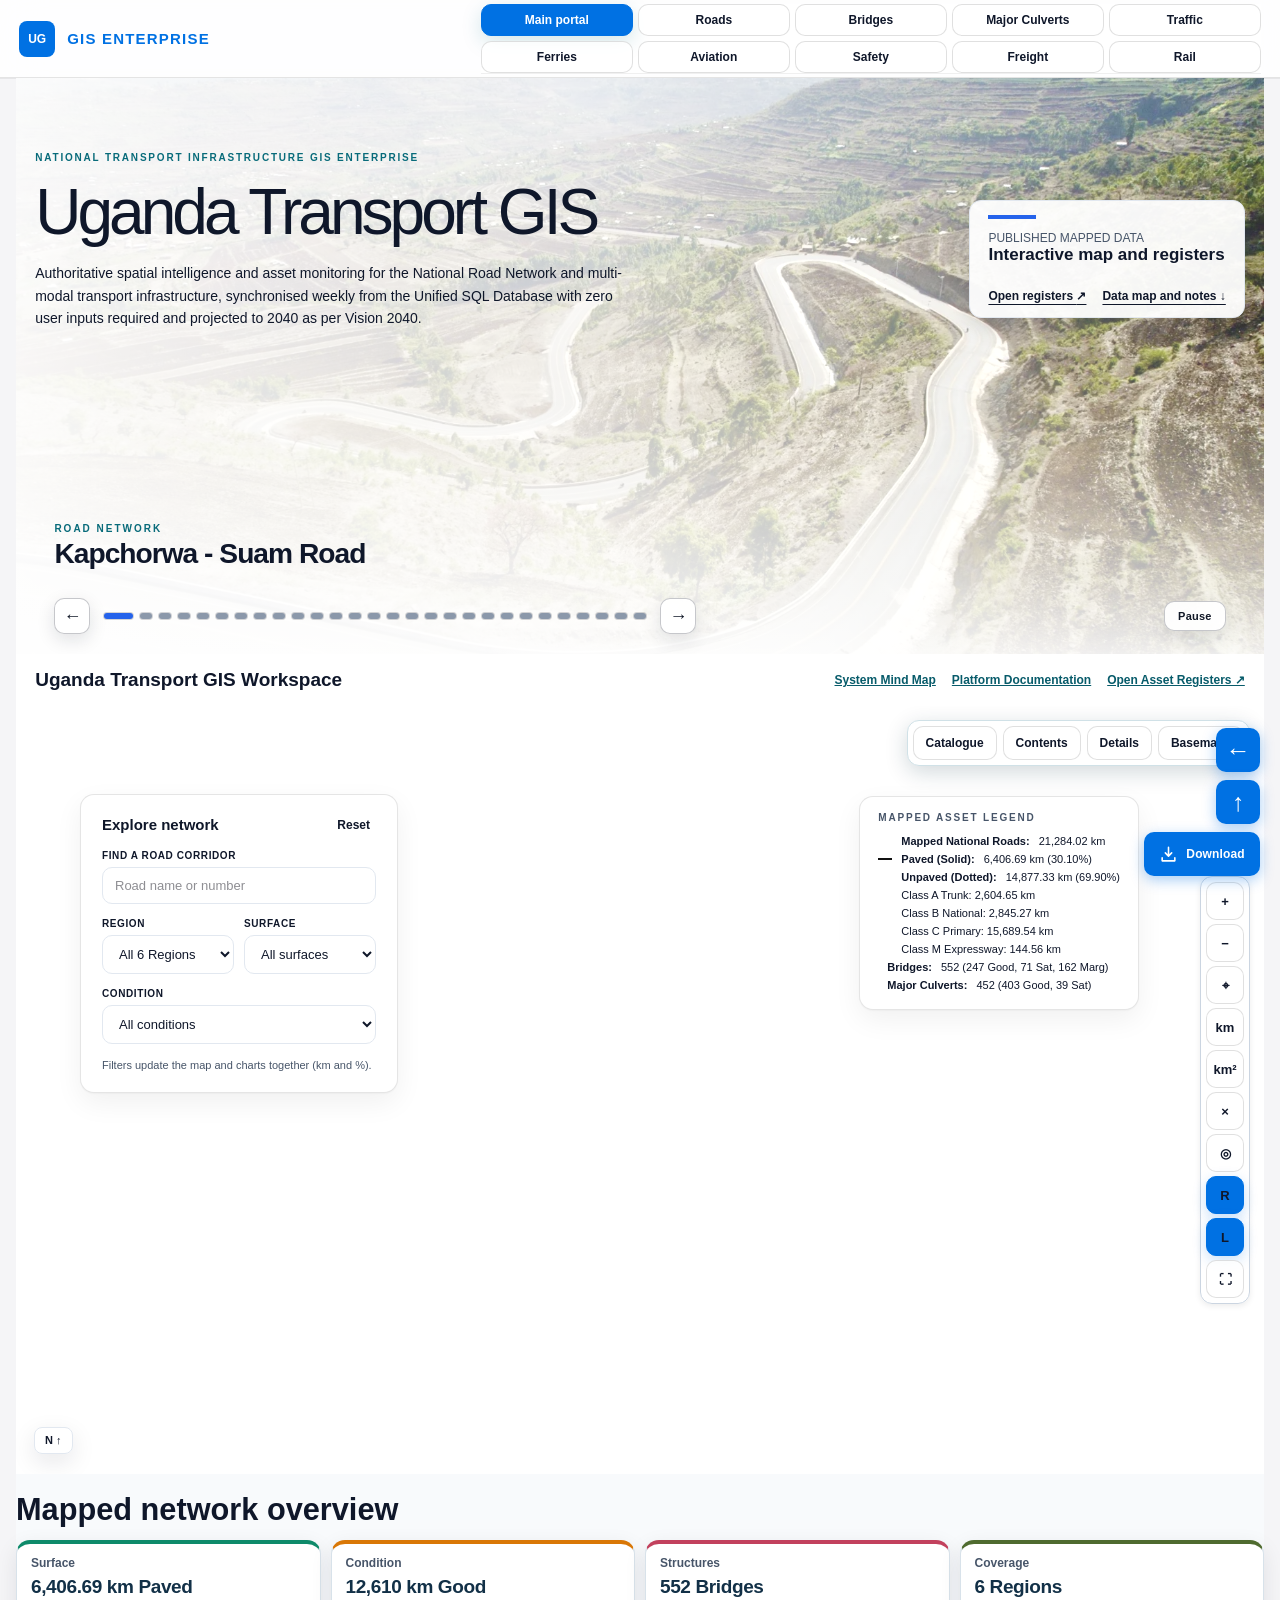
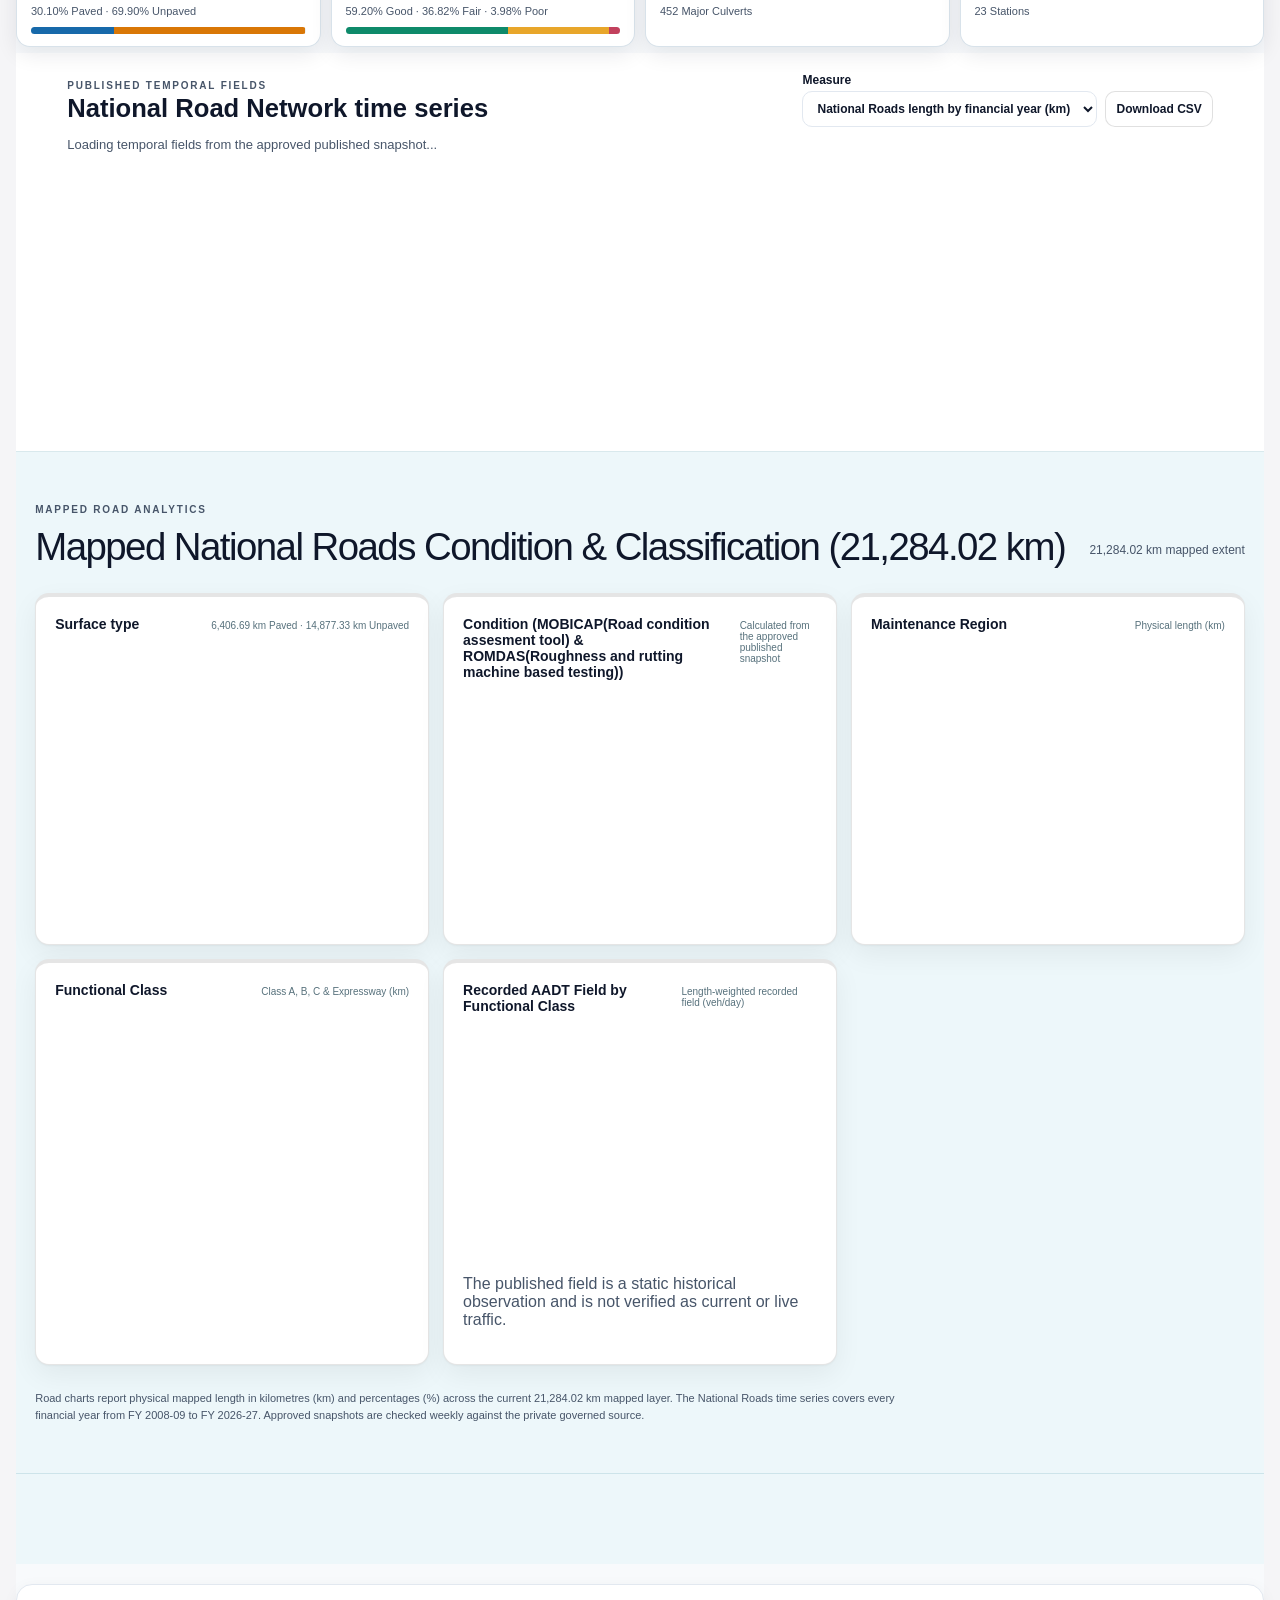
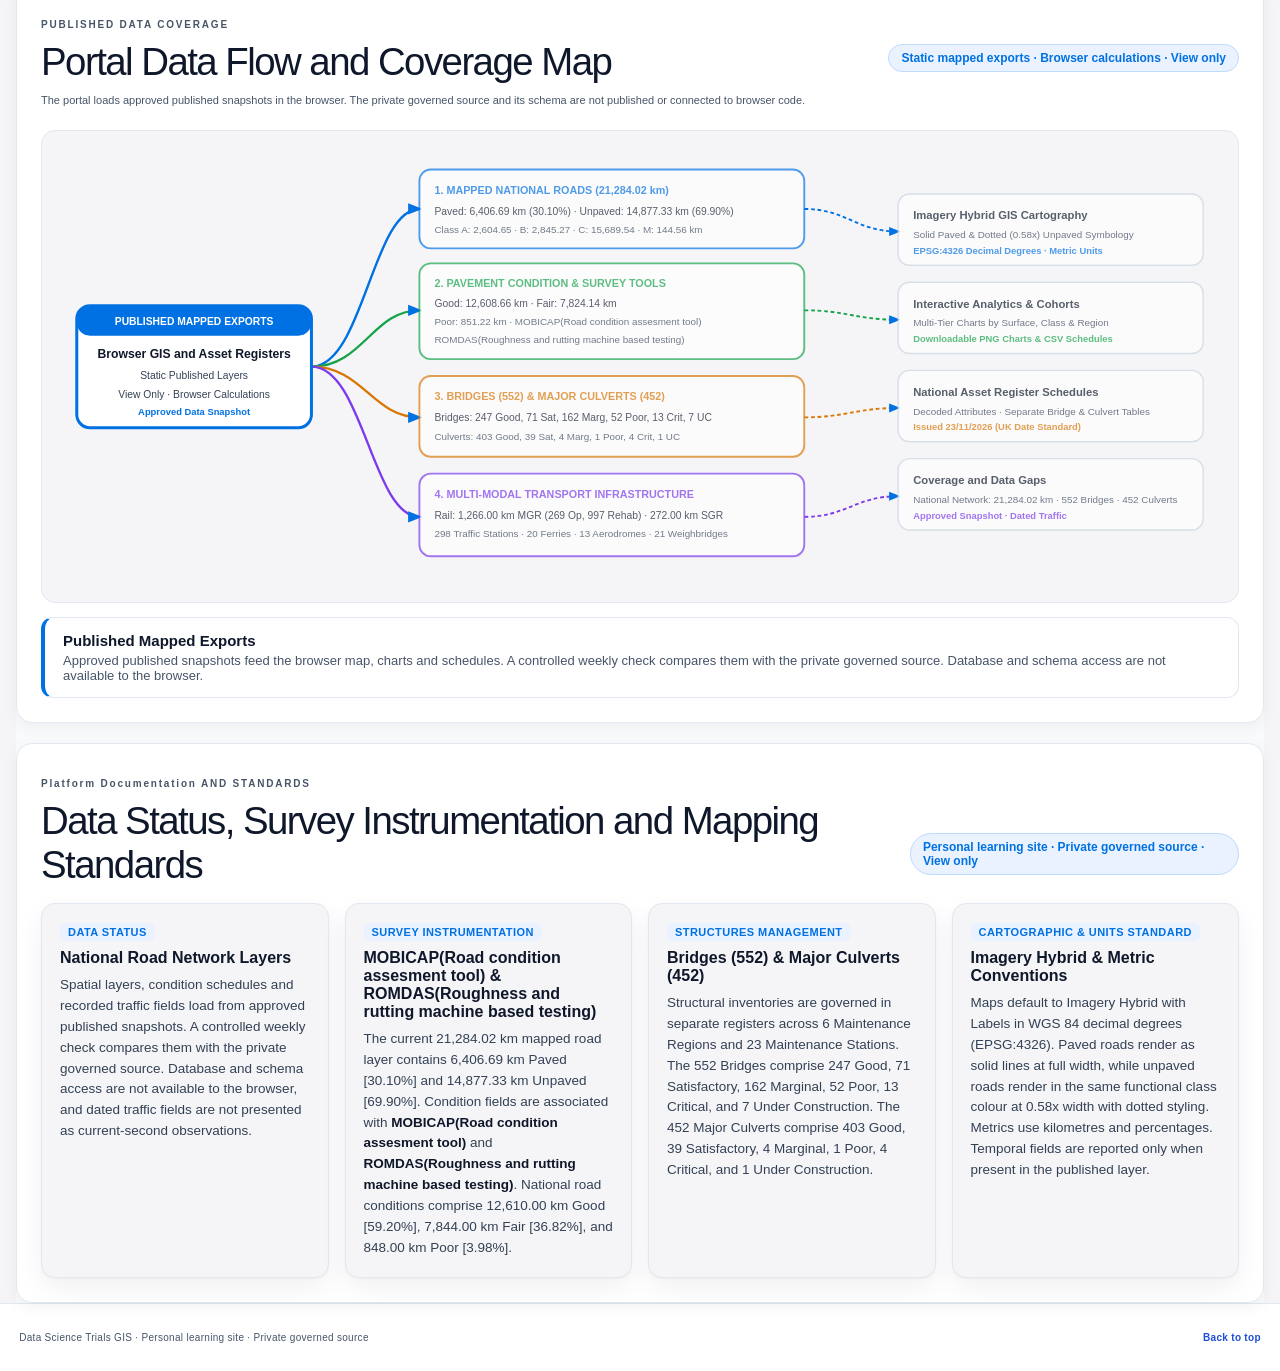
==== index.html @ 19ff8526 "Add Apple HIG animated infographics hero and concise intro note" ====
<!doctype html>
<html lang="en">
<head>
  <meta charset="utf-8">
  <meta name="viewport" content="width=device-width, initial-scale=1">
  <meta name="robots" content="noindex, nofollow">
  <meta name="theme-color" content="#F5F5F7">
  <meta name="description" content="Data Science Trials mapped Uganda transport assets and annual National Roads length series.">
  <title>Uganda Transport GIS | National Transport GIS Enterprise</title>
  <link rel="icon" type="image/svg+xml" href="favicon.svg">
  <link rel="stylesheet" href="vendor/leaflet.min.css">
  <link rel="stylesheet" href="gis-studio.css?v=20261123-v113">
  <link rel="stylesheet" href="gis-studio-map.css?v=20261123-v113">
  <link rel="stylesheet" href="gis-studio-tabs.css?v=20261123-v113">
  <link rel="stylesheet" href="transport-photos.css?v=20261123-v113">
  <link rel="stylesheet" href="portal-motion.css?v=20261123-v113">
  <link rel="stylesheet" href="portal-refresh.css?v=20261123-v113">
  <link rel="stylesheet" href="transport-timeline.css?v=20261123-v113">
  <link rel="stylesheet" href="map-workspace.css?v=20261123-v113">
  <link rel="stylesheet" href="./apple-system.css?v=20261123-v113">

<style>/* ep-v109 */
.hero-panel, .hero-note, .hero-card, .hero-side, .intro-aside, aside.hero-aside {
  background: rgba(255,255,255,0.94) !important;
  color: #0F172A !important;
  padding: 14px 18px !important;
  border-radius: 12px !important;
  border: 1px solid #E2E8F0 !important;
  box-shadow: 0 8px 24px rgba(15,23,42,0.10) !important;
}
.map-legend, .legend-panel, .legend-card, #road-legend {
  right: 125px !important;
}
</style>
<style>
/* v111: No wide margins - full-width responsive layout */
body > .container, body > .wrapper, body > main, .page-shell, .app-container,
.main-content, .content-wrapper, .hero-inner, .portal-shell, .explorer-shell,
.shell, .layout-container, #app > .container, #root > div > main {
  max-width: 100% !important;
  width: 100% !important;
  margin-left: 0 !important;
  margin-right: 0 !important;
  padding-left: 16px !important;
  padding-right: 16px !important;
  box-sizing: border-box !important;
}
</style>
<style>
.map-infographic-panel{padding:18px 0 6px}.map-infographic-panel[hidden]{display:none}.map-infographic-panel h2{margin:0 0 12px;color:#123047;font-size:clamp(22px,2.4vw,32px)}.map-infographics{display:grid;grid-template-columns:repeat(4,minmax(145px,1fr));gap:10px;margin:0;width:100%}.map-infographics>div{min-width:0;padding:12px 14px;background:#FFFFFF;border:1px solid #D8E2EA;border-radius:14px;box-shadow:0 7px 22px rgba(15,23,42,.09);border-top:4px solid var(--metric-accent,#1769AA)}.map-infographics dt{color:#475569;font-size:12px;font-weight:700;line-height:1.3}.map-infographics dd{margin:4px 0 0;color:#123047;font-size:19px;font-weight:750;letter-spacing:-.02em;line-height:1.2}.map-infographics small{display:block;margin-top:6px;color:#475569;font-size:11px;line-height:1.35}.map-infographics .metric-road{--metric-accent:#1769AA}.map-infographics .metric-year{--metric-accent:#7C3AED}.map-infographics .metric-surface{--metric-accent:#0E8A6A}.map-infographics .metric-condition{--metric-accent:#D97706}.map-infographics .metric-structure{--metric-accent:#C2415D}.map-infographics .metric-coverage{--metric-accent:#4F6B2F}.metric-bars{display:flex;height:7px;margin-top:8px;overflow:hidden;border-radius:999px;background:#E8EEF3}.metric-bars i{display:block;height:100%}.metric-bars .paved{width:30.1%;background:#1769AA}.metric-bars .unpaved{width:69.9%;background:#D97706}.metric-bars .good{width:59.2%;background:#0E8A6A}.metric-bars .fair{width:36.82%;background:#E8A62A}.metric-bars .poor{width:3.98%;background:#C2415D}@media(max-width:900px){.map-infographics{grid-template-columns:repeat(2,minmax(145px,1fr))}}@media(max-width:520px){.map-infographics{grid-template-columns:1fr}}
</style>
</head>
<body class="main-portal">
  <a class="skip-link" href="#gis-map">Skip to map</a>
  <header class="site-header">
    <a class="brand" href="./" aria-label="Uganda GIS Enterprise home"><span class="brand-mark">UG</span><span>GIS Enterprise</span></a>
    <nav class="section-tabs" aria-label="Transport GIS navigation">
      <a href="./" aria-current="page">Main portal</a>
      <button type="button" data-mode="roads">Roads</button>
      <button type="button" data-mode="bridges">Bridges</button>
      <button type="button" data-mode="culverts">Major Culverts</button>
      <button type="button" data-mode="traffic">Traffic</button>
      <button type="button" data-mode="ferries">Ferries</button>
      <button type="button" data-mode="aviation">Aviation</button>
      <button type="button" data-mode="safety">Safety</button>
      <button type="button" data-mode="freight">Freight</button>
      <button type="button" data-mode="rail">Rail</button>
    </nav>
  </header>
  <main>
    <section class="transport-photos" aria-label="Uganda transport photo carousel" aria-roledescription="carousel">
      <div class="transport-photos-track">
        <figure class="transport-photo is-active" aria-hidden="false"><img src="media/kapchorwa-suam-road.webp" alt="Winding paved Kapchorwa - Suam road through terraced hills" width="1800" height="880" loading="lazy" fetchpriority="low"><figcaption><span>ROAD NETWORK</span><strong>Kapchorwa - Suam Road</strong></figcaption></figure>
        <figure class="transport-photo" aria-hidden="true"><img src="media/source-of-the-nile-bridge.webp" alt="Aerial view of the cable-stayed Source of the Nile Bridge over the river" width="1800" height="1013" loading="lazy"><figcaption><span>BRIDGES</span><strong>Source of the Nile Bridge</strong></figcaption></figure>
        <figure class="transport-photo" aria-hidden="true"><img src="media/mv-kyoga-ii.webp" alt="MV Kyoga II ferry on the water" width="1800" height="1200" loading="lazy"><figcaption><span>FERRIES</span><strong>MV Kyoga II</strong></figcaption></figure>
        <figure class="transport-photo" aria-hidden="true"><img src="media/kampala-northern-bypass.webp" alt="Traffic moving along the divided Kampala Northern Bypass" width="1800" height="1013" loading="lazy"><figcaption><span>EXPRESSWAYS &amp; BYPASSES</span><strong>Kampala Northern Bypass</strong></figcaption></figure>
      </div>
      <section class="intro" aria-labelledby="page-title">
        <div class="intro-copy"><p id="intro-kicker" class="eyebrow">NATIONAL TRANSPORT INFRASTRUCTURE GIS ENTERPRISE</p><h1 id="page-title">Uganda Transport GIS</h1><p id="intro-note" class="intro-note">Authoritative spatial intelligence and asset monitoring for the National Road Network and multi-modal transport infrastructure, synchronised weekly from the Unified SQL Database with zero user inputs required and projected to 2040 as per Vision 2040.</p></div>
        <div class="intro-aside"><span class="accent-line"></span><p>PUBLISHED MAPPED DATA<br><strong id="intro-aside-title">Interactive map and registers</strong></p><div class="intro-aside-links"><a id="intro-table-link" href="./data-explorer.html">Open registers <span aria-hidden="true">↗</span></a><a href="#platform-mindmap">Data map and notes ↓</a></div></div>
      </section>
      <section class="portal-infographics-hero" aria-label="National Transport Asset Infographics">
        <div class="infographics-grid">
          <div class="infographic-card">
            <div class="info-tag" style="background:#EBF5FF;color:#0071E3;">NETWORK EXTENT</div>
            <div class="info-val">21,284.02 <span class="unit">km</span></div>
            <div class="info-sub">National Road Network Baseline</div>
            <div class="info-bar-wrap" title="Paved: 6,406.69 km (30.10%) | Unpaved: 14,877.33 km (69.90%)">
              <div class="info-bar-fill" style="width:30.10%;background:#0071E3;"></div>
              <div class="info-bar-fill" style="width:69.90%;background:#D97706;"></div>
            </div>
            <div class="info-breakdown">
              <span><strong style="color:#0071E3;">Paved:</strong> 6,406.69 km (30.10%)</span>
              <span><strong style="color:#D97706;">Unpaved:</strong> 14,877.33 km (69.90%)</span>
            </div>
          </div>
          <div class="infographic-card">
            <div class="info-tag" style="background:#DCFCE7;color:#15803D;">SURFACE CONDITION</div>
            <div class="info-val">12,610.00 <span class="unit">km</span> <span class="badge" style="background:#DCFCE7;color:#15803D;">Good (59.20%)</span></div>
            <div class="info-sub">MOBICAP &amp; ROMDAS Machine Testing</div>
            <div class="info-bar-wrap" title="Good: 59.20% | Fair: 36.82% | Poor: 3.98%">
              <div class="info-bar-fill" style="width:59.20%;background:#16A34A;"></div>
              <div class="info-bar-fill" style="width:36.82%;background:#D97706;"></div>
              <div class="info-bar-fill" style="width:3.98%;background:#DC2626;"></div>
            </div>
            <div class="info-breakdown">
              <span><strong style="color:#D97706;">Fair:</strong> 7,844.00 km (36.82%)</span>
              <span><strong style="color:#DC2626;">Poor:</strong> 848.00 km (3.98%)</span>
            </div>
          </div>
          <div class="infographic-card">
            <div class="info-tag" style="background:#F3E8FF;color:#7C3AED;">STRUCTURES REGISTER</div>
            <div class="info-val">1,004 <span class="unit">Assets</span></div>
            <div class="info-sub">Governed in Separate Registers</div>
            <div class="info-structures-pills">
              <div class="struct-pill"><span class="pill-dot" style="background:#0071E3;"></span><strong>552</strong> Bridges</div>
              <div class="struct-pill"><span class="pill-dot" style="background:#0D9488;"></span><strong>452</strong> Major Culverts</div>
            </div>
            <div class="info-breakdown">
              <span><strong>Jurisdiction:</strong> 6 Regions · 23 Stations</span>
            </div>
          </div>
          <div class="infographic-card">
            <div class="info-tag" style="background:#FEF3C7;color:#B45309;">SYSTEM ARCHITECTURE</div>
            <div class="info-val">Weekly <span class="unit">Sync</span></div>
            <div class="info-sub">Unified SQL Database Store</div>
            <div class="info-status-pill">
              <span class="live-dot" style="display:inline-block;width:8px;height:8px;border-radius:50%;background:#16A34A;margin-right:6px;"></span>Strictly View-Only · Zero User Input
            </div>
            <div class="info-breakdown">
              <span><strong>Planning Horizon:</strong> Vision 2040 Standard</span>
            </div>
          </div>
        </div>
      </section>
      <div class="transport-photos-controls"><button type="button" class="transport-photo-arrow" data-photo-action="previous" aria-label="Previous photograph">←</button><div class="transport-photo-dots" aria-label="Choose photograph"><button type="button" class="is-active" data-photo-index="0" aria-label="Show Kapchorwa - Suam Road" aria-current="true"></button><button type="button" data-photo-index="1" aria-label="Show Source of the Nile Bridge"></button><button type="button" data-photo-index="2" aria-label="Show MV Kyoga II ferry"></button><button type="button" data-photo-index="3" aria-label="Show Kampala Northern Bypass"></button></div><button type="button" class="transport-photo-arrow" data-photo-action="next" aria-label="Next photograph">→</button><button type="button" class="transport-photo-pause" data-photo-action="pause" aria-label="Pause automatic rotation" aria-pressed="false">Pause</button></div>
      <p class="screen-reader-only" id="transport-photo-status" role="status" aria-live="polite"></p>
    </section>
    <section id="explore" class="explorer" aria-label="Interactive transport network explorer">
      <div class="workspace-heading"><h1>Uganda Transport GIS Workspace</h1><div class="workspace-links"><a href="#platform-mindmap">System Mind Map</a><a href="#platform-documentation">Platform Documentation</a><a href="./data-explorer.html">Open Asset Registers ↗</a></div></div>
      <div class="map-shell">
        <div id="gis-map" class="map" role="application" aria-label="Interactive map of Uganda national transport infrastructure" tabindex="0"></div>
        <div class="map-workspace" aria-label="Map workspace">
          <div class="map-workspace-toolbar" role="toolbar" aria-label="Map content tools">
            <button type="button" data-workspace-tab="catalogue" aria-controls="map-workspace-panel" aria-expanded="false">Catalogue</button>
            <button type="button" data-workspace-tab="contents" aria-controls="map-workspace-panel" aria-expanded="false">Contents</button>
            <button type="button" data-workspace-tab="details" aria-controls="map-workspace-panel" aria-expanded="false">Details</button>
            <button type="button" data-workspace-tab="basemaps" aria-controls="map-workspace-panel" aria-expanded="false">Basemaps</button>
          </div>
          <div id="map-workspace-panel" class="map-workspace-panel" hidden>
            <div class="map-workspace-heading"><h2 id="map-workspace-title">Contents</h2><button type="button" id="map-workspace-close" aria-label="Close map tools">×</button></div>
            <div id="map-workspace-catalogue" hidden></div>
            <div id="map-workspace-contents" hidden>
              <label><input id="workspace-active-layer" type="checkbox" checked><span id="workspace-active-label">Mapped National Roads</span></label>
              <label><input id="workspace-expanded-roads" type="checkbox" checked><span>Regional &amp; district road backdrop</span></label>
              <label><input id="workspace-labels" type="checkbox" checked><span>Place labels and borders (Imagery Hybrid)</span></label>
              <p id="workspace-position-legend" hidden>The published map contains 552 Bridges and 452 Major Culverts. Some Link IDs and positions still require review.</p>
              <p>Layers load from approved published snapshots checked against a private governed source. Database and schema access are not available to the browser.</p>
            </div>
            <div id="map-workspace-details" hidden><p id="workspace-feature-details">Select a road corridor, bridge, culvert, or station on the map to inspect its attributes.</p></div>
            <div id="map-workspace-basemaps" hidden>
              <button type="button" data-basemap="imagery" aria-pressed="true">Imagery Hybrid (Labels)</button>
              
              <p>Imagery Hybrid with place labels and boundaries is the default basemap.</p>
            </div>
          </div>
        </div>
        <div class="map-tools" role="toolbar" aria-label="Map controls"><button type="button" data-map-tool="zoom-in" title="Zoom in" aria-label="Zoom in">+</button><button type="button" data-map-tool="zoom-out" title="Zoom out" aria-label="Zoom out">−</button><button type="button" data-map-tool="extent" title="Show Uganda extent" aria-label="Show Uganda extent">⌖</button><button type="button" data-map-tool="distance" title="Measure distance" aria-label="Measure distance">km</button><button type="button" data-map-tool="area" title="Measure area" aria-label="Measure area">km²</button><button type="button" data-map-tool="clear" title="Clear measurement" aria-label="Clear measurement">×</button><button type="button" data-map-tool="locate" title="Show my location" aria-label="Show my location">◎</button><button type="button" data-map-tool="roads" title="Show or hide expanded roads" aria-label="Show or hide expanded roads" aria-pressed="true">R</button><button type="button" data-map-tool="labels" title="Show or hide labels and borders" aria-label="Show or hide labels and borders" aria-pressed="true">L</button><button type="button" data-map-tool="fullscreen" title="Full-screen map" aria-label="Full-screen map">⛶</button></div><div id="map-coordinates" class="map-coordinates" aria-hidden="true">N ↑</div>
        <div id="map-measure-status" class="map-measure-status" role="status" hidden></div>
        <span id="map-status" class="screen-reader-only" role="status">Loading mapped National Roads</span>
        <div class="floating-card control-card">
          <div class="card-heading"><span>Explore network</span><button id="reset-filters" type="button" class="quiet-button">Reset</button></div>
          <label for="road-search">Find a road corridor</label><input id="road-search" type="search" placeholder="Road name or number" autocomplete="off">
          <div class="filter-grid"><div><label for="region-filter">Region</label><select id="region-filter"><option value="">All 6 Regions</option></select></div><div><label for="surface-filter">Surface</label><select id="surface-filter"><option value="">All surfaces</option><option>Paved</option><option>Unpaved</option></select></div></div>
          <label for="condition-filter">Condition</label><select id="condition-filter"><option value="">All conditions</option><option>Good</option><option>Fair</option><option>Poor</option></select>
          <p class="filter-help">Filters update the map and charts together (km and %).</p>
        </div>
        <div class="floating-card legend-card">
          <p class="micro-label">MAPPED ASSET LEGEND</p>
          <div><span class="legend-swatch paved-solid"></span><strong>Mapped National Roads:</strong> 21,284.02 km</div>
          <div><span class="legend-swatch paved"></span><strong>Paved (Solid):</strong> 6,406.69 km (30.10%)</div>
          <div><span class="legend-swatch unpaved-dotted"></span><strong>Unpaved (Dotted):</strong> 14,877.33 km (69.90%)</div>
          <div><span class="legend-swatch class-a"></span>Class A Trunk: 2,604.65 km</div>
          <div><span class="legend-swatch class-b"></span>Class B National: 2,845.27 km</div>
          <div><span class="legend-swatch class-c"></span>Class C Primary: 15,689.54 km</div>
          <div><span class="legend-swatch class-m"></span>Class M Expressway: 144.56 km</div>
          <div><span class="legend-dot bridge-dot"></span><strong>Bridges:</strong> 552 (247 Good, 71 Sat, 162 Marg)</div>
          <div><span class="legend-dot culvert-dot"></span><strong>Major Culverts:</strong> 452 (403 Good, 39 Sat)</div>
        </div>
      </div>
      <section id="network-overview" class="map-infographic-panel" aria-labelledby="network-overview-title"><h2 id="network-overview-title">Mapped network overview</h2><dl id="network-time-series" class="map-infographics" aria-label="National transport asset summary"><div class="metric-surface"><dt>Surface</dt><dd>6,406.69 km Paved</dd><small>30.10% Paved · 69.90% Unpaved</small><span class="metric-bars" aria-hidden="true"><i class="paved"></i><i class="unpaved"></i></span></div><div class="metric-condition"><dt>Condition</dt><dd>12,610 km Good</dd><small>59.20% Good · 36.82% Fair · 3.98% Poor</small><span class="metric-bars" aria-hidden="true"><i class="good"></i><i class="fair"></i><i class="poor"></i></span></div><div class="metric-structure"><dt>Structures</dt><dd>552 Bridges</dd><small>452 Major Culverts</small></div><div class="metric-coverage"><dt>Coverage</dt><dd>6 Regions</dd><small>23 Stations</small></div></dl></section>
      <section id="transport-timeline" class="transport-timeline" aria-labelledby="timeline-title">
        <div class="timeline-heading"><div><p class="eyebrow">PUBLISHED TEMPORAL FIELDS</p><h2 id="timeline-title">National Road Network time series</h2></div><div class="timeline-actions"><label for="timeline-metric">Measure <select id="timeline-metric"></select></label><button type="button" id="timeline-download">Download CSV</button></div></div>
        <p id="timeline-note" role="status">Calculated in the browser from the approved published snapshot.</p>
        <div id="timeline-chart-wrap"><canvas id="timeline-chart" role="img" aria-label="Temporal distribution chart"></canvas></div>
      </section>
      <div hidden><span id="metric-kind">ROADS</span><span id="metric-value">21,284.02</span><span id="metric-label">Mapped National Roads (km)</span><span id="metric-note">Approved published snapshot.</span></div>
      <div id="mode-detail" class="mode-detail" hidden><div><p class="eyebrow">TRANSPORT LAYER</p><h2 id="mode-title">Transport Layer Overview</h2><p id="mode-description"></p><p id="national-context-label" class="national-context-label" hidden><span aria-hidden="true"></span>Mapped National Roads (21,284.02 km) shown for context</p><a id="mode-table-link" href="./data-explorer.html">Open register schedule ↗</a></div><div class="mode-chart-wrap"><canvas id="mode-chart" role="img" aria-label="Selected transport layer breakdown"></canvas><p id="mode-chart-unit">Distribution across categories</p></div></div>
      <div id="road-analysis" class="analysis-panel">
        <div class="analysis-title"><div><p class="eyebrow">MAPPED ROAD ANALYTICS</p><h2>Mapped National Roads Condition &amp; Classification (21,284.02 km)</h2></div><p id="selection-summary">21,284.02 km mapped extent</p></div>
        <div class="chart-grid">
          <article id="surface-view" class="chart-card"><div class="chart-header"><h3>Surface type</h3><span>6,406.69 km Paved · 14,877.33 km Unpaved</span></div><canvas id="surface-chart" role="img" aria-label="Surface type length chart"></canvas></article>
          <article id="condition-view" class="chart-card"><div class="chart-header"><h3>Condition (MOBICAP(Road condition assesment tool) &amp; ROMDAS(Roughness and rutting machine based testing))</h3><span>Calculated from the approved published snapshot</span></div><canvas id="condition-chart" role="img" aria-label="Road length by condition chart"></canvas></article>
          <article id="region-view" class="chart-card"><div class="chart-header"><h3>Maintenance Region</h3><span>Physical length (km)</span></div><canvas id="region-chart" role="img" aria-label="Region length chart"></canvas></article>
          <article id="class-view" class="chart-card"><div class="chart-header"><h3>Functional Class</h3><span>Class A, B, C &amp; Expressway (km)</span></div><canvas id="class-chart" role="img" aria-label="Road class length chart"></canvas></article>
          <article id="traffic-view" class="chart-card"><div class="chart-header"><h3>Recorded AADT Field by Functional Class</h3><span>Length-weighted recorded field (veh/day)</span></div><canvas id="traffic-chart" role="img" aria-label="Recorded AADT field by road class chart"></canvas><p class="chart-caveat">The published field is a static historical observation and is not verified as current or live traffic.</p></article>
        </div>
        <p class="data-note">Road charts report physical mapped length in kilometres (km) and percentages (%) across the current 21,284.02 km mapped layer. The National Roads time series covers every financial year from FY 2008-09 to FY 2026-27. Approved snapshots are checked weekly against the private governed source.</p>
      </div>
      <section id="transport-chart-gallery" class="analysis-panel chart-gallery" aria-label="Charts for the selected transport tab"></section>
      
      <section id="platform-mindmap" class="analysis-panel mindmap-section" aria-labelledby="mindmap-heading">
        <div class="analysis-title">
          <div>
            <p class="eyebrow">PUBLISHED DATA COVERAGE</p>
            <h2 id="mindmap-heading">Portal Data Flow and Coverage Map</h2>
          </div>
          <p class="sync-pill">Static mapped exports · Browser calculations · View only</p>
        </div>
        <p class="data-note" style="margin-top:8px;margin-bottom:20px;">The portal loads approved published snapshots in the browser. The private governed source and its schema are not published or connected to browser code.</p>
        <div class="mindmap-container" role="img" aria-label="System Mind Map showing National Road Network Layers for roads, bridges, major culverts and multi-modal transport">
          <svg viewBox="0 0 1240 468" class="mindmap-svg">
            <defs>
              <marker id="mm-arrow" viewBox="0 0 10 10" refX="8" refY="5" markerWidth="6" markerHeight="6" orient="auto-start-reverse">
                <path d="M 0 1 L 10 5 L 0 9 z" fill="#0071E3"/>
              </marker>
            </defs>
            <!-- Connectors from Root to Core Pillars -->
            <path d="M 270 234 C 325 234, 335 66, 385 66" fill="none" stroke="#0071E3" stroke-width="2.5" marker-end="url(#mm-arrow)"/>
            <path d="M 270 234 C 325 234, 335 174, 385 174" fill="none" stroke="#16A34A" stroke-width="2.5" marker-end="url(#mm-arrow)"/>
            <path d="M 270 234 C 325 234, 335 288, 385 288" fill="none" stroke="#D97706" stroke-width="2.5" marker-end="url(#mm-arrow)"/>
            <path d="M 270 234 C 325 234, 335 394, 385 394" fill="none" stroke="#7C3AED" stroke-width="2.5" marker-end="url(#mm-arrow)"/>

            <!-- Connectors from Core Pillars to Outputs -->
            <path d="M 795 66 C 840 66, 850 90, 895 90" fill="none" stroke="#0071E3" stroke-width="2" stroke-dasharray="4 3" marker-end="url(#mm-arrow)"/>
            <path d="M 795 174 C 840 174, 850 184, 895 184" fill="none" stroke="#16A34A" stroke-width="2" stroke-dasharray="4 3" marker-end="url(#mm-arrow)"/>
            <path d="M 795 288 C 840 288, 850 278, 895 278" fill="none" stroke="#D97706" stroke-width="2" stroke-dasharray="4 3" marker-end="url(#mm-arrow)"/>
            <path d="M 795 394 C 840 394, 850 372, 895 372" fill="none" stroke="#7C3AED" stroke-width="2" stroke-dasharray="4 3" marker-end="url(#mm-arrow)"/>

            <!-- Root Node -->
            <g data-node="root" transform="translate(20, 169)">
              <rect width="250" height="130" rx="14" fill="#FFFFFF" stroke="#0071E3" stroke-width="2.5"/>
              <rect width="250" height="32" rx="14" fill="#0071E3"/>
              <text x="125" y="21" text-anchor="middle" fill="#FFFFFF" font-size="11" font-weight="700">PUBLISHED MAPPED EXPORTS</text>
              <text x="125" y="56" text-anchor="middle" fill="#0F172A" font-size="13" font-weight="700">Browser GIS and Asset Registers</text>
              <text x="125" y="78" text-anchor="middle" fill="#334155" font-size="11">Static Published Layers</text>
              <text x="125" y="98" text-anchor="middle" fill="#334155" font-size="11">View Only · Browser Calculations</text>
              <text x="125" y="116" text-anchor="middle" fill="#0071E3" font-size="10" font-weight="700">Approved Data Snapshot</text>
            </g>

            <!-- Pillar 1: National Road Network -->
            <g data-node="roads" transform="translate(385, 24)">
              <rect width="410" height="84" rx="12" fill="#FFFFFF" stroke="#0071E3" stroke-width="2"/>
              <text x="16" y="26" fill="#0071E3" font-size="11.5" font-weight="700">1. MAPPED NATIONAL ROADS (21,284.02 km)</text>
              <text x="16" y="48" fill="#0F172A" font-size="11">Paved: 6,406.69 km (30.10%) · Unpaved: 14,877.33 km (69.90%)</text>
              <text x="16" y="68" fill="#334155" font-size="10.5">Class A: 2,604.65 · B: 2,845.27 · C: 15,689.54 · M: 144.56 km</text>
            </g>

            <!-- Pillar 2: Pavement Condition -->
            <g data-node="condition" transform="translate(385, 124)">
              <rect width="410" height="102" rx="12" fill="#FFFFFF" stroke="#16A34A" stroke-width="2"/>
              <text x="16" y="25" fill="#16A34A" font-size="11.5" font-weight="700">2. PAVEMENT CONDITION &amp; SURVEY TOOLS</text>
              <text x="16" y="46" fill="#0F172A" font-size="11">Good: 12,608.66 km · Fair: 7,824.14 km</text>
              <text x="16" y="66" fill="#334155" font-size="10.5">Poor: 851.22 km · MOBICAP(Road condition assesment tool)</text>
              <text x="16" y="85" fill="#334155" font-size="10.5">ROMDAS(Roughness and rutting machine based testing)</text>
            </g>

            <!-- Pillar 3: Structures -->
            <g data-node="structures" transform="translate(385, 244)">
              <rect width="410" height="86" rx="12" fill="#FFFFFF" stroke="#D97706" stroke-width="2"/>
              <text x="16" y="26" fill="#D97706" font-size="11.5" font-weight="700">3. BRIDGES (552) &amp; MAJOR CULVERTS (452)</text>
              <text x="16" y="48" fill="#0F172A" font-size="11">Bridges: 247 Good, 71 Sat, 162 Marg, 52 Poor, 13 Crit, 7 UC</text>
              <text x="16" y="68" fill="#334155" font-size="10.5">Culverts: 403 Good, 39 Sat, 4 Marg, 1 Poor, 4 Crit, 1 UC</text>
            </g>

            <!-- Pillar 4: Multi-Modal -->
            <g data-node="multimodal" transform="translate(385, 348)">
              <rect width="410" height="88" rx="12" fill="#FFFFFF" stroke="#7C3AED" stroke-width="2"/>
              <text x="16" y="26" fill="#7C3AED" font-size="11.5" font-weight="700">4. MULTI-MODAL TRANSPORT INFRASTRUCTURE</text>
              <text x="16" y="48" fill="#0F172A" font-size="11">Rail: 1,266.00 km MGR (269 Op, 997 Rehab) · 272.00 km SGR</text>
              <text x="16" y="68" fill="#334155" font-size="10.5">298 Traffic Stations · 20 Ferries · 13 Aerodromes · 21 Weighbridges</text>
            </g>

            <!-- Output Nodes -->
            <g data-node="cartography" transform="translate(895, 50)">
              <rect width="325" height="76" rx="12" fill="#FFFFFF" stroke="#CBD5E1" stroke-width="1.5"/>
              <text x="16" y="27" fill="#0F172A" font-size="12" font-weight="700">Imagery Hybrid GIS Cartography</text>
              <text x="16" y="47" fill="#334155" font-size="10.5">Solid Paved &amp; Dotted (0.58x) Unpaved Symbology</text>
              <text x="16" y="64" fill="#0071E3" font-size="10" font-weight="600">EPSG:4326 Decimal Degrees · Metric Units</text>
            </g>

            <g data-node="analytics" transform="translate(895, 144)">
              <rect width="325" height="76" rx="12" fill="#FFFFFF" stroke="#CBD5E1" stroke-width="1.5"/>
              <text x="16" y="27" fill="#0F172A" font-size="12" font-weight="700">Interactive Analytics &amp; Cohorts</text>
              <text x="16" y="47" fill="#334155" font-size="10.5">Multi-Tier Charts by Surface, Class &amp; Region</text>
              <text x="16" y="64" fill="#16A34A" font-size="10" font-weight="600">Downloadable PNG Charts &amp; CSV Schedules</text>
            </g>

            <g data-node="registers" transform="translate(895, 238)">
              <rect width="325" height="76" rx="12" fill="#FFFFFF" stroke="#CBD5E1" stroke-width="1.5"/>
              <text x="16" y="27" fill="#0F172A" font-size="12" font-weight="700">National Asset Register Schedules</text>
              <text x="16" y="47" fill="#334155" font-size="10.5">Decoded Attributes · Separate Bridge &amp; Culvert Tables</text>
              <text x="16" y="64" fill="#D97706" font-size="10" font-weight="600">Issued 23/11/2026 (UK Date Standard)</text>
            </g>

            <g data-node="gaps" transform="translate(895, 332)">
              <rect width="325" height="76" rx="12" fill="#FFFFFF" stroke="#CBD5E1" stroke-width="1.5"/>
              <text x="16" y="27" fill="#0F172A" font-size="12" font-weight="700">Coverage and Data Gaps</text>
              <text x="16" y="47" fill="#334155" font-size="10.5">National Network: 21,284.02 km · 552 Bridges · 452 Culverts</text>
              <text x="16" y="64" fill="#7C3AED" font-size="10" font-weight="600">Approved Snapshot · Dated Traffic</text>
            </g>
          </svg>
        </div>
        <div id="mindmap-detail" class="mindmap-detail" aria-live="polite">
          <div>
            <h3>Published Mapped Exports</h3>
            <p>Select any node above to inspect the published scope, mapped coverage and known data gaps.</p>
          </div>
          <button type="button" class="quiet-button" data-mindmap-action hidden>Open layer on map</button>
        </div>
      </section>

      <section id="platform-documentation" class="analysis-panel docs-section" aria-labelledby="docs-heading">
        <div class="analysis-title">
          <div>
            <p class="eyebrow">Platform Documentation AND STANDARDS</p>
            <h2 id="docs-heading">Data Status, Survey Instrumentation and Mapping Standards</h2>
          </div>
          <p class="sync-pill">Personal learning site · Private governed source · View only</p>
        </div>
        <div class="docs-grid">
          <article class="doc-card">
            <span class="doc-tag">DATA STATUS</span>
            <h3>National Road Network Layers</h3>
            <p>Spatial layers, condition schedules and recorded traffic fields load from approved published snapshots. A controlled weekly check compares them with the private governed source. Database and schema access are not available to the browser, and dated traffic fields are not presented as current-second observations.</p>
          </article>
          <article class="doc-card">
            <span class="doc-tag">SURVEY INSTRUMENTATION</span>
            <h3>MOBICAP(Road condition assesment tool) &amp; ROMDAS(Roughness and rutting machine based testing)</h3>
            <p>The current 21,284.02 km mapped road layer contains 6,406.69 km Paved [30.10%] and 14,877.33 km Unpaved [69.90%]. Condition fields are associated with <strong>MOBICAP(Road condition assesment tool)</strong> and <strong>ROMDAS(Roughness and rutting machine based testing)</strong>. National road conditions comprise 12,610.00 km Good [59.20%], 7,844.00 km Fair [36.82%], and 848.00 km Poor [3.98%].</p>
          </article>
          <article class="doc-card">
            <span class="doc-tag">STRUCTURES MANAGEMENT</span>
            <h3>Bridges (552) &amp; Major Culverts (452)</h3>
            <p>Structural inventories are governed in separate registers across 6 Maintenance Regions and 23 Maintenance Stations. The 552 Bridges comprise 247 Good, 71 Satisfactory, 162 Marginal, 52 Poor, 13 Critical, and 7 Under Construction. The 452 Major Culverts comprise 403 Good, 39 Satisfactory, 4 Marginal, 1 Poor, 4 Critical, and 1 Under Construction.</p>
          </article>
          <article class="doc-card">
            <span class="doc-tag">CARTOGRAPHIC &amp; UNITS STANDARD</span>
            <h3>Imagery Hybrid &amp; Metric Conventions</h3>
            <p>Maps default to Imagery Hybrid with Labels in WGS 84 decimal degrees (EPSG:4326). Paved roads render as solid lines at full width, while unpaved roads render in the same functional class colour at 0.58x width with dotted styling. Metrics use kilometres and percentages. Temporal fields are reported only when present in the published layer.</p>
          </article>
        </div>
      </section>

    </section>
  </main>
  <footer><span>Data Science Trials GIS · Personal learning site · Private governed source</span><a href="#page-title">Back to top</a></footer>
  <nav class="floating-actions" aria-label="Page actions"><button type="button" data-action="back" aria-label="Go back" title="Go back">←</button><button type="button" data-action="top" aria-label="Back to top" title="Back to top">↑</button><button type="button" data-action="download" aria-label="Choose map download format" title="Choose map download format" aria-haspopup="true"><svg viewBox="0 0 24 24" aria-hidden="true"><path d="M12 3v11m-4-4 4 4 4-4M4 16v4h16v-4"/></svg><span>Download</span></button></nav>
  <script src="vendor/leaflet.min.js"></script><script src="vendor/chart.umd.min.js"></script><script src="transport-chart-gallery.js?v=20261124-fy-series" defer></script><script src="gis-studio.js?v=20261125-map-infographics" defer></script><script src="transport-timeline.js?v=20261125-full-financial-year-series" defer></script><script src="floating-actions.js?v=20261123-v113" defer></script><script src="portal-motion.js?v=20261123-v113" defer></script><script src="transport-photos.js?v=20261123-v113" defer></script>
  <script src="mindmap-interactive.js?v=20261125-private-source" defer></script>
</body>
</html>
---- gis-studio.css ----
:root{color-scheme:light;font-family:-apple-system,BlinkMacSystemFont,"SF Pro Text",Inter,Arial,sans-serif;color:#15202b;background:#f8fafb}*{box-sizing:border-box}html{scroll-behavior:smooth}body{margin:0}button,input,select{font:inherit}a{color:inherit;text-decoration:none}button,a,input,select{outline-offset:3px}:focus-visible{outline:3px solid #12b8cc}.skip-link{position:absolute;top:-60px;left:10px;background:#fff;padding:10px;z-index:1200}.skip-link:focus{top:10px}.site-header{height:78px;display:flex;justify-content:space-between;align-items:center;padding:0 clamp(24px,7vw,104px);background:#fff;border-bottom:1px solid #e8edf0}.brand{display:flex;align-items:center;gap:12px;font-size:15px;font-weight:700;letter-spacing:.08em;text-transform:uppercase}.brand-mark{display:grid;place-items:center;width:36px;height:36px;background:#f8fafc;color:#54d9e6;font-size:12px;letter-spacing:0}.site-header nav{display:flex;gap:32px;font-size:13px;color:#52606b}.site-header nav a:hover,.intro-aside a:hover,footer a:hover{color:#008ea3}.intro{min-height:290px;display:flex;justify-content:space-between;gap:50px;align-items:end;padding:45px clamp(24px,7vw,104px) 38px;background:#fff}.eyebrow,.micro-label{font-size:10px;font-weight:800;letter-spacing:.18em;color:#079caf}.intro h1{font-size:clamp(41px,5.1vw,76px);line-height:1.05;letter-spacing:-.062em;font-weight:300;margin:16px 0}.intro h1 em{font-style:normal;font-weight:650}.intro-note{max-width:655px;color:#61707b;line-height:1.6;font-size:14px;margin:0}.intro-aside{min-width:170px;font-size:12px;color:#586773}.intro-aside strong{font-size:17px;color:#101c28}.accent-line{display:block;width:48px;height:4px;background:#1ec2d0}.intro-aside a{display:inline-block;margin-top:12px;font-weight:700}.explorer{background:#f8fafc}.map-shell{position:relative;height:min(70vw,710px);min-height:560px;overflow:hidden;background:#ffffff}.map{position:absolute;inset:0;background:#ffffff}.map::after{content:"";position:absolute;inset:0;z-index:400;pointer-events:none;background:linear-gradient(90deg,rgba(5,11,19,.37),transparent 42%),linear-gradient(0deg,rgba(5,11,19,.26),transparent 35%)}.leaflet-container{background:#ffffff}.leaflet-control-attribution{font-size:9px!important}.map-topline{position:absolute;top:28px;left:50%;transform:translateX(-50%);z-index:500;border:1px solid #ffffff33;border-radius:100px;background:#0c1725cf;color:#e9f4f5;padding:10px 17px;font-size:10px;font-weight:700;letter-spacing:.12em;white-space:nowrap;backdrop-filter:blur(12px)}.map-topline span:last-child{font-weight:400;letter-spacing:0;margin-left:9px;color:#a3b8c4}.live-dot{display:inline-block;width:7px;height:7px;border-radius:50%;background:#29d6d1;margin-right:8px}.floating-card{position:absolute;z-index:550;background:#fffefa;border:1px solid #e5edf0;box-shadow:0 18px 60px #0005,0 2px 12px #0002;border-radius:18px;color:#192633}.control-card{top:88px;left:clamp(18px,5vw,76px);width:min(318px,calc(100% - 36px));padding:21px}.card-heading{display:flex;justify-content:space-between;align-items:center;font-weight:750;font-size:15px;margin-bottom:17px}.quiet-button{border:0;background:none;color:#007f94;font-size:12px;cursor:pointer}.control-card label,.sources-toolbar label{display:block;font-size:10px;font-weight:750;color:#687784;letter-spacing:.06em;text-transform:uppercase;margin:14px 0 6px}.control-card input,.control-card select,.sources-toolbar input,.sources-toolbar select{width:100%;padding:10px 12px;background:#f6f9fa;border:1px solid #dbe5e8;border-radius:9px;color:#1a2d39;font-size:13px}.filter-grid{display:grid;grid-template-columns:1fr 1fr;gap:10px}.filter-help{font-size:11px;color:#7d8b94;margin:15px 0 0}.legend-card{right:clamp(18px,5vw,76px);top:90px;padding:15px 18px;min-width:152px;font-size:11px}.legend-card .micro-label{margin:0 0 9px}.legend-card div{display:flex;align-items:center;gap:9px;padding:3px 0}.legend-swatch{width:14px;height:3px;display:inline-block}.good{background:#37e5cb}.fair{background:#f6c760}.poor{background:#fb7473}.unknown{background:#a4b2c0}.metric-card{left:50%;bottom:25px;transform:translateX(-50%);width:min(480px,calc(100% - 36px));padding:16px 21px}.metric-card .micro-label{margin:0 0 11px}.metrics{display:grid;grid-template-columns:repeat(3,1fr);gap:10px}.metrics div+div{border-left:1px solid #e6edef;padding-left:16px}.metrics strong{display:block;font-size:25px;letter-spacing:-.06em}.metrics span{font-size:10px;color:#657480}.metric-card p:last-child{font-size:10px;color:#87939b;margin:10px 0 0}.analysis-panel{padding:60px clamp(24px,7vw,104px) 68px;background:#ffffff;color:#eef6f7}.analysis-title,.sources-heading{display:flex;justify-content:space-between;align-items:end;gap:24px}.analysis-title h2,.sources h2{font-weight:350;font-size:clamp(28px,3vw,42px);letter-spacing:-.04em;margin:10px 0 0}.analysis-title>p{font-size:12px;color:#9eb0b9}.chart-grid{display:grid;grid-template-columns:repeat(3,minmax(0,1fr));gap:16px;margin-top:30px}.chart-card{min-width:0;min-height:265px;background:#f1f5f9;border:1px solid #2b3945;border-radius:15px;padding:22px}.chart-header{display:flex;justify-content:space-between;align-items:baseline;gap:10px}.chart-header h3{margin:0;font-size:14px;font-weight:650}.chart-header span{font-size:10px;color:#9dafb9}.chart-card canvas{width:100%!important;height:190px!important;margin-top:16px}.data-note{max-width:880px;font-size:11px;line-height:1.6;color:#96a8b1;margin:25px 0 0}.data-note code{font-family:inherit}.sources{padding:80px clamp(24px,7vw,104px);background:#f8fafb}.sources-heading>p{font-size:13px;line-height:1.6;color:#677987;max-width:340px}.sources-toolbar{display:grid;grid-template-columns:1fr minmax(170px,220px);column-gap:16px;max-width:720px;margin-top:24px}.sources-toolbar label{grid-row:1}.sources-toolbar input,.sources-toolbar select{grid-row:2;background:#fff}.source-count{font-size:11px;color:#71818d;margin:18px 0}.source-list{display:grid;grid-template-columns:repeat(3,minmax(0,1fr));gap:14px}.source-item{display:flex;flex-direction:column;min-width:0;min-height:150px;padding:18px;background:#fff;border:1px solid #e2e9ec;border-radius:13px;transition:transform .18s,box-shadow .18s}.source-item:hover{transform:translateY(-3px);box-shadow:0 10px 25px #15202b14}.source-item h3{font-size:14px;line-height:1.35;margin:0 0 12px}.source-item p{font-size:11px;line-height:1.4;color:#647581;margin:auto 0 0}.source-item span{font-size:10px;color:#04899e;margin-top:13px;font-weight:700}.more-button{margin-top:20px;padding:11px 19px;background:#f8fafc;color:#fff;border:0;border-radius:9px;cursor:pointer}.source-note{font-size:11px;color:#7b8a95;line-height:1.6;max-width:740px;margin-top:25px}footer{display:flex;justify-content:space-between;gap:20px;padding:28px clamp(24px,7vw,104px);background:#fff;border-top:1px solid #e6ecee;font-size:10px;color:#70818b;letter-spacing:.03em}footer a{font-weight:700;color:#20333e}@media(max-width: 100%){.chart-grid,.source-list{grid-template-columns:repeat(2,minmax(0,1fr))}.chart-card:last-child{grid-column:span 2}}@media(max-width:680px){.site-header{height:62px;padding:0 18px}.site-header nav{gap:12px}.site-header nav a{font-size:11px}.site-header nav a:first-child{display:none}.intro{display:block;min-height:0;padding:38px 22px 32px}.intro h1{font-size:42px}.intro-aside{display:none}.map-shell{height:820px}.map-topline{top:13px;font-size:9px}.control-card{top:58px;left:12px;width:calc(100% - 24px);padding:13px 15px}.control-card label{margin-top:8px}.control-card input,.control-card select{padding:8px}.filter-help{display:none}.legend-card{top:auto;right:12px;bottom:151px;padding:10px 12px}.metric-card{bottom:12px;padding:12px 14px}.metrics strong{font-size:20px}.analysis-panel,.sources{padding:46px 22px}.analysis-title,.sources-heading{display:block}.chart-grid,.source-list{grid-template-columns:1fr}.chart-card:last-child{grid-column:auto}.sources-toolbar{grid-template-columns:1fr}.sources-toolbar label,.sources-toolbar input,.sources-toolbar select{grid-row:auto}.sources-toolbar label{margin-top:12px}footer{display:block;padding:24px 22px;line-height:1.8}footer a{display:block}}
---- gis-studio-map.css ----
/* The road geometry remains legible even when external map tiles are unavailable. */
.map { background: #F5F5F7; }
.legend-note { max-width: 132px; margin: 10px 0 0; color: #73818c; line-height: 1.4; font-size: 10px; }
.legend-swatch.ducar { background: #d8ba7b; height: 1px; }
.legend-swatch.good { background: #ff7a25; height: 1px; }
.legend-swatch.paved { background: #111; height: 2px; }
.legend-swatch.paved-ducar { background: #4e595e; height: 2px; }
.legend-swatch.community { background: #e4ddca; height: 1px; }
---- gis-studio-tabs.css ----
.site-header .section-tabs {
  display: grid;
  grid-template-columns: repeat(5, minmax(0, 1fr));
  gap: 5px;
  width: min(780px, 100%);
  align-items: stretch;
}
.section-tabs a, .section-tabs button {
  display: flex;
  align-items: center;
  justify-content: center;
  min-width: 0;
  margin: 0;
  padding: 8px 5px;
  border: 1px solid #dce5e9;
  border-radius: 10px;
  background: #fff;
  color: #183543;
  font: 600 12px/1.2 -apple-system, BlinkMacSystemFont, Arial, sans-serif;
  text-align: center;
  text-decoration: none;
  cursor: pointer;
}
.section-tabs [aria-current="page"] { background: #0071E3; border-color: #0071E3; color: #FFFFFF; }
.section-tabs a:focus-visible, .section-tabs button:focus-visible { outline: 3px solid #0071E3; outline-offset: 2px; }
.mode-detail { display: grid; grid-template-columns: minmax(0, 1fr) minmax(230px, 1fr); gap: 24px; align-items: center; padding: 28px; background: #FFFFFF; border: 1px solid #E2E8F0; border-radius: 16px; }
.mode-detail[hidden], .control-card[hidden], .legend-card[hidden], .analysis-panel[hidden] { display: none !important; }
.mode-chart-wrap { min-width: 0; height: 275px; }
.mode-chart-wrap canvas { max-width: 100%; max-height: 240px; }
.mode-chart-wrap p { margin: 3px 0 0; color: #475569; font-size: 11px; text-align: center; }
.chart-gallery { border-top: 1px solid #E2E8F0; padding-top: 30px; }
.chart-gallery .gallery-grid { margin-top: 18px; }
.gallery-card { min-height: 270px; padding: 18px 20px; }
.gallery-card .chart-header h3 { line-height: 1.35; }
.gallery-card canvas { height: 205px !important; margin-top: 10px; }
.gallery-card-actions { display: flex; align-items: center; gap: 10px; flex: none; }
.chart-unit { color: #475569; font-size: 11px; }
.chart-download { display: grid; place-items: center; width: 28px; height: 28px; padding: 0; border: 1px solid #E2E8F0; border-radius: 7px; background: #FFFFFF; color: #0F172A; font: 600 16px/1 -apple-system,BlinkMacSystemFont,Arial,sans-serif; cursor: pointer; }
.chart-download:hover,.chart-download:focus-visible { background: #EAF2FF; border-color: #0071E3; color: #0071E3; }
.map-tools { position: absolute; z-index: 600; top: 50%; right: 14px; transform: translateY(-50%); display: grid; gap: 4px; padding: 5px; border-radius: 12px; background: rgba(255,255,255,0.94); border: 1px solid #E2E8F0; backdrop-filter: blur(10px); box-shadow: 0 8px 24px rgba(15,23,42,0.12); }
.map-tools button { width: 38px; height: 38px; border: 1px solid #E2E8F0; border-radius: 8px; background: #FFFFFF; color: #0F172A; font: 700 13px/1 -apple-system,BlinkMacSystemFont,Arial,sans-serif; cursor: pointer; }
.map-tools button:hover,.map-tools button[aria-pressed="true"]:is([data-map-tool="distance"],[data-map-tool="area"]),.map-tools button:focus-visible { background: #0071E3; border-color: #0071E3; color: #FFFFFF; }
.map-tools button[aria-pressed="false"] { opacity: .55; }
.map-measure-status { position: absolute; z-index: 600; bottom: 28px; left: 50%; transform: translateX(-50%); max-width: calc(100% - 120px); padding: 9px 13px; border-radius: 20px; background: rgba(255,255,255,0.96); border: 1px solid #E2E8F0; color: #0F172A; font-size: 12px; text-align: center; pointer-events: none; box-shadow: 0 4px 16px rgba(15,23,42,0.12); }
.map-coordinates { position: absolute; z-index: 600; bottom: 20px; left: 18px; padding: 6px 10px; border-radius: 8px; background: rgba(255,255,255,0.94); border: 1px solid #E2E8F0; color: #0F172A; font: 600 11px/1.2 -apple-system,BlinkMacSystemFont,Arial,sans-serif; pointer-events: none; box-shadow: 0 4px 12px rgba(15,23,42,0.08); }
.map-shell:fullscreen { width: 100vw; height: 100vh; }
.map-download-menu { position: absolute; right: 0; bottom: 56px; min-width: 180px; padding: 7px; display: grid; gap: 4px; border: 1px solid #dbe5e9; border-radius: 12px; background: #fff; box-shadow: 0 10px 30px #0005; }
.map-download-menu[hidden] { display: none; }
.map-download-menu button { width: 100%; height: auto; padding: 9px 10px; border-radius: 7px; background: transparent; color: #193441; font: 600 12px/1.2 -apple-system,BlinkMacSystemFont,Arial,sans-serif; text-align: left; box-shadow: none; }
.map-download-menu button:hover,.map-download-menu button:focus-visible { background: #e9f7f9; color: #123f4c; }
.transport-marker { background: transparent; border: 0; }
.transport-marker .marker-shadow { position: absolute; left: 6px; bottom: 0; width: 27px; height: 8px; border-radius: 50%; background: #0008; filter: blur(3px); transform-origin: center center; transform: scale(var(--point-scale, 0.26)); transition: transform .18s ease; }
.transport-marker .marker-pin { position: absolute; left: 3px; top: 0; display: grid; place-items: center; width: 32px; height: 36px; border: 2px solid #ffffffbc; border-radius: 15px 15px 15px 3px; transform-origin: bottom center; transform: rotate(-45deg) scale(var(--point-scale, 0.26)); background: radial-gradient(circle at 25% 20%, #ffffff94, transparent 43%), linear-gradient(135deg, #ffffff4a, transparent 47%), var(--marker-colour); box-shadow: inset -4px -5px 8px #08152065, inset 2px 2px 4px #fff8, 4px 6px 9px #0008; transition: transform .18s ease; }
.transport-marker .marker-pin svg { width: 20px; height: 20px; transform: rotate(45deg); filter: drop-shadow(1px 1px 1px #0009); }
.transport-marker:hover .marker-pin { filter: brightness(1.18); transform: rotate(-45deg) scale(calc(var(--point-scale, 0.26) * 1.45)) translate(2px,-2px); }
@media print { .site-header,.floating-actions,.map-tools,.control-card,.legend-card,.chart-download { display: none !important; } .map-shell { height: 420px; } .chart-card { break-inside: avoid; } }
@media (max-width:680px) { .map-tools { top: auto; bottom: 175px; right: 8px; transform: none; grid-template-columns: repeat(3, 1fr); } .map-tools button { width: 32px; height: 32px; } }
.floating-actions{position:fixed;right:20px;bottom:24px;z-index:1000;display:grid;gap:8px}.floating-actions button{width:44px;height:44px;border:0;border-radius:50%;background:#242d33;color:#fff;font:700 25px/1 -apple-system,BlinkMacSystemFont,Arial,sans-serif;box-shadow:0 7px 20px #10202c45;cursor:pointer}.floating-actions button:hover{background:#116676}.floating-actions button:focus-visible{outline:3px solid #40d4e0;outline-offset:2px}
.floating-actions{justify-items:end}.floating-actions button[data-action="download"]{width:auto;min-width:116px;display:flex;align-items:center;justify-content:center;gap:8px;padding:0 14px;border-radius:24px;font-size:12px;letter-spacing:.01em}.floating-actions button[data-action="download"] svg{width:19px;height:19px;stroke:currentColor;stroke-width:2;fill:none;stroke-linecap:round;stroke-linejoin:round}
.floating-actions .map-download-menu button{width:100%;height:auto;min-height:38px;padding:9px 10px;border-radius:7px;background:transparent;color:#193441;font:600 12px/1.2 -apple-system,BlinkMacSystemFont,Arial,sans-serif;text-align:left;box-shadow:none;white-space:nowrap}.floating-actions .map-download-menu button:hover,.floating-actions .map-download-menu button:focus-visible{background:#e9f7f9;color:#123f4c}
@media (max-width: 760px) {
  .site-header { height: auto; min-height: 62px; flex-wrap: wrap; gap: 8px; padding: 10px 16px; }
  .site-header .section-tabs { grid-template-columns: repeat(5, minmax(0, 1fr)); width: 100%; }
  .site-header .section-tabs a:first-child { display: flex; }
  .section-tabs a, .section-tabs button { font-size: 10px; padding: 7px 2px; }
  .mode-detail { grid-template-columns: 1fr; }
  .intro h1 { font-size: clamp(32px, 8.5vw, 42px); }
  .intro-note { max-width: 100%; }
}
---- transport-photos.css ----
.transport-photos{position:relative;height:clamp(270px,30vw,410px);overflow:hidden;background:#F5F5F7;color:#fff}.transport-photos-track,.transport-photo,.transport-photo img{position:absolute;inset:0;width:100%;height:100%}.transport-photo{margin:0;opacity:0;visibility:hidden;transition:opacity .75s ease,visibility .75s ease}.transport-photo.is-active{opacity:1;visibility:visible;z-index:1}.transport-photo img{object-fit:cover;object-position:center 48%}.transport-photo::after{content:"";position:absolute;inset:0;background:linear-gradient(90deg,rgba(0, 0, 0, 0.25),transparent 65%),linear-gradient(0deg,rgba(0, 0, 0, 0.25),transparent 47%);pointer-events:none}.transport-photo figcaption{position:absolute;z-index:2;left:clamp(24px,7vw,104px);bottom:clamp(66px,6vw,86px);display:grid;gap:5px;max-width:min(70vw,680px);text-shadow:0 2px 16px #0008}.transport-photo figcaption span{font-size:10px;font-weight:800;letter-spacing:.2em;color:#59e4e9}.transport-photo figcaption strong{font-size:clamp(24px,3vw,42px);line-height:1.1;letter-spacing:-.035em;font-weight:600}.transport-photos-controls{position:absolute;z-index:4;left:clamp(24px,7vw,104px);right:clamp(24px,7vw,104px);bottom:20px;display:flex;align-items:center;gap:12px}.transport-photo-arrow,.transport-photo-pause,.transport-photo-dots button{cursor:pointer;border:1px solid #fff8;color:#fff;background:#0c1b27a8;backdrop-filter:blur(9px);transition:background .2s,transform .2s}.transport-photo-arrow{width:36px;height:36px;border-radius:50%;font-size:18px}.transport-photo-arrow:hover,.transport-photo-pause:hover{background:#0c1b27}.transport-photo-arrow:active,.transport-photo-pause:active{transform:scale(.95)}.transport-photo-dots{display:flex;align-items:center;gap:7px}.transport-photo-dots button{width:24px;height:6px;border-radius:10px;padding:0;border:0;background:#fff8}.transport-photo-dots button.is-active{width:42px;background:#58e5e9}.transport-photo-pause{margin-left:auto;padding:8px 13px;border-radius:999px;font-size:11px;font-weight:700;letter-spacing:.02em}.transport-photos button:focus-visible{outline:3px solid #59e4e9;outline-offset:3px}@media(max-width:680px){.transport-photos{height:265px}.transport-photo figcaption{left:22px;bottom:67px;max-width:calc(100% - 44px)}.transport-photo figcaption strong{font-size:24px}.transport-photos-controls{left:22px;right:22px;bottom:18px;gap:8px}.transport-photo-arrow{width:33px;height:33px}.transport-photo-pause{margin-left:4px;padding:7px 10px}.transport-photo-dots button{width:16px}.transport-photo-dots button.is-active{width:26px}}@media(prefers-reduced-motion:reduce){.transport-photo,.transport-photo-arrow,.transport-photo-pause{transition:none}}

/* The gallery is the hero: the active tab's introduction sits on the imagery. */
.transport-photos{height:clamp(560px,62vw,760px)}
.transport-photo::after{background:linear-gradient(90deg,rgba(245,245,247,.94) 0%,rgba(245,245,247,.72) 52%,rgba(245,245,247,.25) 100%),linear-gradient(0deg,rgba(245,245,247,.90),transparent 42%)}
.transport-photos .intro{position:absolute;z-index:3;top:0;left:0;right:0;display:flex;align-items:flex-start;min-height:0;padding-top:clamp(44px,6vw,88px);background:transparent;color:#0F172A;pointer-events:none}
.transport-photos .intro>*{pointer-events:auto}
.transport-photos .intro h1{max-width:950px;color:#0F172A;text-shadow:none}
.transport-photos .intro h1 em{background:linear-gradient(110deg,#0F172A 0%,#0071E3 48%,#0F172A 100%);background-size:250% 100%;background-clip:text;-webkit-background-clip:text;color:transparent}
.transport-photos .intro .eyebrow{color:#0071E3}
.transport-photos .intro-note{color:#334155;max-width:590px;text-shadow:none}
.transport-photos .intro-aside{margin-top:72px;color:#334155}
.transport-photos .intro-aside strong{color:#0F172A}
.transport-photos .intro-aside a{color:#0071E3;text-decoration:underline;text-underline-offset:4px}
.transport-photos .intro-aside a:hover{color:#005BB5}
.transport-photo figcaption{bottom:84px}
.transport-photo figcaption strong{font-size:clamp(19px,2.2vw,29px)}
.transport-photo-dots{max-width:min(48vw,650px);overflow-x:auto;scrollbar-width:thin;padding:8px 2px;white-space:nowrap}
.transport-photo-dots{scrollbar-width:none}
.transport-photo-dots::-webkit-scrollbar{display:none}
.transport-photo-dots button{flex:none;width:12px}
.transport-photo-dots button.is-active{width:29px}
@media(max-width:680px){
  .transport-photos{height:640px}
  .transport-photos .intro{display:block;padding:38px 22px 0}
  .transport-photos .intro h1{font-size:clamp(34px,8.5vw,46px);line-height:1.07}
  .transport-photos .intro-note{font-size:13px;line-height:1.5}
  .transport-photos .intro-aside{display:block;margin-top:18px;font-size:11px}
  .transport-photos .intro-aside p{margin:5px 0}
  .transport-photos .intro-aside strong{font-size:14px}
  .transport-photos .intro-aside a{margin-top:3px}
  .transport-photo figcaption{bottom:76px}
  .transport-photo figcaption strong{font-size:20px}
  .transport-photo-dots{max-width:38vw}
}
---- portal-motion.css ----
:root { --scroll-progress: 0%; --motion-ease: cubic-bezier(.22, 1, .36, 1); }
body::before { content: ""; position: fixed; z-index: 2000; inset: 0 auto auto 0; width: var(--scroll-progress); height: 3px; background: linear-gradient(90deg, #0a8190, #3bd8d5, #c4f7ed); box-shadow: 0 0 14px #35c9d7aa; pointer-events: none; transition: width .12s linear; }
.brand-mark { animation: brand-arrive .85s var(--motion-ease) backwards; }
.site-header { animation: header-arrive .8s var(--motion-ease) backwards; }
.intro-copy, .hero { animation: rise-in .85s var(--motion-ease) backwards; }
.intro-aside { animation: rise-in .85s .14s var(--motion-ease) backwards; }
.intro h1 em { background: linear-gradient(110deg, #0F172A 18%, #0071E3 50%, #0F172A 82%); background-size: 250% 100%; background-clip: text; -webkit-background-clip: text; color: transparent; animation: headline-glint 5s ease-in-out 1.1s infinite; }
.section-tabs a, .section-tabs button, .toolbar button, .intro-aside a, .mode-detail a, .floating-actions button { transition: transform .35s var(--motion-ease), box-shadow .35s var(--motion-ease), background-color .25s ease, border-color .25s ease, color .25s ease; }
.section-tabs a:hover, .section-tabs button:hover { transform: translateY(-3px); border-color: #47b9c4; box-shadow: 0 8px 20px #0a617124; }
.section-tabs [aria-current="page"] { box-shadow: 0 6px 20px #0b71832d; }
.intro-aside a:hover, .mode-detail a:hover { transform: translateX(5px); }
.floating-actions button:hover, .toolbar button:hover { transform: translateY(-4px) scale(1.045); box-shadow: 0 12px 28px #10202c40; }
.floating-actions button:active, .section-tabs button:active, .toolbar button:active { transform: scale(.94); }
.floating-card { background: rgba(255, 255, 251, .86); border-color: #ffffffa8; -webkit-backdrop-filter: blur(18px) saturate(1.15); backdrop-filter: blur(18px) saturate(1.15); transition: transform .4s var(--motion-ease), box-shadow .4s var(--motion-ease); }
.control-card:hover, .legend-card:hover { transform: translateY(-5px); box-shadow: 0 25px 68px #0006, 0 4px 15px #0002; }
.metric-card:hover { transform: translate(-50%, -5px); box-shadow: 0 25px 68px #0006, 0 4px 15px #0002; }
.metric-card { width: min(290px, calc(100% - 36px)); }
.single-metric { display: flex; align-items: baseline; gap: 10px; }
.single-metric strong { font-size: clamp(24px, 3vw, 34px); letter-spacing: -.06em; white-space: nowrap; }
.single-metric span { font-size: 11px; line-height: 1.3; color: #52616c; }
.control-card input, .control-card select, .toolbar input, .toolbar select { transition: border-color .25s ease, box-shadow .25s ease, background-color .25s ease; }
.control-card input:focus, .control-card select:focus, .toolbar input:focus, .toolbar select:focus { border-color: #1ba5b3; box-shadow: 0 0 0 4px #30bdca20; background: #fff; }
.live-dot { animation: beacon 2.2s ease-in-out infinite; }
.screen-reader-only { position: absolute; width: 1px; height: 1px; padding: 0; margin: -1px; overflow: hidden; clip: rect(0, 0, 0, 0); white-space: nowrap; border: 0; }
.control-card { animation: rise-in .8s .35s var(--motion-ease) backwards; }
.legend-card { animation: rise-in .8s .5s var(--motion-ease) backwards; }
.metric-card { animation: rise-centred .85s .65s var(--motion-ease) backwards; }
.mode-detail:not([hidden]) { animation: rise-in .55s var(--motion-ease) backwards; }
.chart-card, .summary > div, .breakdown, .records, .schema { transition: transform .35s var(--motion-ease), box-shadow .35s var(--motion-ease), border-color .35s ease; }
.chart-card { position: relative; overflow: hidden; min-height: 310px; background: #FFFFFF; border: 1px solid #E2E8F0; --card-accent: #0071E3; }
.chart-card canvas { height: 225px !important; }
.summary > div, .breakdown, .records, .schema { background: #FFFFFF; border: 1px solid #E2E8F0; }
.chart-card:nth-child(3n + 2) { --card-accent: #16A34A; }
.chart-card:nth-child(3n) { --card-accent: #7C3AED; }
.chart-card::before { content: ""; position: absolute; top: 0; left: 20px; right: 20px; height: 3px; border-radius: 0 0 6px 6px; background: var(--card-accent); }
.chart-card .chart-header h3 { color: #0F172A; }
.chart-card .chart-header span { color: #475569; }
.chart-card:hover, .summary > div:hover, .breakdown:hover, .schema:hover { transform: translateY(-5px); border-color: #51bbc760; box-shadow: 0 20px 42px #03121e26; }
.breakdown-list span, .badge { transition: transform .25s var(--motion-ease), box-shadow .25s ease; }
.breakdown-list span:hover, .badge:hover { transform: translateY(-2px); box-shadow: 0 5px 13px #144f641e; }
.table-scroll tbody tr { transition: background-color .18s ease, box-shadow .18s ease; }
.table-scroll tbody tr:hover { background: #eaf7f9; box-shadow: inset 3px 0 #15acbc; }
.motion-reveal { opacity: 0; transform: translateY(30px) scale(.98); transition: opacity .75s var(--motion-ease), transform .75s var(--motion-ease); transition-delay: var(--reveal-delay, 0ms); }
.motion-reveal.is-visible { opacity: 1; transform: none; }
@keyframes rise-in { from { opacity: 0; transform: translateY(24px); } to { opacity: 1; transform: translateY(0); } }
@keyframes rise-centred { from { opacity: 0; transform: translate(-50%, 22px); } to { opacity: 1; transform: translate(-50%, 0); } }
@keyframes header-arrive { from { opacity: 0; transform: translateY(-14px); } to { opacity: 1; transform: none; } }
@keyframes brand-arrive { from { transform: rotate(-12deg) scale(.75); opacity: 0; } to { transform: rotate(0) scale(1); opacity: 1; } }
@keyframes headline-glint { 0%, 25%, 100% { background-position: 100% 0; } 55% { background-position: 0 0; } }
@keyframes beacon { 0%, 100% { box-shadow: 0 0 0 0 #29d6d180; } 50% { box-shadow: 0 0 0 8px #29d6d100; } }
@media (prefers-reduced-motion: reduce) { *, *::before, *::after { animation-duration: .01ms !important; animation-iteration-count: 1 !important; scroll-behavior: auto !important; transition-duration: .01ms !important; } .motion-reveal { opacity: 1; transform: none; } }
---- portal-refresh.css ----
/* Main portal: the photography occupies the introduction instead of a blank pane. */
.site-header { padding-inline: clamp(18px, 3vw, 48px); }
.transport-photos { height: clamp(500px, 45vw, 650px); }
.transport-photos .intro { padding: clamp(38px, 5vw, 72px) clamp(20px, 3vw, 48px) 0; gap: 28px; }
.transport-photos .intro h1 { font-size: clamp(42px, 5vw, 76px); }
.transport-photos .intro-aside { margin-top: 58px; }
.transport-photo figcaption, .transport-photos-controls { left: clamp(20px, 3vw, 48px); }
.transport-photos-controls { right: clamp(20px, 3vw, 48px); }

/* The summary shows direct categories only. Bright cards keep their units legible. */
.analysis-panel { padding: 42px clamp(18px, 3vw, 48px) 48px; background: #edf7fa; color: #173244; }
.analysis-panel:nth-of-type(even) { background: #e9f3fa; }
.analysis-title .eyebrow { color: #087a92; }
.analysis-title h2 { color: #143448; }
.analysis-title > p, .data-note { color: #516c78; }
.chart-grid { gap: 14px; margin-top: 24px; }
.chart-card { min-height: 270px; padding: 19px; border: 1px solid #cde4ea; background: linear-gradient(145deg, #fff 0%, #f9fdff 72%, #eaf8ff 100%); color: #173244; box-shadow: 0 8px 24px #1c708314; }
.chart-card:nth-child(5n+1) { border-top: 4px solid #ff784f; }
.chart-card:nth-child(5n+2) { border-top: 4px solid #27ca91; }
.chart-card:nth-child(5n+3) { border-top: 4px solid #3398e9; }
.chart-card:nth-child(5n+4) { border-top: 4px solid #aa74ed; }
.chart-card:nth-child(5n+5) { border-top: 4px solid #ffb13d; }
.chart-card .chart-header h3 { color: #173244; }
.chart-card .chart-header span, .chart-unit, .chart-caveat { color: #57717c; }
.chart-card::before { display: none; }
.chart-download { border-color: #b8d6df; color: #175b74; }
.chart-download:hover, .chart-download:focus-visible { background: #dbf4f5; color: #11465a; }
.chart-gallery { border-top-color: #cde4ea; }
.transport-marker--structure .marker-shadow { left: 6px; bottom: 2px; width: 10px; height: 3px; }
.transport-marker--structure .marker-object { position: absolute; top: calc((22px - var(--structure-icon-size, 14px)) / 2); left: calc((22px - var(--structure-icon-size, 14px)) / 2); width: var(--structure-icon-size, 14px); height: var(--structure-icon-size, 14px); overflow: visible; filter: drop-shadow(1px 2px 2px #062b4daa); transition: transform .18s ease, filter .18s ease; }
.transport-marker--structure:hover .marker-object { transform: translateY(-2px) scale(1.1); filter: drop-shadow(2px 5px 3px #062b4daa); }
@media (max-width: 680px) {
  .transport-photos { height: 590px; }
  .transport-photos .intro { padding: 32px 18px 0; }
  .transport-photos .intro h1 { font-size: clamp(32px, 8vw, 42px); }
  .transport-photos .intro-aside { margin-top: 14px; }
  .transport-photo figcaption, .transport-photos-controls { left: 18px; }
  .transport-photos-controls { right: 18px; }
  .analysis-panel { padding: 34px 16px 40px; }
}
@media (prefers-reduced-motion: reduce) {
  .transport-marker--structure .marker-object { transition: none; }
}
.national-context-label{display:flex;align-items:center;gap:8px;font-size:.78rem;font-weight:700;color:#405966;margin:.8rem 0}.national-context-label[hidden]{display:none}.national-context-label span{display:inline-block;width:27px;border-top:3px solid #d8a94b;box-shadow:0 1px 0 #fff}
---- transport-timeline.css ----
.transport-timeline{padding:20px clamp(16px,4vw,64px) 24px;background:#fff;border-bottom:1px solid #d9e9ed;color:#17313a}
.timeline-heading{display:flex;flex-wrap:wrap;align-items:end;justify-content:space-between;gap:10px 24px}
.timeline-heading h2{margin:2px 0 4px;font-size:clamp(20px,2vw,28px);line-height:1.2}
.timeline-heading .eyebrow{margin:0;color:#008ba1}
.timeline-actions{display:flex;flex-wrap:wrap;align-items:end;gap:8px}
.timeline-actions label{display:grid;gap:4px;font-size:12px;font-weight:600;color:#385b66}
.timeline-actions select,.timeline-actions button{min-height:36px;border:1px solid #a9c6ce;border-radius:7px;background:#fff;color:#123b48;padding:6px 10px;font:inherit}
.timeline-actions button{font-size:12px;font-weight:600;cursor:pointer}
.timeline-actions button:disabled{opacity:.5;cursor:not-allowed}
#timeline-note{margin:8px 0 0;max-width:100ch;color:#385b66;font-size:13px;line-height:1.5}
#timeline-chart-wrap{height:260px;margin-top:12px}
#timeline-chart{width:100%;height:100%}
@media(max-width:720px){#timeline-chart-wrap{height:230px}.timeline-actions{width:100%}.timeline-actions label{flex:1;min-width:0}.timeline-actions select{width:100%}}
---- map-workspace.css ----
.map-workspace-toolbar {
  position: absolute;
  z-index: 660;
  top: 14px;
  right: 14px;
  display: flex;
  gap: 6px;
  padding: 5px;
  border: 1px solid #d0e1e7;
  border-radius: 12px;
  background: #fff;
  box-shadow: 0 6px 22px #082e4030;
}
.map-workspace-toolbar button,
.map-workspace-panel button {
  border: 1px solid #d0e1e7;
  border-radius: 8px;
  background: #fff;
  color: #173543;
  cursor: pointer;
  font: 600 12px/1.2 Arial, sans-serif;
}
.map-workspace-toolbar button { padding: 9px 12px; }
.map-workspace-toolbar button[aria-expanded="true"],
.map-workspace-panel button[aria-pressed="true"] {
  border-color: #057e91;
  background: #e5f7f9;
  color: #075b6a;
}
.map-workspace-panel {
  position: absolute;
  z-index: 660;
  top: 62px;
  right: 14px;
  width: min(290px, calc(100% - 28px));
  max-height: calc(100% - 82px);
  overflow: auto;
  padding: 14px;
  border: 1px solid #cfe0e5;
  border-radius: 14px;
  background: #fff;
  box-shadow: 0 12px 32px #082e4040;
  color: #173543;
  font: 13px/1.45 Arial, sans-serif;
}
.map-workspace-panel[hidden],
#map-workspace-catalogue[hidden],
#map-workspace-contents[hidden],
#map-workspace-details[hidden],
#map-workspace-basemaps[hidden] { display: none !important; }
.map-workspace-heading { display: flex; align-items: center; justify-content: space-between; gap: 12px; margin-bottom: 12px; }
.map-workspace-heading h2 { margin: 0; font: 700 16px/1.2 Arial, sans-serif; }
.map-workspace-heading button { padding: 5px 9px; font-size: 17px; }
#map-workspace-catalogue, #map-workspace-contents { display: grid; gap: 8px; }
#map-workspace-catalogue button { min-height: 36px; padding: 8px 11px; text-align: left; }
#map-workspace-catalogue button[aria-current="true"] { border-color: #057e91; background: #e5f7f9; }
#map-workspace-contents label { display: flex; align-items: center; gap: 8px; min-height: 32px; }
#map-workspace-contents input { accent-color: #087e91; }
#map-workspace-details { overflow-wrap: anywhere; }
#map-workspace-details > :first-child { margin-top: 0; }
#map-workspace-details strong { display: block; margin-bottom: 6px; }
#map-workspace-basemaps { display: grid; grid-template-columns: 1fr; gap: 8px; }
#map-workspace-basemaps button { min-height: 38px; text-align: left; padding: 8px 11px; }
.map-workspace-panel p { margin: 8px 0 0; color: #526b76; font-size: 11px; }
.transport-marker .marker-isometric { display: block; width: 42px; height: 50px; overflow: visible; filter: drop-shadow(1px 3px 2px #08273880); transform-origin: bottom center; transform: scale(var(--point-scale, 0.26)); transition: transform .18s, filter .18s; }
.transport-marker:hover .marker-isometric { transform: scale(calc(var(--point-scale, 0.26) * 1.45)) translateY(-3px); filter: drop-shadow(2px 6px 4px #08273890); }
.transport-marker--structure .marker-object { transform-origin: center center; transform: scale(var(--point-scale, 0.26)); transition: transform .18s ease, filter .18s ease; }
.transport-marker--structure:hover .marker-object { transform: scale(calc(var(--point-scale, 0.26) * 1.5)) translateY(-2px); }
.transport-marker .marker-shadow { transform-origin: center center; transform: scale(var(--point-scale, 0.26)); transition: transform .18s ease; }
.transport-marker--structure .marker-position-status { position: absolute; top: -4px; right: -4px; width: 9px; height: 9px; border: 2px solid #fff; border-radius: 50%; background: #b85a18; box-shadow: 0 1px 4px #08273880; transform-origin: center center; transform: scale(var(--point-scale, 0.26)); }
.transport-marker--review .marker-position-status { background: #c92836; }
.transport-marker--unverified .marker-position-status { background: #b16a12; }
.map-workspace-panel :focus-visible { outline: 3px solid #087e91; outline-offset: 2px; }
.map-workspace { font-family: Arial, sans-serif; }
.workspace-heading { display: flex; align-items: center; justify-content: space-between; gap: 18px; min-height: 52px; padding: 8px clamp(14px, 1.5vw, 24px); background: #fff; color: #173543; }
.workspace-heading h1 { margin: 0; font: 700 19px/1.2 Arial, sans-serif; }
.workspace-heading a { font: 600 12px/1.2 Arial, sans-serif; color: #075b6a; text-decoration: underline; }
main { display: flex; flex-direction: column; }
main > .explorer { order: 1; }
main > .transport-photos { order: 0; }
.map-shell { height: max(620px, calc(100vh - 132px)); }
.site-header, .transport-photos .intro, .analysis-panel, .sources, footer { padding-left: clamp(14px, 1.5vw, 24px); padding-right: clamp(14px, 1.5vw, 24px); }
@media (max-width: 680px) {
  .workspace-heading h1 { font-size: 16px; }
  .map-shell { height: 820px; }
  .map-workspace-toolbar { top: 8px; right: 8px; left: 8px; justify-content: space-between; }
  .map-workspace-toolbar button { padding: 8px 6px; font-size: 11px; }
  .map-workspace-panel { top: 54px; right: 8px; max-height: calc(100% - 60px); }
}
@media print { .map-workspace { display: none; } }
@media (prefers-reduced-motion: reduce) { .transport-marker .marker-isometric { transition: none; } }
---- apple-system.css ----
/*
 * NATIONAL TRANSPORT GIS ENTERPRISE shared light interface.
 * Keeps each portal's data colours while standardising its application shell.
 */
:root {
  color-scheme: light !important;
  --apple-page: #F5F5F7;
  --apple-surface: #FFFFFF;
  --apple-surface-soft: #F8FAFC;
  --apple-text: #0F172A;
  --apple-muted: #475569;
  --apple-line: #E2E8F0;
  --apple-blue: #0071E3;
  --apple-blue-soft: #EAF2FF;
  --apple-teal: #0D9488;
  --apple-green: #16A34A;
  --apple-amber: #D97706;
  --apple-orange: #EA580C;
  --apple-red: #DC2626;
  --apple-purple: #7C3AED;
  --apple-rose: #DB2777;
  --apple-radius: 14px;
  --apple-shadow: 0 1px 2px rgba(0, 0, 0, .04), 0 10px 28px rgba(0, 0, 0, .06);
  --bg-primary: #f5f5f7 !important;
  --bg-secondary: #ffffff !important;
  --bg-tertiary: #f2f2f7 !important;
  --background: #f5f5f7 !important;
  --surface: #ffffff !important;
  --surface-1: #ffffff !important;
  --surface-2: #f5f5f7 !important;
  --card-bg: #ffffff !important;
  --panel-bg: #ffffff !important;
  --text-primary: #1d1d1f !important;
  --text-secondary: #6e6e73 !important;
  --text-muted: #86868b !important;
  --border-color: #d2d2d7 !important;
  --accent: #0071e3 !important;
  --primary: #2563eb !important;
  --accent-cyan: #0f8fa8 !important;
  --accent-green: #278a50 !important;
  --accent-yellow: #b77900 !important;
  --accent-orange: #c75a24 !important;
  --accent-red: #c43d4d !important;
  --accent-purple: #7258b7 !important;
  --c: #2563eb !important;
  --g: #278a50 !important;
  --p: #b83d6b !important;
  --o: #c75a24 !important;
  --y: #b77900 !important;
}

html,
html.dark {
  color-scheme: light !important;
  background: var(--apple-page) !important;
}

html,
body,
#root,
#app {
  min-height: 100%;
  background: var(--apple-page) !important;
  color: var(--apple-text) !important;
  font-family: Arial, -apple-system, BlinkMacSystemFont, "SF Pro Text", "Segoe UI", sans-serif !important;
}

body {
  margin: 0;
  -webkit-font-smoothing: antialiased;
  text-rendering: optimizeLegibility;
}

header,
.header,
.app-header,
.topbar,
.top-bar,
.navbar,
nav {
  background: rgba(255, 255, 255, .88) !important;
  color: var(--apple-text) !important;
  border-color: rgba(0, 0, 0, .10) !important;
  box-shadow: 0 1px 0 rgba(0, 0, 0, .06) !important;
  backdrop-filter: saturate(180%) blur(20px);
  -webkit-backdrop-filter: saturate(180%) blur(20px);
}

aside,
.sidebar,
.side-panel,
.drawer,
.filters,
.filter-panel {
  background: rgba(255, 255, 255, .96) !important;
  color: var(--apple-text) !important;
  border-color: var(--apple-line) !important;
}

main,
.main,
.content,
.page-content,
.dashboard,
.workspace {
  color: var(--apple-text) !important;
}

h1,
h2,
h3,
h4,
h5,
h6,
label,
legend,
strong {
  color: var(--apple-text) !important;
}

p,
small,
.helper,
.subtitle,
.description,
.muted {
  color: var(--apple-muted) !important;
}

a {
  color: var(--apple-blue);
}

button,
.button,
.btn,
[role="button"],
[role="tab"],
.tab,
.nav-tab {
  border-radius: 10px !important;
  border-color: rgba(0, 0, 0, .12) !important;
  color: var(--apple-text) !important;
  background: rgba(255, 255, 255, .84) !important;
  font-family: inherit !important;
  transition: background-color .16s ease, border-color .16s ease, box-shadow .16s ease, transform .16s ease;
}

button:hover,
.button:hover,
.btn:hover,
[role="button"]:hover,
[role="tab"]:hover {
  background: #ffffff !important;
  border-color: rgba(0, 113, 227, .42) !important;
}

button:focus-visible,
.button:focus-visible,
.btn:focus-visible,
[role="button"]:focus-visible,
[role="tab"]:focus-visible,
input:focus-visible,
select:focus-visible,
textarea:focus-visible {
  outline: 3px solid rgba(0, 113, 227, .28) !important;
  outline-offset: 2px;
}

button.active,
.button.active,
.btn.active,
[aria-selected="true"],
[aria-pressed="true"],
.tab.active,
.nav-tab.active {
  color: #ffffff !important;
  background: var(--apple-blue) !important;
  border-color: var(--apple-blue) !important;
  box-shadow: 0 4px 14px rgba(0, 113, 227, .22) !important;
}

.card,
.panel,
.kpi,
.kpi-card,
.metric-card,
.stat-card,
.chart-card,
.table-card,
.widget,
.modal,
.dialog,
.popup,
[class*="Card"],
[class*="-card"] {
  background: var(--apple-surface) !important;
  color: var(--apple-text) !important;
  border-color: rgba(0, 0, 0, .10) !important;
  border-radius: var(--apple-radius) !important;
  box-shadow: var(--apple-shadow) !important;
}

input,
select,
textarea,
.search-box,
.form-control {
  color: var(--apple-text) !important;
  background: #ffffff !important;
  border: 1px solid var(--apple-line) !important;
  border-radius: 10px !important;
  font-family: inherit !important;
}

input::placeholder,
textarea::placeholder {
  color: #8e8e93 !important;
}

select option {
  color: var(--apple-text) !important;
  background: #ffffff !important;
}

table {
  color: var(--apple-text) !important;
  background: #ffffff !important;
  border-color: var(--apple-line) !important;
}

thead,
thead tr,
th {
  color: var(--apple-text) !important;
  background: #f2f2f7 !important;
  border-color: var(--apple-line) !important;
}

td,
tbody tr {
  color: var(--apple-text) !important;
  background: #ffffff !important;
  border-color: #e5e5ea !important;
}

tbody tr:nth-child(even) td {
  background: #fafafa !important;
}

tbody tr:hover td {
  background: var(--apple-blue-soft) !important;
}

code,
pre {
  color: #242426 !important;
  background: #f2f2f7 !important;
  border-color: var(--apple-line) !important;
}

.leaflet-control,
.maplibregl-ctrl,
.mapboxgl-ctrl {
  color: var(--apple-text) !important;
  background: rgba(255, 255, 255, .94) !important;
  border-color: rgba(0, 0, 0, .12) !important;
  box-shadow: var(--apple-shadow) !important;
}

.leaflet-popup-content-wrapper,
.leaflet-popup-tip {
  color: var(--apple-text) !important;
  background: #FFFFFF !important;
  border: 1px solid #E2E8F0 !important;
}

::-webkit-scrollbar {
  width: 10px;
  height: 10px;
}

::-webkit-scrollbar-thumb {
  background: #c7c7cc;
  border: 3px solid transparent;
  border-radius: 999px;
  background-clip: padding-box;
}

@media (max-width: 720px) {
  header,
  .header,
  .app-header,
  nav {
    backdrop-filter: saturate(160%) blur(16px);
    -webkit-backdrop-filter: saturate(160%) blur(16px);
  }

  .card,
  .panel,
  .kpi,
  .kpi-card,
  .metric-card,
  .stat-card,
  .chart-card,
  .table-card,
  .widget,
  [class*="Card"],
  [class*="-card"] {
    border-radius: 12px !important;
  }
}

/* High-contrast light-theme and visibility safeguards. */
*,
*::before,
*::after {
  box-sizing: border-box;
}

:where(.modal-content, .dialog-content, .popover, .dropdown-menu, .menu, .tooltip, details, summary) {
  color: var(--apple-text) !important;
  background-color: var(--apple-surface) !important;
  border-color: var(--apple-line) !important;
}

:where(.badge, .pill, .chip, .tag, .status, [class*="-badge"], [class*="-pill"], [class*="-chip"]) {
  color: #17324d !important;
  background: #eaf2ff !important;
  border-color: #9dbce8 !important;
  box-shadow: none !important;
}

:where(.badge-success, .status-good, .condition-good, [data-status="good"]) {
  color: #165c36 !important;
  background: #e5f5eb !important;
  border-color: #79b991 !important;
}

:where(.badge-warning, .status-fair, .condition-fair, [data-status="fair"]) {
  color: #684600 !important;
  background: #fff3d6 !important;
  border-color: #d9ae4b !important;
}

:where(.badge-danger, .status-poor, .condition-poor, .condition-critical, [data-status="poor"], [data-status="critical"]) {
  color: #842b38 !important;
  background: #fde8ec !important;
  border-color: #d88b96 !important;
}

:where(.legend, .chart-legend, .map-legend, .leaflet-control-layers, [class*="-legend"]) {
  color: var(--apple-text) !important;
  background-color: rgba(255, 255, 255, .96) !important;
  border-color: var(--apple-line) !important;
}

:where(.table-scroll, .table-wrap, .table-wrapper, .data-table-wrap, .table-container) {
  max-width: 100%;
  overflow: auto;
  overscroll-behavior-inline: contain;
}

:where(.chart, .chart-wrap, .chart-container, .plot, .plot-container, .map, .map-container) {
  min-width: 0;
}

img,
video,
canvas,
svg {
  max-width: 100%;
}

svg:not(.mindmap-svg) text {
  fill: var(--apple-text);
  font-family: Arial, sans-serif !important;
}

.mindmap-svg text {
  font-family: Arial, sans-serif !important;
}

:where(.secondary, .supporting, .meta, .caption, .note, .hint, [class*="-subtitle"], [class*="-description"]) {
  color: var(--apple-muted) !important;
}

:disabled,
[aria-disabled="true"] {
  opacity: .65 !important;
}

::selection {
  color: #ffffff;
  background: #2563eb;
}

@media (prefers-reduced-motion: reduce) {
  *,
  *::before,
  *::after {
    scroll-behavior: auto !important;
    transition-duration: .01ms !important;
    animation-duration: .01ms !important;
    animation-iteration-count: 1 !important;
  }
}


.explorer, #explore { background: #f8fafc !important; }
.map-shell, #gis-map, .leaflet-container { background: #ffffff !important; }
/* Explicit Apple HIG Light Overrides for Enterprise Portal */
.transport-photos {
  background: #F5F5F7 !important;
}

.map-tools, .map-coordinates, .leaflet-control, .map-toolbar {
  background: rgba(255, 255, 255, 0.96) !important;
  color: #0F172A !important;
  border: 1px solid #CBD5E1 !important;
  box-shadow: 0 2px 6px rgba(0, 0, 0, 0.08) !important;
}

.map-tools button, .map-coordinates span {
  color: #0F172A !important;
}

/* GIS portal light-theme completion. Keep imagery useful without turning the
   surrounding interface into a dark or neon presentation. */
footer {
  color: var(--apple-muted) !important;
  background: #ffffff !important;
  border-top: 1px solid var(--apple-line) !important;
}

footer a {
  color: #1d4ed8 !important;
}

.transport-photos {
  color: var(--apple-text) !important;
  background: #f4f6f8 !important;
}

.transport-photo img {
  filter: saturate(.88) brightness(1.05) !important;
}

.transport-photo::after {
  background:
    linear-gradient(90deg, rgba(255, 255, 255, .96) 0%, rgba(255, 255, 255, .78) 46%, rgba(255, 255, 255, .18) 100%),
    linear-gradient(0deg, rgba(255, 255, 255, .9) 0%, rgba(255, 255, 255, 0) 48%) !important;
}

.transport-photos :where(.intro, .intro h1, .intro-note, .intro-aside, .intro-aside strong, .intro-aside a),
.transport-photo figcaption,
.transport-photo figcaption strong {
  color: var(--apple-text) !important;
  text-shadow: none !important;
}

.transport-photos .intro .eyebrow,
.transport-photo figcaption span {
  color: #086b7a !important;
}

.transport-photos .accent-line {
  background: #2563eb !important;
  box-shadow: none !important;
}

.transport-photo-arrow,
.transport-photo-pause {
  color: #111827 !important;
  background: rgba(255, 255, 255, .92) !important;
  border-color: rgba(17, 24, 39, .24) !important;
  box-shadow: 0 6px 18px rgba(15, 23, 42, .12) !important;
  backdrop-filter: blur(14px);
  -webkit-backdrop-filter: blur(14px);
}

.transport-photo-dots button {
  background: #8b98aa !important;
  border-color: #ffffff !important;
  box-shadow: 0 0 0 1px rgba(17, 24, 39, .18) !important;
}

.transport-photo-dots button.is-active,
.transport-photo-dots button[aria-current="true"] {
  background: #2563eb !important;
}

.map-topline,
.map-coordinates,
.map-measure-status {
  color: var(--apple-text) !important;
  background: rgba(255, 255, 255, .94) !important;
  border-color: var(--apple-line) !important;
  box-shadow: 0 8px 24px rgba(15, 23, 42, .1) !important;
}

.map-topline span:last-child {
  color: var(--apple-muted) !important;
}

pre,
code {
  color: #17324d !important;
  background: #edf3f8 !important;
}

@media (max-width: 720px) {
  .transport-photo::after {
    background: linear-gradient(0deg, rgba(255, 255, 255, .97) 0%, rgba(255, 255, 255, .74) 55%, rgba(255, 255, 255, .2) 100%) !important;
  }
}

/* === ENTERPRISE PORTAL LEAFLET & ACTIONS FIXES === */
.leaflet-marker-icon.transport-marker,
.transport-marker,
.transport-marker--structure,
.leaflet-div-icon {
  background: transparent !important;
  border: none !important;
  box-shadow: none !important;
}

nav.floating-actions,
.floating-actions {
  background: transparent !important;
  border: none !important;
  box-shadow: none !important;
  backdrop-filter: none !important;
  -webkit-backdrop-filter: none !important;
  pointer-events: none !important;
}

.floating-actions button {
  pointer-events: auto !important;
  background: #0071E3 !important;
  color: #FFFFFF !important;
  box-shadow: 0 4px 14px rgba(0, 113, 227, 0.35) !important;
}

.floating-actions button:hover {
  background: #0077ED !important;
}

.brand-mark {
  background: #0071E3 !important;
  color: #FFFFFF !important;
  border-radius: 8px !important;
  font-weight: 700 !important;
}

.intro-aside-links,
.workspace-links {
  display: flex !important;
  flex-wrap: wrap !important;
  gap: 8px 16px !important;
  align-items: center !important;
}

/* Force hero on top */
main > .transport-photos {
  order: 0 !important;
}
.explorer {
  order: 1 !important;
}

/* v111: No wide margins - full-width responsive layout */
body > .container, body > .wrapper, body > main, .page-shell, .app-container,
.main-content, .content-wrapper, .hero-inner, .portal-shell, .explorer-shell,
.shell, .layout-container, #app > .container, #root > div > main {
  max-width: 100% !important;
  width: 100% !important;
  margin-left: 0 !important;
  margin-right: 0 !important;
  padding-left: 16px !important;
  padding-right: 16px !important;
  box-sizing: border-box !important;
}

/* Interactive Mind Map & Platform Documentation (Apple HIG Light) */
.mindmap-section,
.docs-section {
  background: #FFFFFF !important;
  border: 1px solid #E2E8F0 !important;
  border-radius: 16px !important;
  padding: 24px !important;
  margin-top: 20px !important;
  box-shadow: 0 4px 16px rgba(15, 23, 42, 0.05) !important;
}

.sync-pill {
  display: inline-flex;
  align-items: center;
  padding: 6px 12px;
  border-radius: 999px;
  background: #EAF2FF !important;
  color: #0071E3 !important;
  border: 1px solid #BFDBFE !important;
  font-size: 12px;
  font-weight: 700;
}

.mindmap-container {
  background: #F5F5F7 !important;
  border: 1px solid #E2E8F0 !important;
  border-radius: 14px !important;
  padding: 16px !important;
  overflow-x: auto;
}

.mindmap-svg {
  width: 100%;
  min-width: 780px;
  height: auto;
  display: block;
}

.mindmap-svg g[data-node] {
  cursor: pointer;
  transition: opacity 0.18s ease, transform 0.18s ease;
}

.mindmap-svg g[data-node]:hover rect:first-child {
  stroke-width: 3;
}

.mindmap-svg g[data-node].is-selected rect:first-child {
  stroke: #0071E3;
  stroke-width: 3.2;
}

.mindmap-detail {
  margin-top: 14px;
  padding: 14px 18px;
  background: #FFFFFF !important;
  border: 1px solid #E2E8F0 !important;
  border-left: 4px solid #0071E3 !important;
  border-radius: 12px;
  display: flex;
  flex-wrap: wrap;
  align-items: center;
  justify-content: space-between;
  gap: 12px;
}

.mindmap-detail h3 {
  margin: 0 0 4px;
  font-size: 15px;
  color: #0F172A !important;
}

.mindmap-detail p {
  margin: 0;
  font-size: 13px;
  color: #475569 !important;
}

.docs-grid {
  display: grid;
  grid-template-columns: repeat(auto-fit, minmax(260px, 1fr));
  gap: 16px;
  margin-top: 16px;
}

.doc-card {
  background: #F5F5F7 !important;
  border: 1px solid #E2E8F0 !important;
  border-radius: 14px !important;
  padding: 18px !important;
}

.doc-tag {
  display: inline-block;
  padding: 3px 8px;
  border-radius: 6px;
  background: #EAF2FF !important;
  color: #0071E3 !important;
  font-size: 11px;
  font-weight: 700;
  letter-spacing: 0.04em;
  margin-bottom: 8px;
}

.doc-card h3 {
  margin: 0 0 8px;
  font-size: 16px;
  color: #0F172A !important;
}

.doc-card p {
  margin: 0;
  font-size: 13.5px;
  line-height: 1.55;
  color: #334155 !important;
}


/* ==========================================================================
   Comprehensive True Apple HIG Light Theme & Visibility Overrides
   ========================================================================== */

/* 1. Global Canvas & Body */
html, body, #root, #app, main, .app, .dashboard, .canvas, .main-content {
  background-color: #F5F5F7 !important;
  color: #0F172A !important;
}

/* 2. Neutralize all Tailwind & inline dark background utility classes */
[class*="bg-slate-9"], [class*="bg-slate-8"], [class*="bg-gray-9"], [class*="bg-gray-8"],
[class*="bg-zinc-9"], [class*="bg-zinc-8"], [class*="bg-neutral-9"], [class*="bg-neutral-8"],
.bg-slate-900, .bg-slate-800, .bg-slate-950,
.bg-gray-900, .bg-gray-800, .bg-gray-950,
.bg-zinc-900, .bg-zinc-800, .bg-neutral-900, .bg-black {
  background-color: #FFFFFF !important;
  color: #0F172A !important;
  border-color: #E2E8F0 !important;
}

/* Card, panel, and sidebar containers */
.card, .panel, .sidebar, aside, .widget, [class*="card-"], [class*="panel-"],
[class*="rounded-xl"], [class*="rounded-2xl"], [class*="rounded-lg"] {
  background-color: #FFFFFF;
  color: #0F172A;
  border-color: #E2E8F0;
}

/* Modals, sheets, and popovers */
.modal, .dialog, .drawer, .popover, .dropdown-menu,
[class*="modal-content"], [class*="drawer-content"], [class*="sheet-content"] {
  background-color: #FFFFFF !important;
  color: #0F172A !important;
  border: 1px solid #E2E8F0 !important;
  box-shadow: 0 10px 25px -5px rgba(15, 23, 42, 0.1), 0 8px 10px -6px rgba(15, 23, 42, 0.05) !important;
}

/* Backdrop / scrim: subtle translucent veil, never pitch black */
.modal-backdrop, .dialog-backdrop, [class*="backdrop-blur"], [class*="bg-black/60"], [class*="bg-black/50"] {
  background-color: rgba(15, 23, 42, 0.25) !important;
  backdrop-filter: blur(4px) !important;
  -webkit-backdrop-filter: blur(4px) !important;
}

/* 3. Text Contrast & Visibility */
/* Faded and dim text classes -> crisp readable dark slate */
[class*="text-slate-4"], [class*="text-slate-3"], [class*="text-gray-4"], [class*="text-gray-3"],
[class*="text-zinc-4"], [class*="text-muted"], .text-slate-400, .text-slate-300, .text-gray-400, .text-gray-300 {
  color: #334155 !important;
}

/* Secondary labels */
.subtitle, .label-sub, .text-secondary, [class*="text-sm"], [class*="text-xs"] {
  color: #475569;
}

/* Inverted white text inside white containers -> force dark slate */
/* EXCEPT when inside a colored button, badge, or active pill! */
.text-white:not(.btn-primary):not(.badge):not(.pill):not(.active):not([class*="bg-blue"]):not([class*="bg-emerald"]):not([class*="bg-amber"]):not([class*="bg-rose"]):not([class*="bg-[#0071E3]"]):not([class*="bg-[#16A34A]"]) {
  color: #0F172A !important;
}

/* 4. Table Headers, Rows & Cells */
table, .table {
  background-color: #FFFFFF !important;
  color: #0F172A !important;
}
th, thead, [class*="table-header"] {
  background-color: #F8FAFC !important;
  color: #0F172A !important;
  border-bottom: 2px solid #E2E8F0 !important;
  font-weight: 700 !important;
}
td, tbody tr {
  background-color: #FFFFFF !important;
  color: #0F172A !important;
  border-bottom: 1px solid #F1F5F9 !important;
}
tbody tr:hover {
  background-color: #F8FAFC !important;
}

/* 5. Leaflet & Map Containers */
.leaflet-container, .maplibregl-map, .mapboxgl-map {
  background-color: #F5F5F7 !important;
  outline: none !important;
}
.leaflet-popup-content-wrapper {
  background: #FFFFFF !important;
  color: #0F172A !important;
  border: 1px solid #E2E8F0 !important;
  box-shadow: 0 4px 16px rgba(15, 23, 42, 0.08) !important;
  border-radius: 12px !important;
}
.leaflet-popup-tip {
  background: #FFFFFF !important;
}

/* 6. Vibrant Non-Neon Accents */
.btn-primary, button.primary, .studio-button.primary, [class*="bg-blue-600"], .tab-btn.active, button.active {
  background-color: #0071E3 !important;
  color: #FFFFFF !important;
  border: 1px solid #0071E3 !important;
  box-shadow: 0 2px 6px rgba(0, 113, 227, 0.25) !important;
}
.btn-primary:hover, button.primary:hover {
  background-color: #005BB5 !important;
}

/* Green status / verified pills */
.badge-good, .status-good, [class*="bg-emerald-"] {
  background-color: #DCFCE7 !important;
  color: #15803D !important;
  border: 1px solid #BBF7D0 !important;
}

/* Amber / fair pills */
.badge-fair, .status-fair, [class*="bg-amber-"] {
  background-color: #FEF3C7 !important;
  color: #B45309 !important;
  border: 1px solid #FDE68A !important;
}

/* Red / poor pills */
.badge-poor, .status-poor, [class*="bg-rose-"], [class*="bg-red-"] {
  background-color: #FEE2E2 !important;
  color: #B91C1C !important;
  border: 1px solid #FECACA !important;
}

/* 7. Interactive Map Pan, Scroll-Zoom and Mouse Dragging */
.map::after,
.map-shell::after,
#gis-map::after {
  display: none !important;
  content: none !important;
  pointer-events: none !important;
}

#gis-map,
.map,
.map-shell,
.leaflet-container {
  cursor: grab !important;
  touch-action: pan-x pan-y !important;
}

#gis-map:active,
.map:active,
.leaflet-container:active,
.leaflet-dragging,
.leaflet-dragging .leaflet-container {
  cursor: grabbing !important;
}

.leaflet-pane,
.leaflet-tile-pane,
.leaflet-overlay-pane {
  pointer-events: auto !important;
}

.leaflet-control-container {
  pointer-events: none !important;
}

.leaflet-control-container .leaflet-control,
.leaflet-control-container .leaflet-bar,
.leaflet-control-container button,
.leaflet-control-container a {
  pointer-events: auto !important;
}
/* Infographics Hero Banner Styles */
.portal-infographics-hero {
  padding: 18px clamp(24px, 7vw, 104px) 24px;
  background: #F8FAFC;
  border-bottom: 1px solid #E2E8F0;
}

.infographics-grid {
  display: grid;
  grid-template-columns: repeat(4, minmax(0, 1fr));
  gap: 16px;
  max-width: 1400px;
  margin: 0 auto;
}

.infographic-card {
  background: #FFFFFF;
  border: 1px solid #E2E8F0;
  border-radius: 14px;
  padding: 16px 18px;
  box-shadow: 0 1px 3px rgba(15, 23, 42, 0.05);
  display: flex;
  flex-direction: column;
  justify-content: space-between;
  transition: transform 0.2s ease, box-shadow 0.2s ease;
}

.infographic-card:hover {
  transform: translateY(-2px);
  box-shadow: 0 6px 18px rgba(15, 23, 42, 0.08);
}

.info-tag {
  display: inline-block;
  align-self: flex-start;
  font-size: 10px;
  font-weight: 800;
  letter-spacing: 0.08em;
  padding: 3px 8px;
  border-radius: 6px;
  margin-bottom: 8px;
}

.info-val {
  font-size: 26px;
  font-weight: 800;
  color: #0F172A;
  line-height: 1.1;
  letter-spacing: -0.02em;
}

.info-val .unit {
  font-size: 13px;
  font-weight: 600;
  color: #64748B;
  margin-left: 2px;
}

.info-val .badge {
  font-size: 11px;
  font-weight: 700;
  padding: 2px 7px;
  border-radius: 6px;
  vertical-align: middle;
  margin-left: 6px;
}

.info-sub {
  font-size: 12px;
  font-weight: 600;
  color: #475569;
  margin: 4px 0 10px;
}

.info-bar-wrap {
  display: flex;
  height: 8px;
  border-radius: 4px;
  overflow: hidden;
  background: #E2E8F0;
  margin-bottom: 10px;
}

.info-bar-fill {
  height: 100%;
  transition: width 0.6s cubic-bezier(0.16, 1, 0.3, 1);
}

.info-breakdown {
  display: flex;
  justify-content: space-between;
  font-size: 11px;
  color: #475569;
  border-top: 1px solid #F1F5F9;
  padding-top: 8px;
  margin-top: auto;
}

.info-structures-pills {
  display: flex;
  gap: 8px;
  margin-bottom: 10px;
}

.struct-pill {
  flex: 1;
  display: flex;
  align-items: center;
  gap: 6px;
  padding: 6px 10px;
  background: #F8FAFC;
  border: 1px solid #E2E8F0;
  border-radius: 8px;
  font-size: 12px;
  color: #0F172A;
}

.struct-pill .pill-dot {
  width: 8px;
  height: 8px;
  border-radius: 50%;
  flex-shrink: 0;
}

.info-status-pill {
  display: flex;
  align-items: center;
  font-size: 11.5px;
  font-weight: 600;
  color: #15803D;
  background: #DCFCE7;
  border: 1px solid #BBF7D0;
  padding: 6px 10px;
  border-radius: 8px;
  margin-bottom: 10px;
}

@media (max-width: 1080px) {
  .infographics-grid {
    grid-template-columns: repeat(2, minmax(0, 1fr));
  }
}

@media (max-width: 640px) {
  .infographics-grid {
    grid-template-columns: 1fr;
  }
}
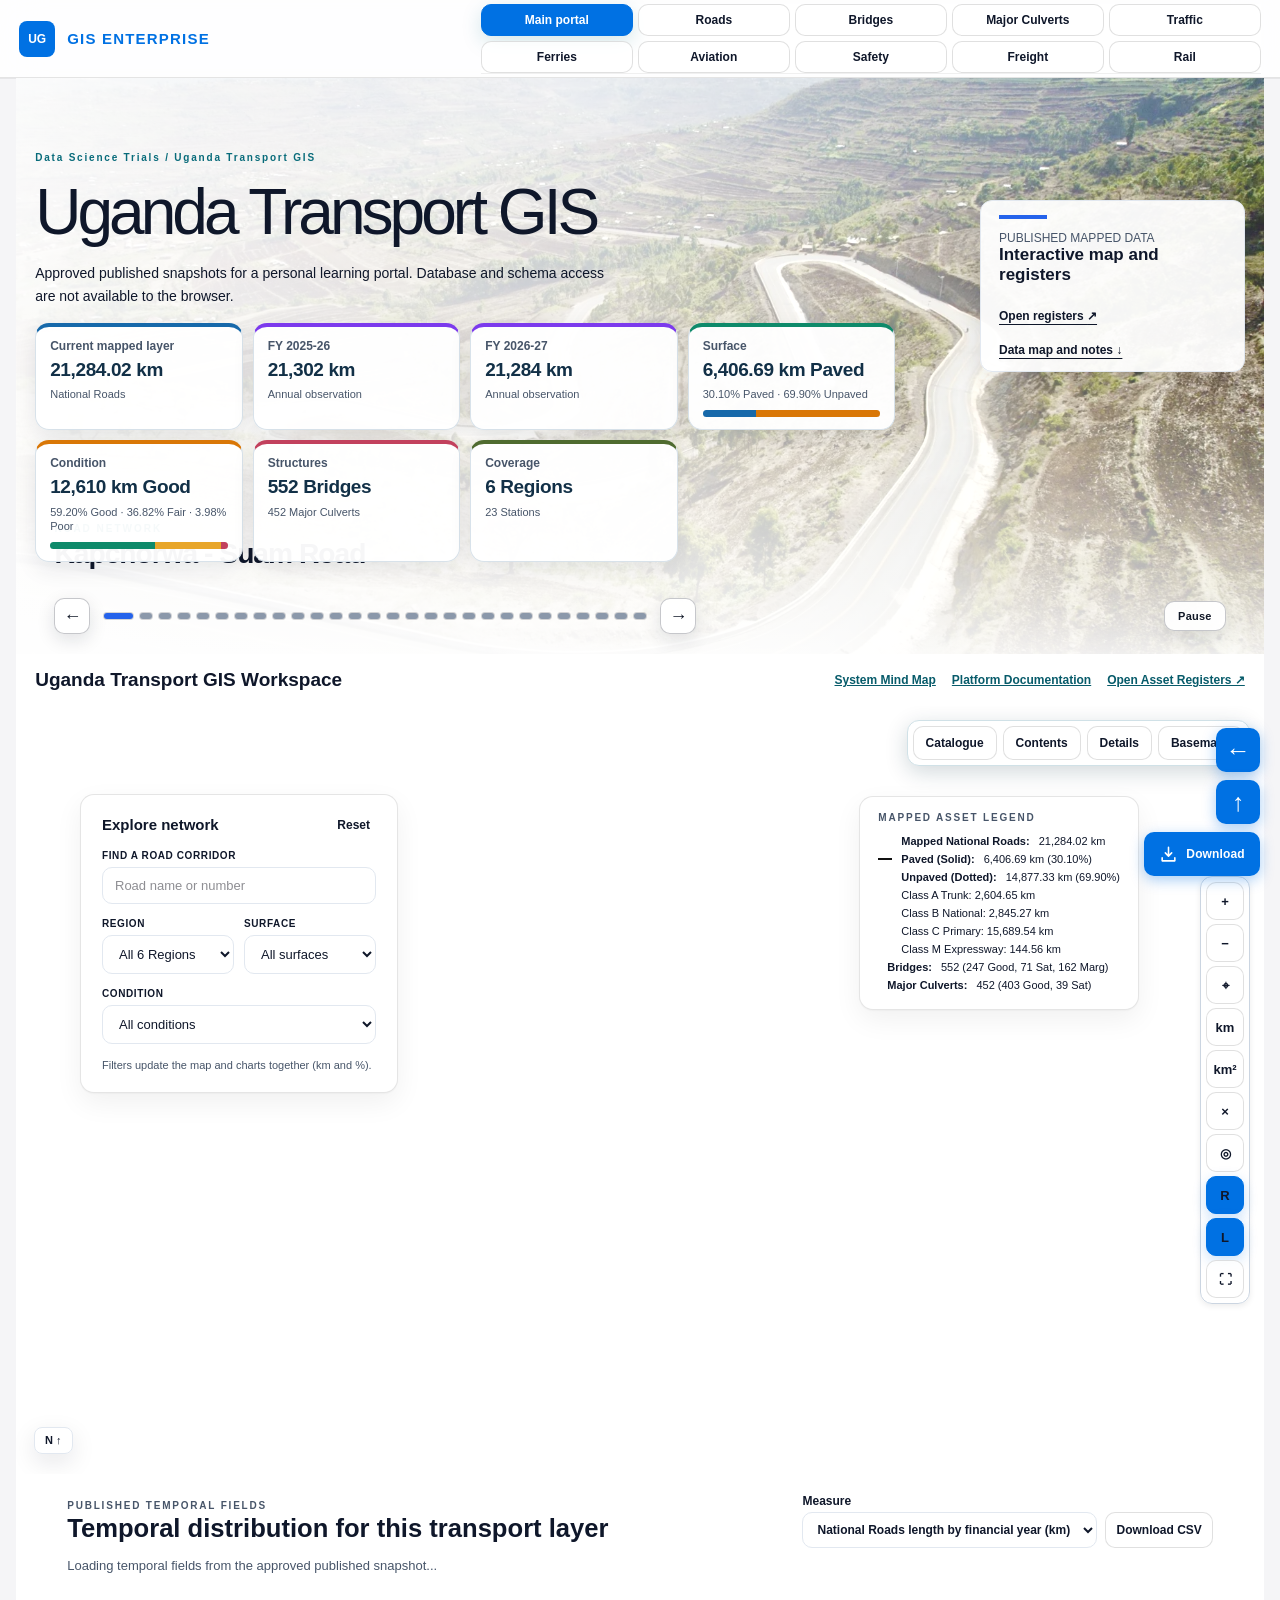
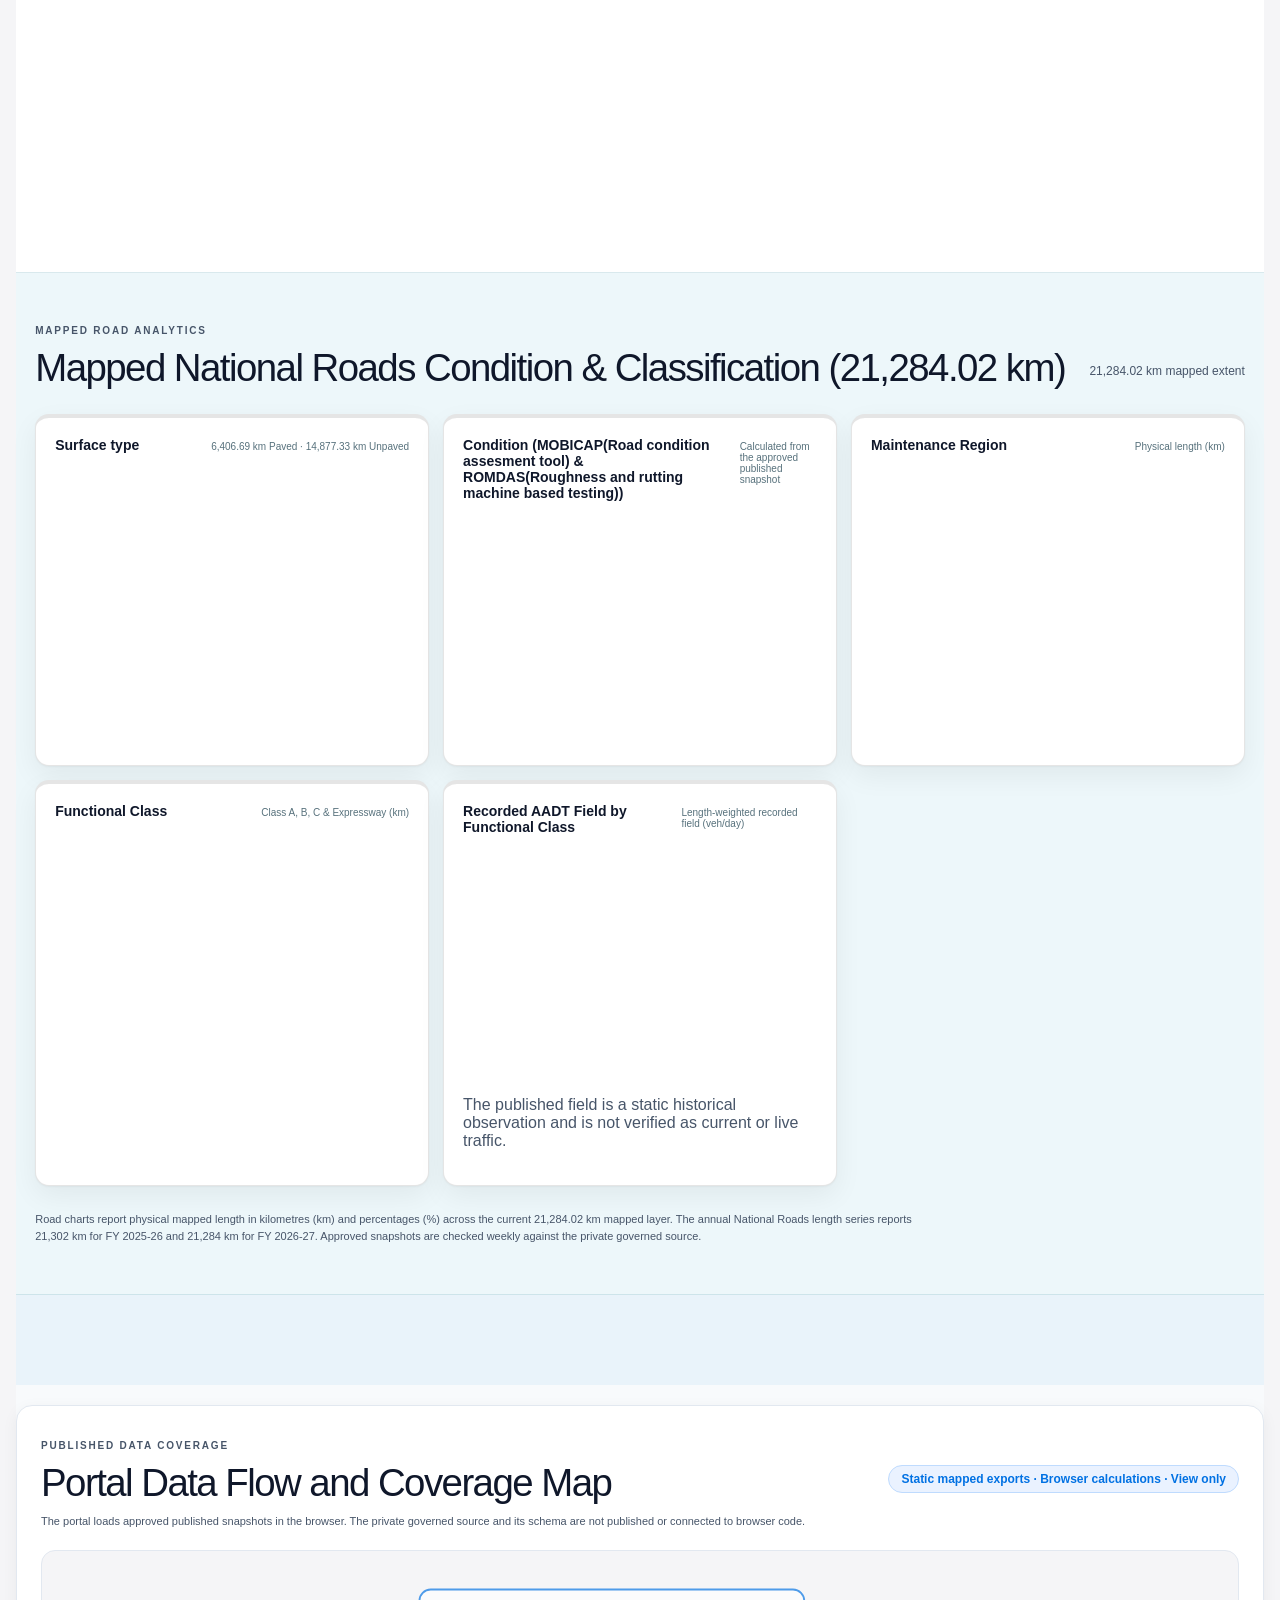
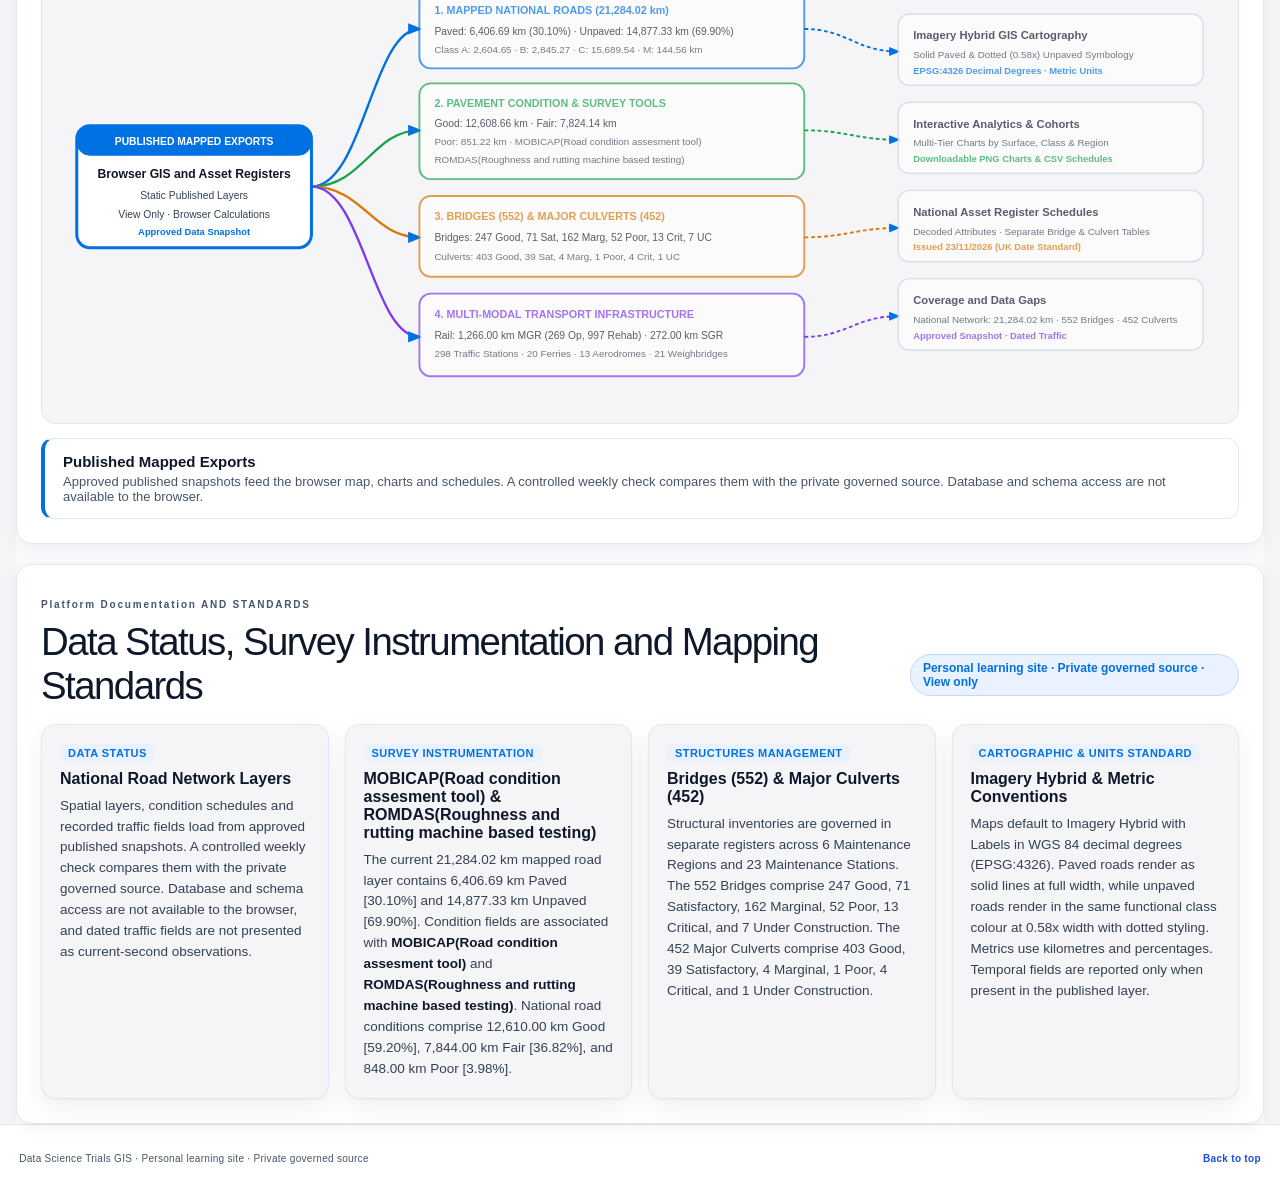
==== commit 84aa6c97: "Replace landing prose with transport infographics" ====
--- a/index.html
+++ b/index.html
@@ -47,7 +47,7 @@
 }
 </style>
 <style>
-.map-infographic-panel{padding:18px 0 6px}.map-infographic-panel[hidden]{display:none}.map-infographic-panel h2{margin:0 0 12px;color:#123047;font-size:clamp(22px,2.4vw,32px)}.map-infographics{display:grid;grid-template-columns:repeat(4,minmax(145px,1fr));gap:10px;margin:0;width:100%}.map-infographics>div{min-width:0;padding:12px 14px;background:#FFFFFF;border:1px solid #D8E2EA;border-radius:14px;box-shadow:0 7px 22px rgba(15,23,42,.09);border-top:4px solid var(--metric-accent,#1769AA)}.map-infographics dt{color:#475569;font-size:12px;font-weight:700;line-height:1.3}.map-infographics dd{margin:4px 0 0;color:#123047;font-size:19px;font-weight:750;letter-spacing:-.02em;line-height:1.2}.map-infographics small{display:block;margin-top:6px;color:#475569;font-size:11px;line-height:1.35}.map-infographics .metric-road{--metric-accent:#1769AA}.map-infographics .metric-year{--metric-accent:#7C3AED}.map-infographics .metric-surface{--metric-accent:#0E8A6A}.map-infographics .metric-condition{--metric-accent:#D97706}.map-infographics .metric-structure{--metric-accent:#C2415D}.map-infographics .metric-coverage{--metric-accent:#4F6B2F}.metric-bars{display:flex;height:7px;margin-top:8px;overflow:hidden;border-radius:999px;background:#E8EEF3}.metric-bars i{display:block;height:100%}.metric-bars .paved{width:30.1%;background:#1769AA}.metric-bars .unpaved{width:69.9%;background:#D97706}.metric-bars .good{width:59.2%;background:#0E8A6A}.metric-bars .fair{width:36.82%;background:#E8A62A}.metric-bars .poor{width:3.98%;background:#C2415D}@media(max-width:900px){.map-infographics{grid-template-columns:repeat(2,minmax(145px,1fr))}}@media(max-width:520px){.map-infographics{grid-template-columns:1fr}}
+.intro-infographics{display:grid;grid-template-columns:repeat(4,minmax(145px,1fr));gap:10px;margin:16px 0 0;width:min(860px,100%)}.intro-infographics[hidden]{display:none}.intro-infographics>div{min-width:0;padding:12px 14px;background:rgba(255,255,255,.96);border:1px solid #D8E2EA;border-radius:14px;box-shadow:0 7px 22px rgba(15,23,42,.09);border-top:4px solid var(--metric-accent,#1769AA)}.intro-infographics dt{color:#475569;font-size:12px;font-weight:700;line-height:1.3}.intro-infographics dd{margin:4px 0 0;color:#123047;font-size:19px;font-weight:750;letter-spacing:-.02em;line-height:1.2}.intro-infographics small{display:block;margin-top:6px;color:#475569;font-size:11px;line-height:1.35}.intro-infographics .metric-road{--metric-accent:#1769AA}.intro-infographics .metric-year{--metric-accent:#7C3AED}.intro-infographics .metric-surface{--metric-accent:#0E8A6A}.intro-infographics .metric-condition{--metric-accent:#D97706}.intro-infographics .metric-structure{--metric-accent:#C2415D}.intro-infographics .metric-coverage{--metric-accent:#4F6B2F}.metric-bars{display:flex;height:7px;margin-top:8px;overflow:hidden;border-radius:999px;background:#E8EEF3}.metric-bars i{display:block;height:100%}.metric-bars .paved{width:30.1%;background:#1769AA}.metric-bars .unpaved{width:69.9%;background:#D97706}.metric-bars .good{width:59.2%;background:#0E8A6A}.metric-bars .fair{width:36.82%;background:#E8A62A}.metric-bars .poor{width:3.98%;background:#C2415D}@media(max-width:900px){.intro-infographics{grid-template-columns:repeat(2,minmax(145px,1fr))}}@media(max-width:520px){.intro-infographics{grid-template-columns:1fr}}
 </style>
 </head>
 <body class="main-portal">
@@ -76,62 +76,8 @@
         <figure class="transport-photo" aria-hidden="true"><img src="media/kampala-northern-bypass.webp" alt="Traffic moving along the divided Kampala Northern Bypass" width="1800" height="1013" loading="lazy"><figcaption><span>EXPRESSWAYS &amp; BYPASSES</span><strong>Kampala Northern Bypass</strong></figcaption></figure>
       </div>
       <section class="intro" aria-labelledby="page-title">
-        <div class="intro-copy"><p id="intro-kicker" class="eyebrow">NATIONAL TRANSPORT INFRASTRUCTURE GIS ENTERPRISE</p><h1 id="page-title">Uganda Transport GIS</h1><p id="intro-note" class="intro-note">Authoritative spatial intelligence and asset monitoring for the National Road Network and multi-modal transport infrastructure, synchronised weekly from the Unified SQL Database with zero user inputs required and projected to 2040 as per Vision 2040.</p></div>
+        <div class="intro-copy"><p id="intro-kicker" class="eyebrow">Data Science Trials / Uganda Transport GIS</p><h1 id="page-title">Uganda Transport GIS</h1><p id="intro-note" class="intro-note">Approved published snapshots for a personal learning portal. Database and schema access are not available to the browser.</p><dl id="network-time-series" class="intro-infographics" aria-label="National transport asset summary"><div class="metric-road"><dt>Current mapped layer</dt><dd>21,284.02 km</dd><small>National Roads</small></div><div class="metric-year"><dt>FY 2025-26</dt><dd>21,302 km</dd><small>Annual observation</small></div><div class="metric-year"><dt>FY 2026-27</dt><dd>21,284 km</dd><small>Annual observation</small></div><div class="metric-surface"><dt>Surface</dt><dd>6,406.69 km Paved</dd><small>30.10% Paved · 69.90% Unpaved</small><span class="metric-bars" aria-hidden="true"><i class="paved"></i><i class="unpaved"></i></span></div><div class="metric-condition"><dt>Condition</dt><dd>12,610 km Good</dd><small>59.20% Good · 36.82% Fair · 3.98% Poor</small><span class="metric-bars" aria-hidden="true"><i class="good"></i><i class="fair"></i><i class="poor"></i></span></div><div class="metric-structure"><dt>Structures</dt><dd>552 Bridges</dd><small>452 Major Culverts</small></div><div class="metric-coverage"><dt>Coverage</dt><dd>6 Regions</dd><small>23 Stations</small></div></dl></div>
         <div class="intro-aside"><span class="accent-line"></span><p>PUBLISHED MAPPED DATA<br><strong id="intro-aside-title">Interactive map and registers</strong></p><div class="intro-aside-links"><a id="intro-table-link" href="./data-explorer.html">Open registers <span aria-hidden="true">↗</span></a><a href="#platform-mindmap">Data map and notes ↓</a></div></div>
-      </section>
-      <section class="portal-infographics-hero" aria-label="National Transport Asset Infographics">
-        <div class="infographics-grid">
-          <div class="infographic-card">
-            <div class="info-tag" style="background:#EBF5FF;color:#0071E3;">NETWORK EXTENT</div>
-            <div class="info-val">21,284.02 <span class="unit">km</span></div>
-            <div class="info-sub">National Road Network Baseline</div>
-            <div class="info-bar-wrap" title="Paved: 6,406.69 km (30.10%) | Unpaved: 14,877.33 km (69.90%)">
-              <div class="info-bar-fill" style="width:30.10%;background:#0071E3;"></div>
-              <div class="info-bar-fill" style="width:69.90%;background:#D97706;"></div>
-            </div>
-            <div class="info-breakdown">
-              <span><strong style="color:#0071E3;">Paved:</strong> 6,406.69 km (30.10%)</span>
-              <span><strong style="color:#D97706;">Unpaved:</strong> 14,877.33 km (69.90%)</span>
-            </div>
-          </div>
-          <div class="infographic-card">
-            <div class="info-tag" style="background:#DCFCE7;color:#15803D;">SURFACE CONDITION</div>
-            <div class="info-val">12,610.00 <span class="unit">km</span> <span class="badge" style="background:#DCFCE7;color:#15803D;">Good (59.20%)</span></div>
-            <div class="info-sub">MOBICAP &amp; ROMDAS Machine Testing</div>
-            <div class="info-bar-wrap" title="Good: 59.20% | Fair: 36.82% | Poor: 3.98%">
-              <div class="info-bar-fill" style="width:59.20%;background:#16A34A;"></div>
-              <div class="info-bar-fill" style="width:36.82%;background:#D97706;"></div>
-              <div class="info-bar-fill" style="width:3.98%;background:#DC2626;"></div>
-            </div>
-            <div class="info-breakdown">
-              <span><strong style="color:#D97706;">Fair:</strong> 7,844.00 km (36.82%)</span>
-              <span><strong style="color:#DC2626;">Poor:</strong> 848.00 km (3.98%)</span>
-            </div>
-          </div>
-          <div class="infographic-card">
-            <div class="info-tag" style="background:#F3E8FF;color:#7C3AED;">STRUCTURES REGISTER</div>
-            <div class="info-val">1,004 <span class="unit">Assets</span></div>
-            <div class="info-sub">Governed in Separate Registers</div>
-            <div class="info-structures-pills">
-              <div class="struct-pill"><span class="pill-dot" style="background:#0071E3;"></span><strong>552</strong> Bridges</div>
-              <div class="struct-pill"><span class="pill-dot" style="background:#0D9488;"></span><strong>452</strong> Major Culverts</div>
-            </div>
-            <div class="info-breakdown">
-              <span><strong>Jurisdiction:</strong> 6 Regions · 23 Stations</span>
-            </div>
-          </div>
-          <div class="infographic-card">
-            <div class="info-tag" style="background:#FEF3C7;color:#B45309;">SYSTEM ARCHITECTURE</div>
-            <div class="info-val">Weekly <span class="unit">Sync</span></div>
-            <div class="info-sub">Unified SQL Database Store</div>
-            <div class="info-status-pill">
-              <span class="live-dot" style="display:inline-block;width:8px;height:8px;border-radius:50%;background:#16A34A;margin-right:6px;"></span>Strictly View-Only · Zero User Input
-            </div>
-            <div class="info-breakdown">
-              <span><strong>Planning Horizon:</strong> Vision 2040 Standard</span>
-            </div>
-          </div>
-        </div>
       </section>
       <div class="transport-photos-controls"><button type="button" class="transport-photo-arrow" data-photo-action="previous" aria-label="Previous photograph">←</button><div class="transport-photo-dots" aria-label="Choose photograph"><button type="button" class="is-active" data-photo-index="0" aria-label="Show Kapchorwa - Suam Road" aria-current="true"></button><button type="button" data-photo-index="1" aria-label="Show Source of the Nile Bridge"></button><button type="button" data-photo-index="2" aria-label="Show MV Kyoga II ferry"></button><button type="button" data-photo-index="3" aria-label="Show Kampala Northern Bypass"></button></div><button type="button" class="transport-photo-arrow" data-photo-action="next" aria-label="Next photograph">→</button><button type="button" class="transport-photo-pause" data-photo-action="pause" aria-label="Pause automatic rotation" aria-pressed="false">Pause</button></div>
       <p class="screen-reader-only" id="transport-photo-status" role="status" aria-live="polite"></p>
@@ -188,9 +134,8 @@
           <div><span class="legend-dot culvert-dot"></span><strong>Major Culverts:</strong> 452 (403 Good, 39 Sat)</div>
         </div>
       </div>
-      <section id="network-overview" class="map-infographic-panel" aria-labelledby="network-overview-title"><h2 id="network-overview-title">Mapped network overview</h2><dl id="network-time-series" class="map-infographics" aria-label="National transport asset summary"><div class="metric-surface"><dt>Surface</dt><dd>6,406.69 km Paved</dd><small>30.10% Paved · 69.90% Unpaved</small><span class="metric-bars" aria-hidden="true"><i class="paved"></i><i class="unpaved"></i></span></div><div class="metric-condition"><dt>Condition</dt><dd>12,610 km Good</dd><small>59.20% Good · 36.82% Fair · 3.98% Poor</small><span class="metric-bars" aria-hidden="true"><i class="good"></i><i class="fair"></i><i class="poor"></i></span></div><div class="metric-structure"><dt>Structures</dt><dd>552 Bridges</dd><small>452 Major Culverts</small></div><div class="metric-coverage"><dt>Coverage</dt><dd>6 Regions</dd><small>23 Stations</small></div></dl></section>
       <section id="transport-timeline" class="transport-timeline" aria-labelledby="timeline-title">
-        <div class="timeline-heading"><div><p class="eyebrow">PUBLISHED TEMPORAL FIELDS</p><h2 id="timeline-title">National Road Network time series</h2></div><div class="timeline-actions"><label for="timeline-metric">Measure <select id="timeline-metric"></select></label><button type="button" id="timeline-download">Download CSV</button></div></div>
+        <div class="timeline-heading"><div><p class="eyebrow">PUBLISHED TEMPORAL FIELDS</p><h2 id="timeline-title">Temporal distribution for this transport layer</h2></div><div class="timeline-actions"><label for="timeline-metric">Measure <select id="timeline-metric"></select></label><button type="button" id="timeline-download">Download CSV</button></div></div>
         <p id="timeline-note" role="status">Calculated in the browser from the approved published snapshot.</p>
         <div id="timeline-chart-wrap"><canvas id="timeline-chart" role="img" aria-label="Temporal distribution chart"></canvas></div>
       </section>
@@ -205,7 +150,7 @@
           <article id="class-view" class="chart-card"><div class="chart-header"><h3>Functional Class</h3><span>Class A, B, C &amp; Expressway (km)</span></div><canvas id="class-chart" role="img" aria-label="Road class length chart"></canvas></article>
           <article id="traffic-view" class="chart-card"><div class="chart-header"><h3>Recorded AADT Field by Functional Class</h3><span>Length-weighted recorded field (veh/day)</span></div><canvas id="traffic-chart" role="img" aria-label="Recorded AADT field by road class chart"></canvas><p class="chart-caveat">The published field is a static historical observation and is not verified as current or live traffic.</p></article>
         </div>
-        <p class="data-note">Road charts report physical mapped length in kilometres (km) and percentages (%) across the current 21,284.02 km mapped layer. The National Roads time series covers every financial year from FY 2008-09 to FY 2026-27. Approved snapshots are checked weekly against the private governed source.</p>
+        <p class="data-note">Road charts report physical mapped length in kilometres (km) and percentages (%) across the current 21,284.02 km mapped layer. The annual National Roads length series reports 21,302 km for FY 2025-26 and 21,284 km for FY 2026-27. Approved snapshots are checked weekly against the private governed source.</p>
       </div>
       <section id="transport-chart-gallery" class="analysis-panel chart-gallery" aria-label="Charts for the selected transport tab"></section>
       
@@ -356,7 +301,7 @@
   </main>
   <footer><span>Data Science Trials GIS · Personal learning site · Private governed source</span><a href="#page-title">Back to top</a></footer>
   <nav class="floating-actions" aria-label="Page actions"><button type="button" data-action="back" aria-label="Go back" title="Go back">←</button><button type="button" data-action="top" aria-label="Back to top" title="Back to top">↑</button><button type="button" data-action="download" aria-label="Choose map download format" title="Choose map download format" aria-haspopup="true"><svg viewBox="0 0 24 24" aria-hidden="true"><path d="M12 3v11m-4-4 4 4 4-4M4 16v4h16v-4"/></svg><span>Download</span></button></nav>
-  <script src="vendor/leaflet.min.js"></script><script src="vendor/chart.umd.min.js"></script><script src="transport-chart-gallery.js?v=20261124-fy-series" defer></script><script src="gis-studio.js?v=20261125-map-infographics" defer></script><script src="transport-timeline.js?v=20261125-full-financial-year-series" defer></script><script src="floating-actions.js?v=20261123-v113" defer></script><script src="portal-motion.js?v=20261123-v113" defer></script><script src="transport-photos.js?v=20261123-v113" defer></script>
+  <script src="vendor/leaflet.min.js"></script><script src="vendor/chart.umd.min.js"></script><script src="transport-chart-gallery.js?v=20261124-fy-series" defer></script><script src="gis-studio.js?v=20261125-infographics" defer></script><script src="transport-timeline.js?v=20261125-private-source" defer></script><script src="floating-actions.js?v=20261123-v113" defer></script><script src="portal-motion.js?v=20261123-v113" defer></script><script src="transport-photos.js?v=20261123-v113" defer></script>
   <script src="mindmap-interactive.js?v=20261125-private-source" defer></script>
 </body>
 </html>
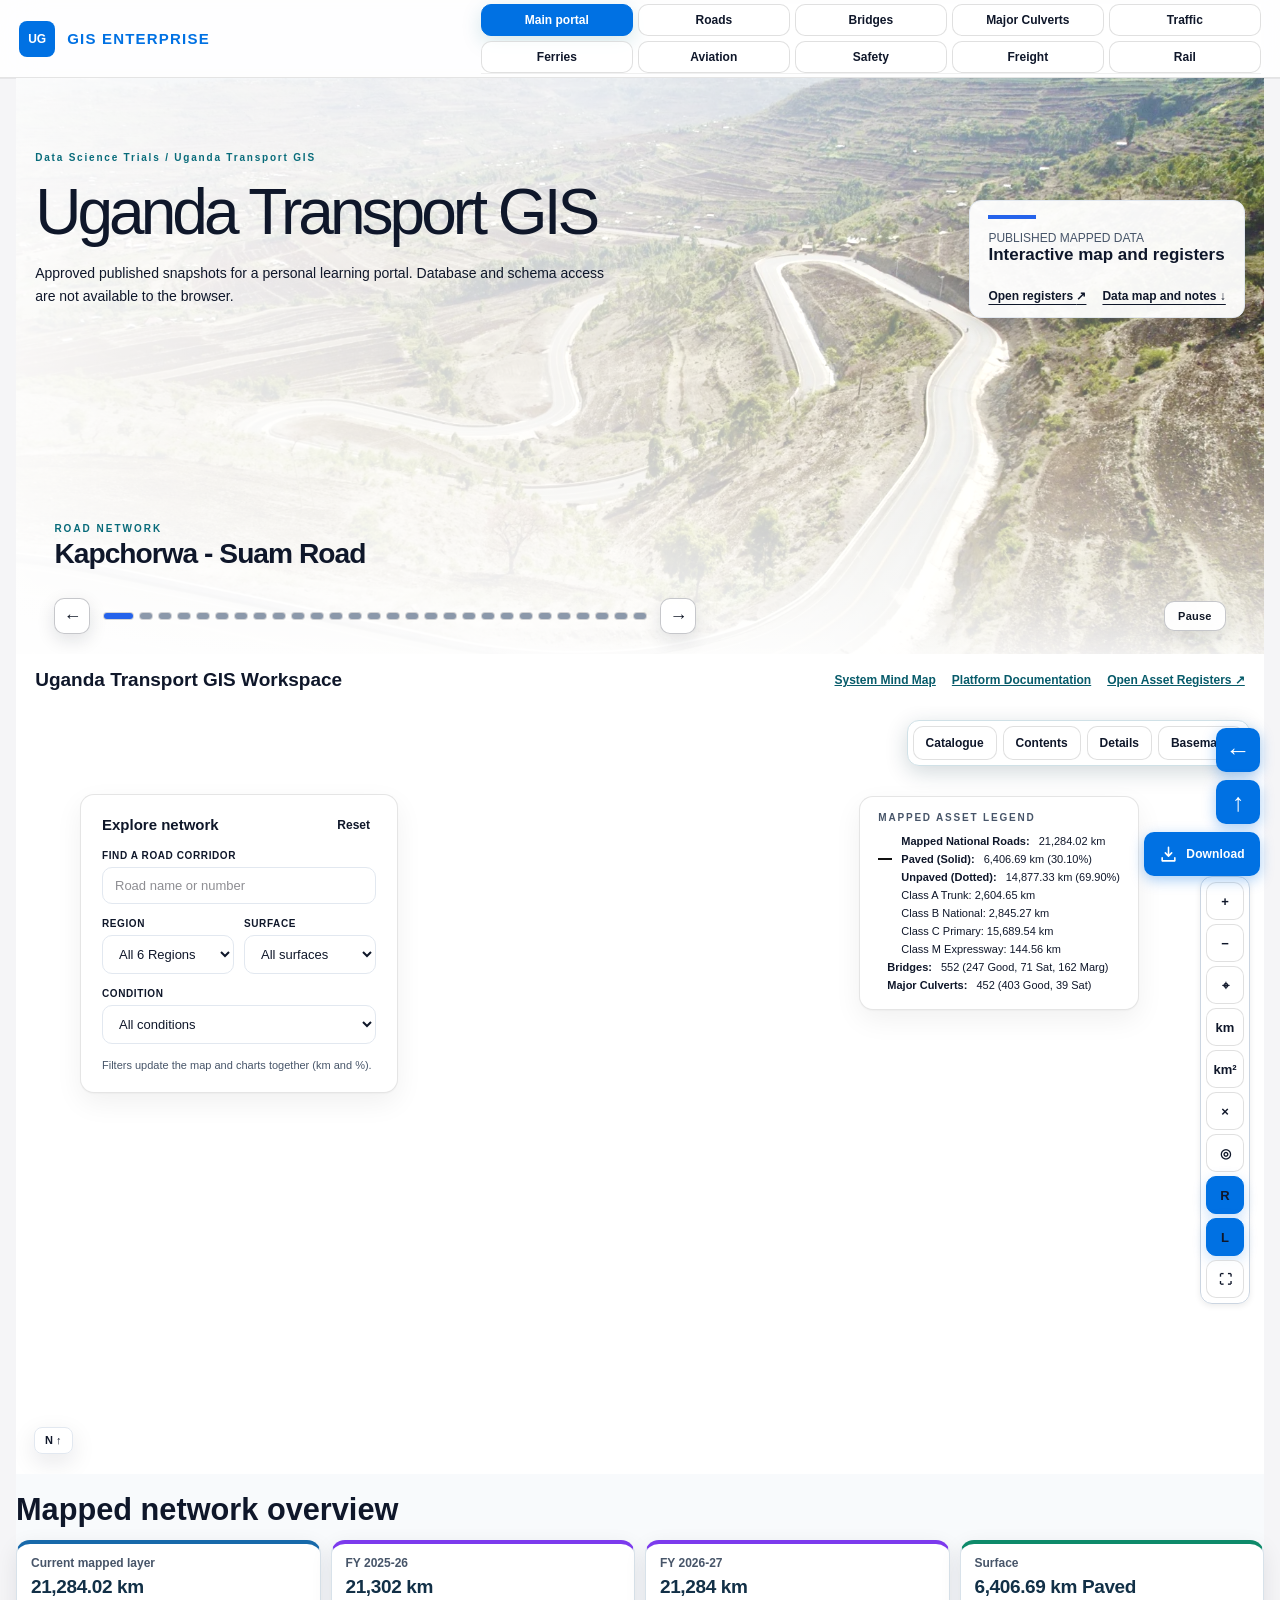
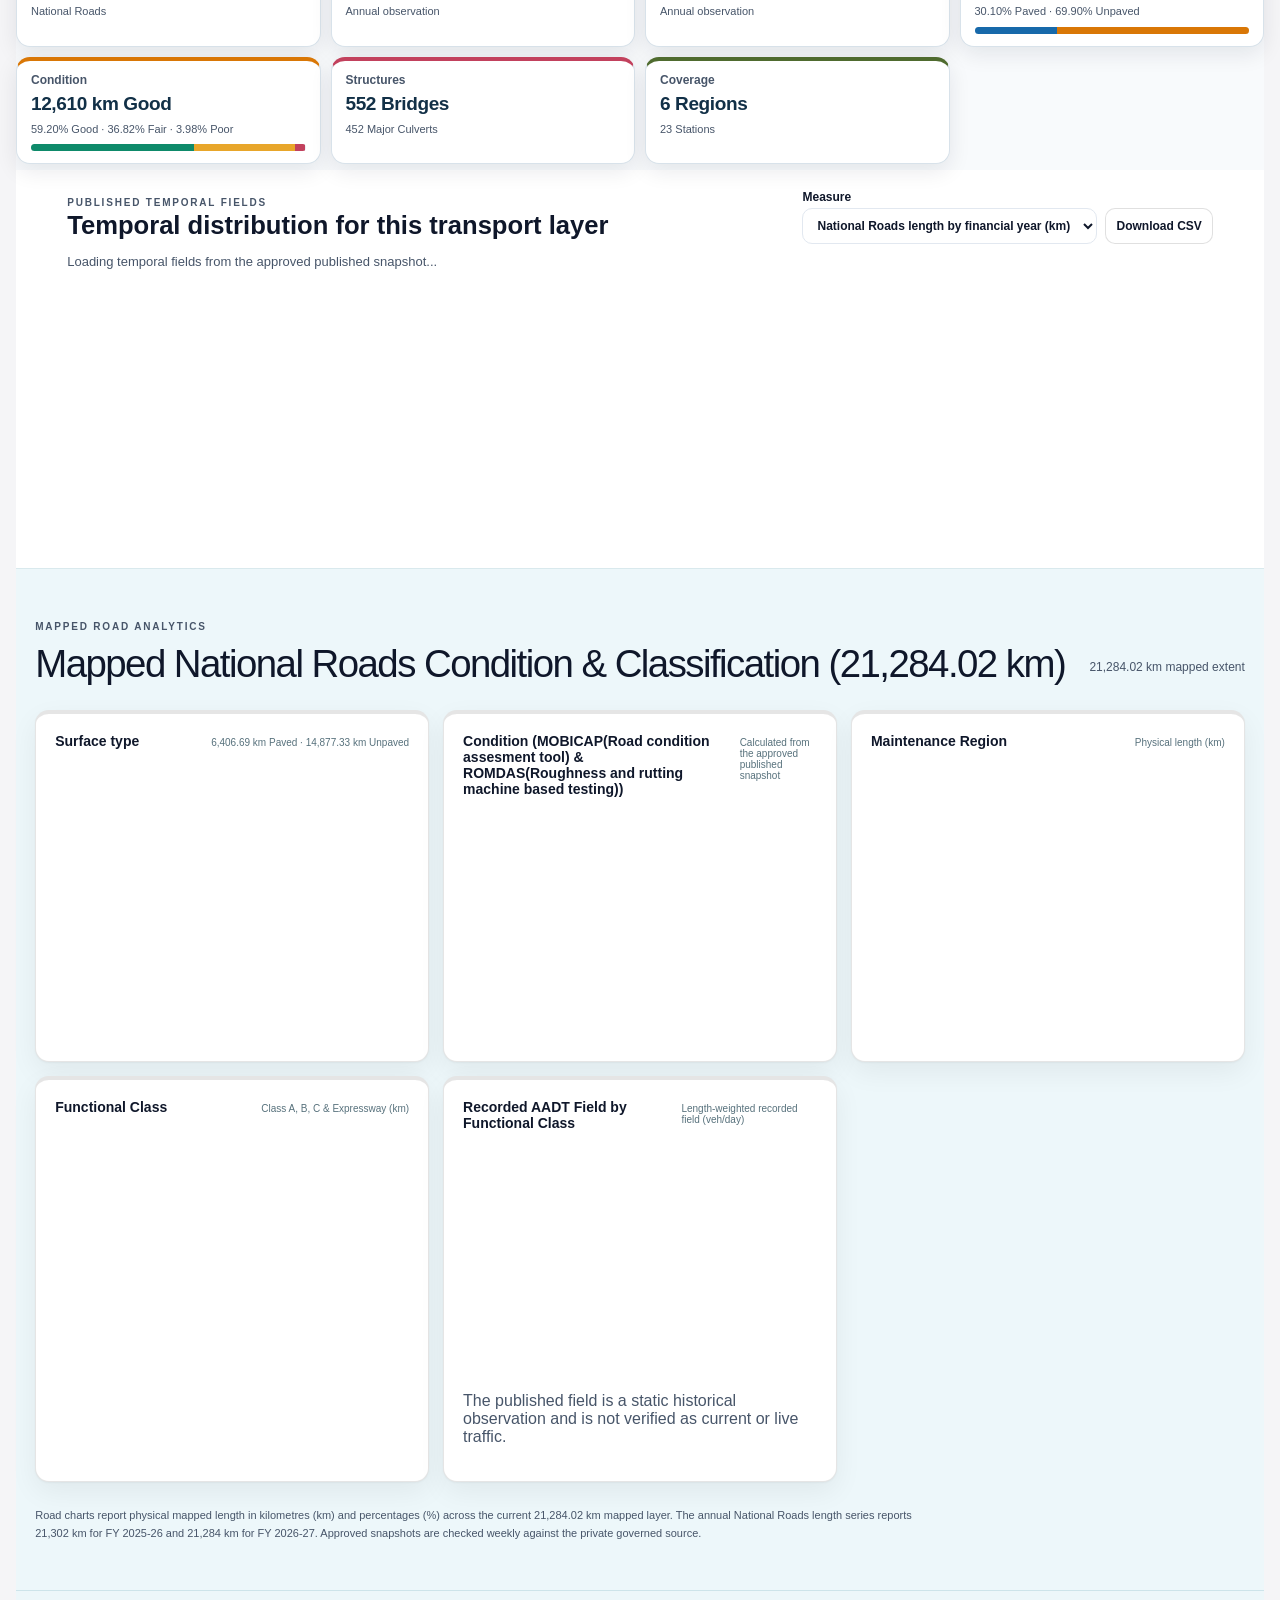
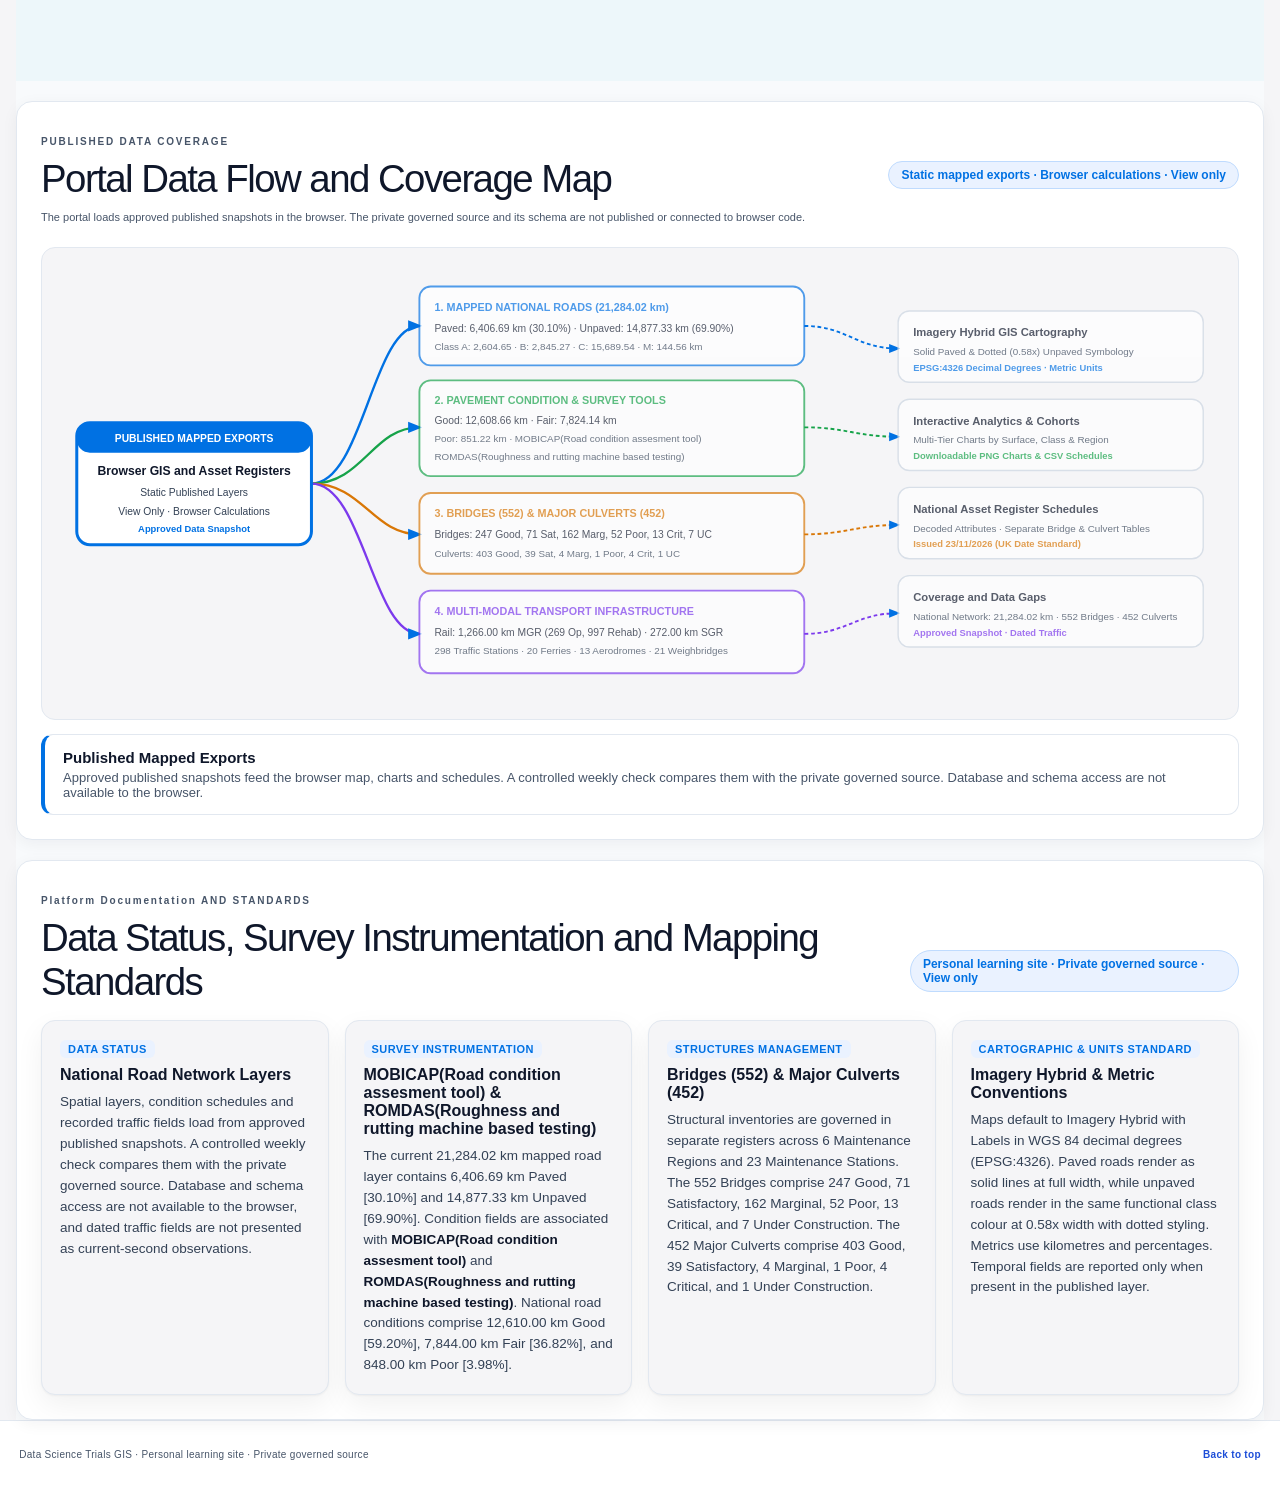
==== commit 2faf09e8: "Move analytics beneath map pane" ====
--- a/index.html
+++ b/index.html
@@ -47,7 +47,7 @@
 }
 </style>
 <style>
-.intro-infographics{display:grid;grid-template-columns:repeat(4,minmax(145px,1fr));gap:10px;margin:16px 0 0;width:min(860px,100%)}.intro-infographics[hidden]{display:none}.intro-infographics>div{min-width:0;padding:12px 14px;background:rgba(255,255,255,.96);border:1px solid #D8E2EA;border-radius:14px;box-shadow:0 7px 22px rgba(15,23,42,.09);border-top:4px solid var(--metric-accent,#1769AA)}.intro-infographics dt{color:#475569;font-size:12px;font-weight:700;line-height:1.3}.intro-infographics dd{margin:4px 0 0;color:#123047;font-size:19px;font-weight:750;letter-spacing:-.02em;line-height:1.2}.intro-infographics small{display:block;margin-top:6px;color:#475569;font-size:11px;line-height:1.35}.intro-infographics .metric-road{--metric-accent:#1769AA}.intro-infographics .metric-year{--metric-accent:#7C3AED}.intro-infographics .metric-surface{--metric-accent:#0E8A6A}.intro-infographics .metric-condition{--metric-accent:#D97706}.intro-infographics .metric-structure{--metric-accent:#C2415D}.intro-infographics .metric-coverage{--metric-accent:#4F6B2F}.metric-bars{display:flex;height:7px;margin-top:8px;overflow:hidden;border-radius:999px;background:#E8EEF3}.metric-bars i{display:block;height:100%}.metric-bars .paved{width:30.1%;background:#1769AA}.metric-bars .unpaved{width:69.9%;background:#D97706}.metric-bars .good{width:59.2%;background:#0E8A6A}.metric-bars .fair{width:36.82%;background:#E8A62A}.metric-bars .poor{width:3.98%;background:#C2415D}@media(max-width:900px){.intro-infographics{grid-template-columns:repeat(2,minmax(145px,1fr))}}@media(max-width:520px){.intro-infographics{grid-template-columns:1fr}}
+.map-infographic-panel{padding:18px 0 6px}.map-infographic-panel[hidden]{display:none}.map-infographic-panel h2{margin:0 0 12px;color:#123047;font-size:clamp(22px,2.4vw,32px)}.map-infographics{display:grid;grid-template-columns:repeat(4,minmax(145px,1fr));gap:10px;margin:0;width:100%}.map-infographics>div{min-width:0;padding:12px 14px;background:#FFFFFF;border:1px solid #D8E2EA;border-radius:14px;box-shadow:0 7px 22px rgba(15,23,42,.09);border-top:4px solid var(--metric-accent,#1769AA)}.map-infographics dt{color:#475569;font-size:12px;font-weight:700;line-height:1.3}.map-infographics dd{margin:4px 0 0;color:#123047;font-size:19px;font-weight:750;letter-spacing:-.02em;line-height:1.2}.map-infographics small{display:block;margin-top:6px;color:#475569;font-size:11px;line-height:1.35}.map-infographics .metric-road{--metric-accent:#1769AA}.map-infographics .metric-year{--metric-accent:#7C3AED}.map-infographics .metric-surface{--metric-accent:#0E8A6A}.map-infographics .metric-condition{--metric-accent:#D97706}.map-infographics .metric-structure{--metric-accent:#C2415D}.map-infographics .metric-coverage{--metric-accent:#4F6B2F}.metric-bars{display:flex;height:7px;margin-top:8px;overflow:hidden;border-radius:999px;background:#E8EEF3}.metric-bars i{display:block;height:100%}.metric-bars .paved{width:30.1%;background:#1769AA}.metric-bars .unpaved{width:69.9%;background:#D97706}.metric-bars .good{width:59.2%;background:#0E8A6A}.metric-bars .fair{width:36.82%;background:#E8A62A}.metric-bars .poor{width:3.98%;background:#C2415D}@media(max-width:900px){.map-infographics{grid-template-columns:repeat(2,minmax(145px,1fr))}}@media(max-width:520px){.map-infographics{grid-template-columns:1fr}}
 </style>
 </head>
 <body class="main-portal">
@@ -76,7 +76,7 @@
         <figure class="transport-photo" aria-hidden="true"><img src="media/kampala-northern-bypass.webp" alt="Traffic moving along the divided Kampala Northern Bypass" width="1800" height="1013" loading="lazy"><figcaption><span>EXPRESSWAYS &amp; BYPASSES</span><strong>Kampala Northern Bypass</strong></figcaption></figure>
       </div>
       <section class="intro" aria-labelledby="page-title">
-        <div class="intro-copy"><p id="intro-kicker" class="eyebrow">Data Science Trials / Uganda Transport GIS</p><h1 id="page-title">Uganda Transport GIS</h1><p id="intro-note" class="intro-note">Approved published snapshots for a personal learning portal. Database and schema access are not available to the browser.</p><dl id="network-time-series" class="intro-infographics" aria-label="National transport asset summary"><div class="metric-road"><dt>Current mapped layer</dt><dd>21,284.02 km</dd><small>National Roads</small></div><div class="metric-year"><dt>FY 2025-26</dt><dd>21,302 km</dd><small>Annual observation</small></div><div class="metric-year"><dt>FY 2026-27</dt><dd>21,284 km</dd><small>Annual observation</small></div><div class="metric-surface"><dt>Surface</dt><dd>6,406.69 km Paved</dd><small>30.10% Paved · 69.90% Unpaved</small><span class="metric-bars" aria-hidden="true"><i class="paved"></i><i class="unpaved"></i></span></div><div class="metric-condition"><dt>Condition</dt><dd>12,610 km Good</dd><small>59.20% Good · 36.82% Fair · 3.98% Poor</small><span class="metric-bars" aria-hidden="true"><i class="good"></i><i class="fair"></i><i class="poor"></i></span></div><div class="metric-structure"><dt>Structures</dt><dd>552 Bridges</dd><small>452 Major Culverts</small></div><div class="metric-coverage"><dt>Coverage</dt><dd>6 Regions</dd><small>23 Stations</small></div></dl></div>
+        <div class="intro-copy"><p id="intro-kicker" class="eyebrow">Data Science Trials / Uganda Transport GIS</p><h1 id="page-title">Uganda Transport GIS</h1><p id="intro-note" class="intro-note">Approved published snapshots for a personal learning portal. Database and schema access are not available to the browser.</p></div>
         <div class="intro-aside"><span class="accent-line"></span><p>PUBLISHED MAPPED DATA<br><strong id="intro-aside-title">Interactive map and registers</strong></p><div class="intro-aside-links"><a id="intro-table-link" href="./data-explorer.html">Open registers <span aria-hidden="true">↗</span></a><a href="#platform-mindmap">Data map and notes ↓</a></div></div>
       </section>
       <div class="transport-photos-controls"><button type="button" class="transport-photo-arrow" data-photo-action="previous" aria-label="Previous photograph">←</button><div class="transport-photo-dots" aria-label="Choose photograph"><button type="button" class="is-active" data-photo-index="0" aria-label="Show Kapchorwa - Suam Road" aria-current="true"></button><button type="button" data-photo-index="1" aria-label="Show Source of the Nile Bridge"></button><button type="button" data-photo-index="2" aria-label="Show MV Kyoga II ferry"></button><button type="button" data-photo-index="3" aria-label="Show Kampala Northern Bypass"></button></div><button type="button" class="transport-photo-arrow" data-photo-action="next" aria-label="Next photograph">→</button><button type="button" class="transport-photo-pause" data-photo-action="pause" aria-label="Pause automatic rotation" aria-pressed="false">Pause</button></div>
@@ -134,6 +134,7 @@
           <div><span class="legend-dot culvert-dot"></span><strong>Major Culverts:</strong> 452 (403 Good, 39 Sat)</div>
         </div>
       </div>
+      <section id="network-overview" class="map-infographic-panel" aria-labelledby="network-overview-title"><h2 id="network-overview-title">Mapped network overview</h2><dl id="network-time-series" class="map-infographics" aria-label="National transport asset summary"><div class="metric-road"><dt>Current mapped layer</dt><dd>21,284.02 km</dd><small>National Roads</small></div><div class="metric-year"><dt>FY 2025-26</dt><dd>21,302 km</dd><small>Annual observation</small></div><div class="metric-year"><dt>FY 2026-27</dt><dd>21,284 km</dd><small>Annual observation</small></div><div class="metric-surface"><dt>Surface</dt><dd>6,406.69 km Paved</dd><small>30.10% Paved · 69.90% Unpaved</small><span class="metric-bars" aria-hidden="true"><i class="paved"></i><i class="unpaved"></i></span></div><div class="metric-condition"><dt>Condition</dt><dd>12,610 km Good</dd><small>59.20% Good · 36.82% Fair · 3.98% Poor</small><span class="metric-bars" aria-hidden="true"><i class="good"></i><i class="fair"></i><i class="poor"></i></span></div><div class="metric-structure"><dt>Structures</dt><dd>552 Bridges</dd><small>452 Major Culverts</small></div><div class="metric-coverage"><dt>Coverage</dt><dd>6 Regions</dd><small>23 Stations</small></div></dl></section>
       <section id="transport-timeline" class="transport-timeline" aria-labelledby="timeline-title">
         <div class="timeline-heading"><div><p class="eyebrow">PUBLISHED TEMPORAL FIELDS</p><h2 id="timeline-title">Temporal distribution for this transport layer</h2></div><div class="timeline-actions"><label for="timeline-metric">Measure <select id="timeline-metric"></select></label><button type="button" id="timeline-download">Download CSV</button></div></div>
         <p id="timeline-note" role="status">Calculated in the browser from the approved published snapshot.</p>
@@ -301,7 +302,7 @@
   </main>
   <footer><span>Data Science Trials GIS · Personal learning site · Private governed source</span><a href="#page-title">Back to top</a></footer>
   <nav class="floating-actions" aria-label="Page actions"><button type="button" data-action="back" aria-label="Go back" title="Go back">←</button><button type="button" data-action="top" aria-label="Back to top" title="Back to top">↑</button><button type="button" data-action="download" aria-label="Choose map download format" title="Choose map download format" aria-haspopup="true"><svg viewBox="0 0 24 24" aria-hidden="true"><path d="M12 3v11m-4-4 4 4 4-4M4 16v4h16v-4"/></svg><span>Download</span></button></nav>
-  <script src="vendor/leaflet.min.js"></script><script src="vendor/chart.umd.min.js"></script><script src="transport-chart-gallery.js?v=20261124-fy-series" defer></script><script src="gis-studio.js?v=20261125-infographics" defer></script><script src="transport-timeline.js?v=20261125-private-source" defer></script><script src="floating-actions.js?v=20261123-v113" defer></script><script src="portal-motion.js?v=20261123-v113" defer></script><script src="transport-photos.js?v=20261123-v113" defer></script>
+  <script src="vendor/leaflet.min.js"></script><script src="vendor/chart.umd.min.js"></script><script src="transport-chart-gallery.js?v=20261124-fy-series" defer></script><script src="gis-studio.js?v=20261125-map-infographics" defer></script><script src="transport-timeline.js?v=20261125-private-source" defer></script><script src="floating-actions.js?v=20261123-v113" defer></script><script src="portal-motion.js?v=20261123-v113" defer></script><script src="transport-photos.js?v=20261123-v113" defer></script>
   <script src="mindmap-interactive.js?v=20261125-private-source" defer></script>
 </body>
 </html>
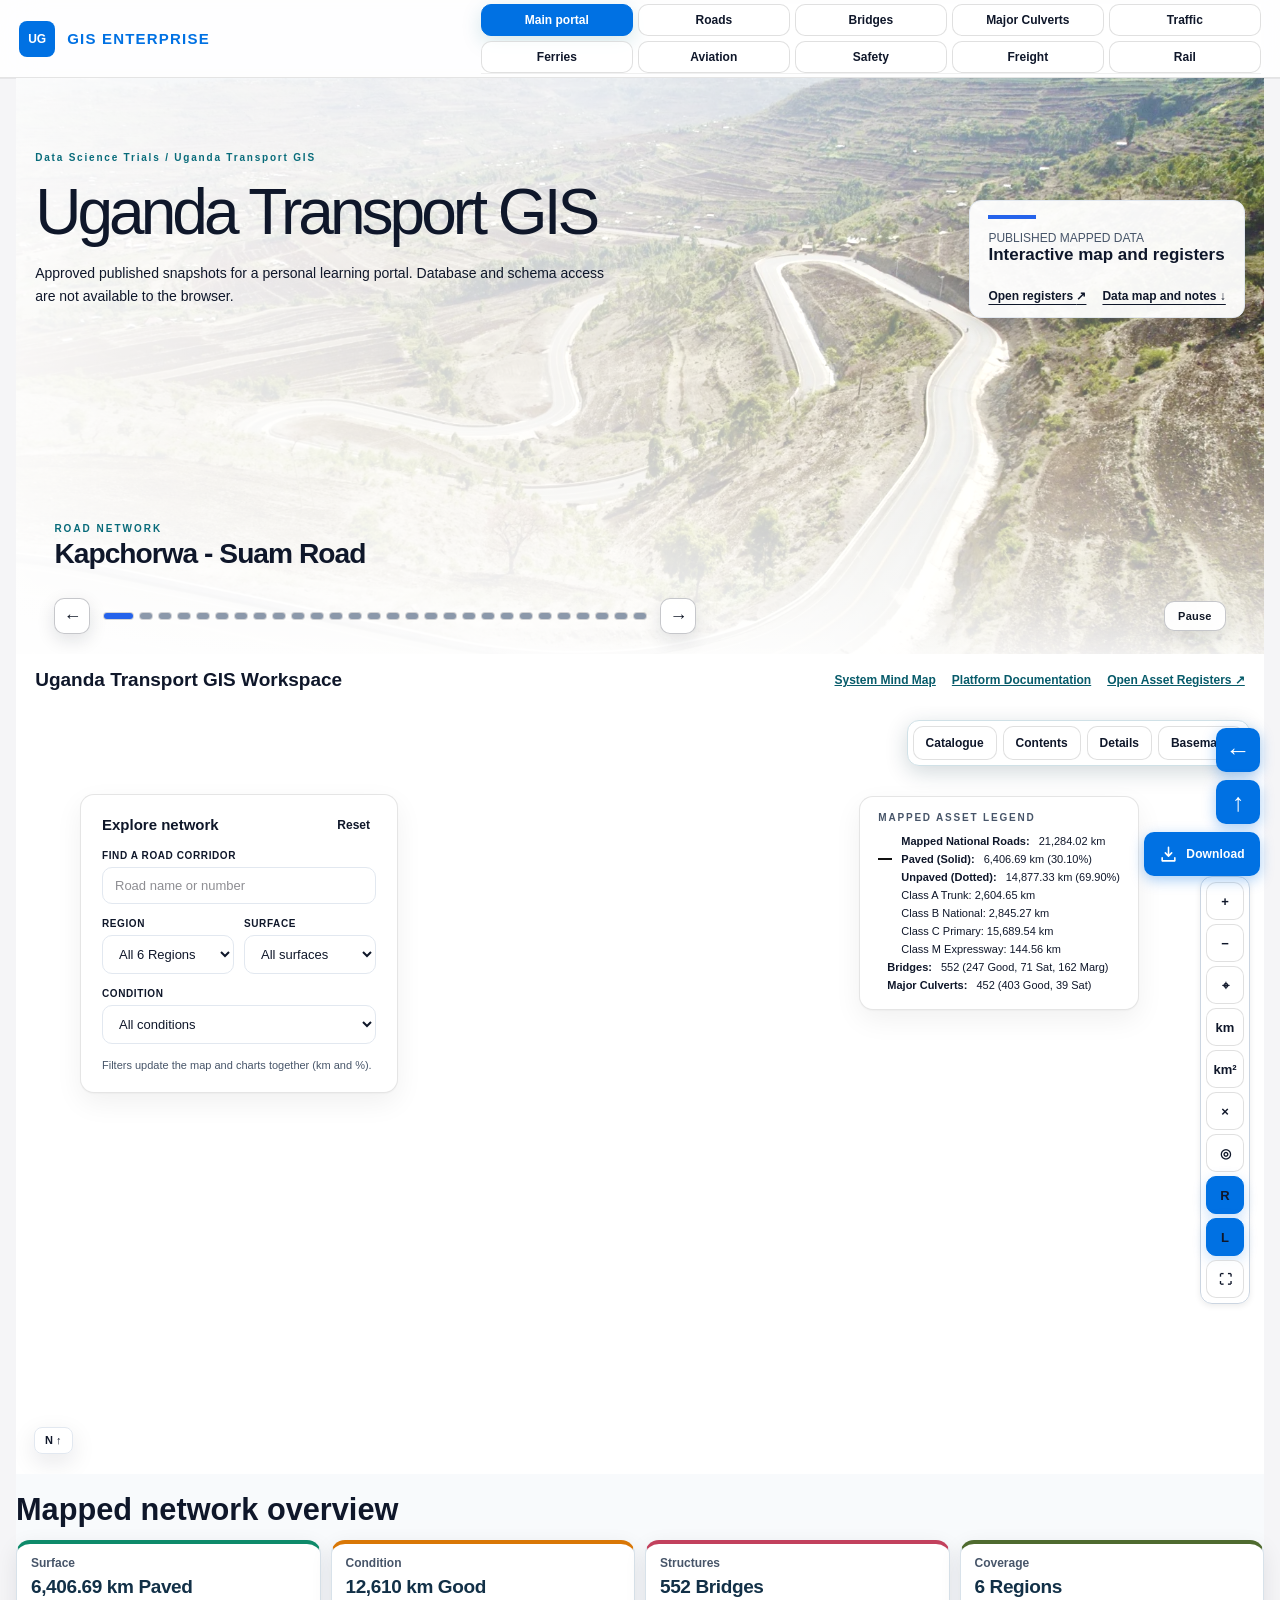
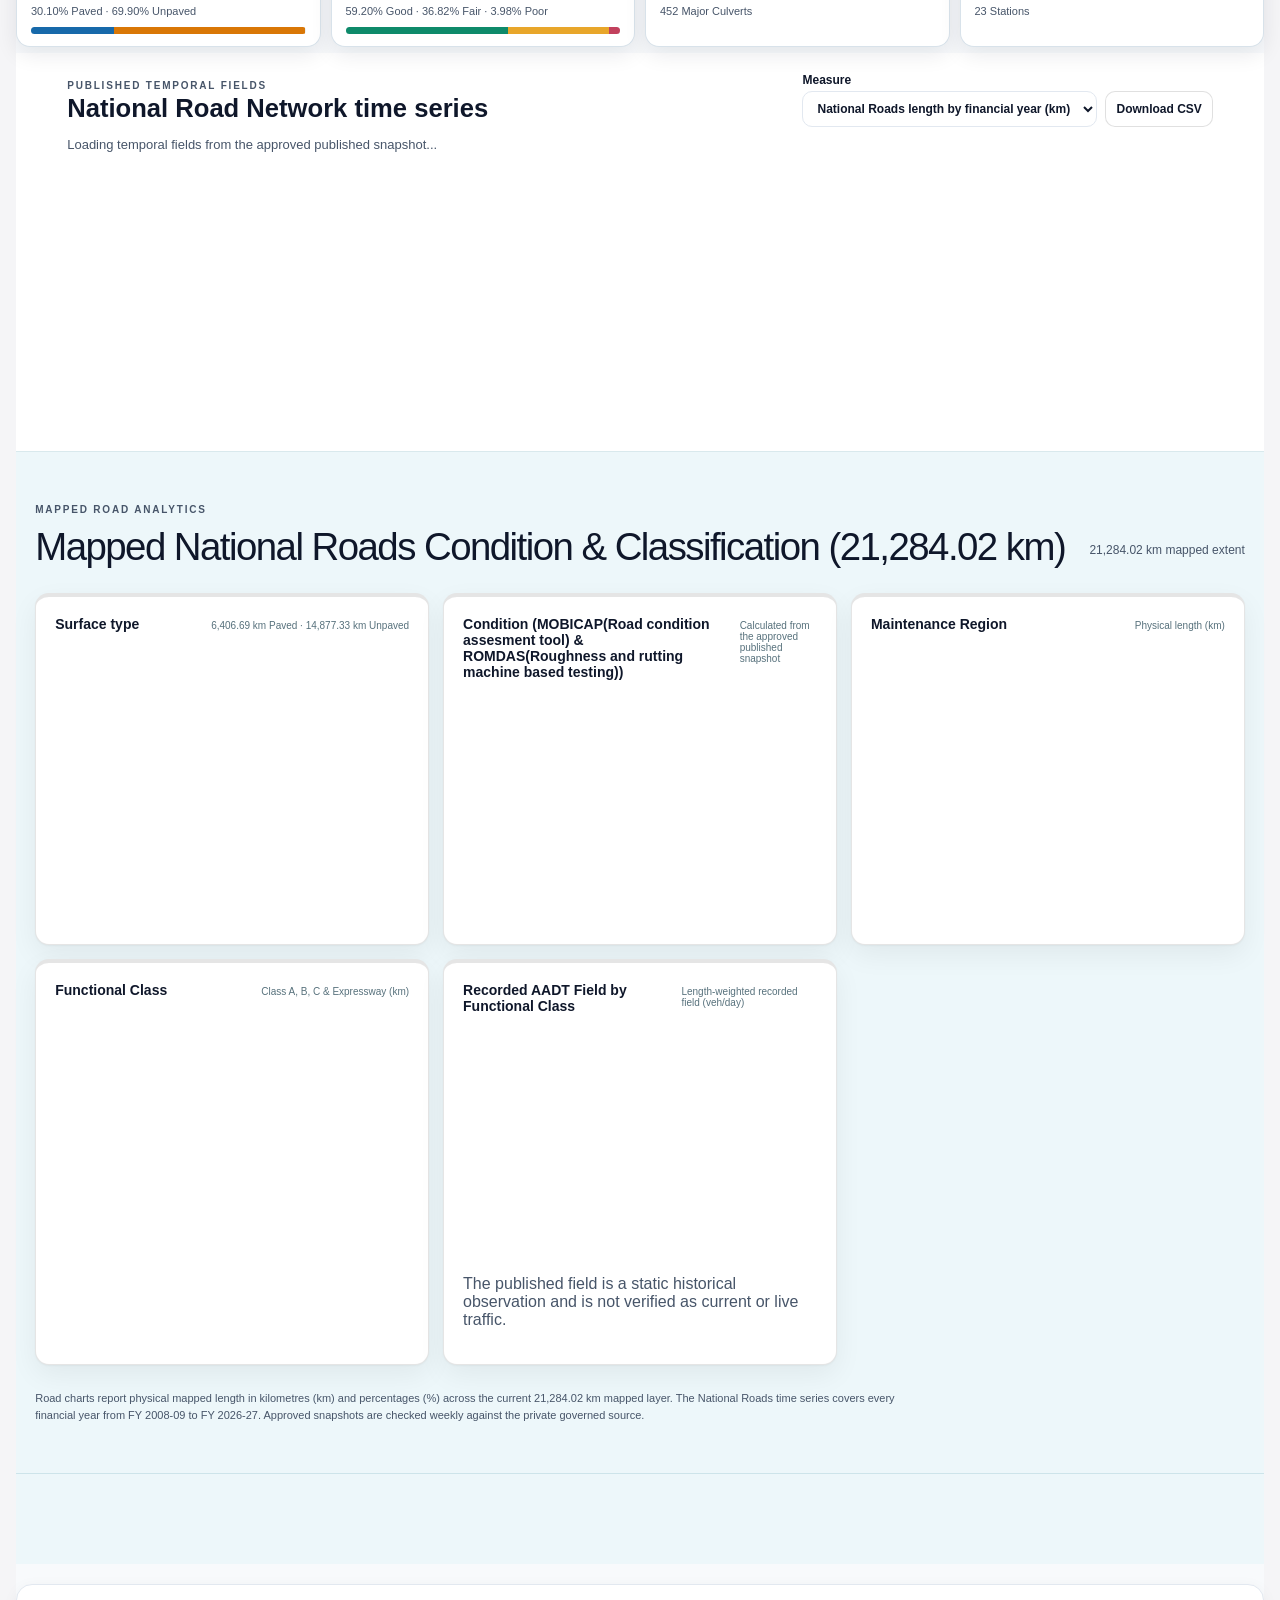
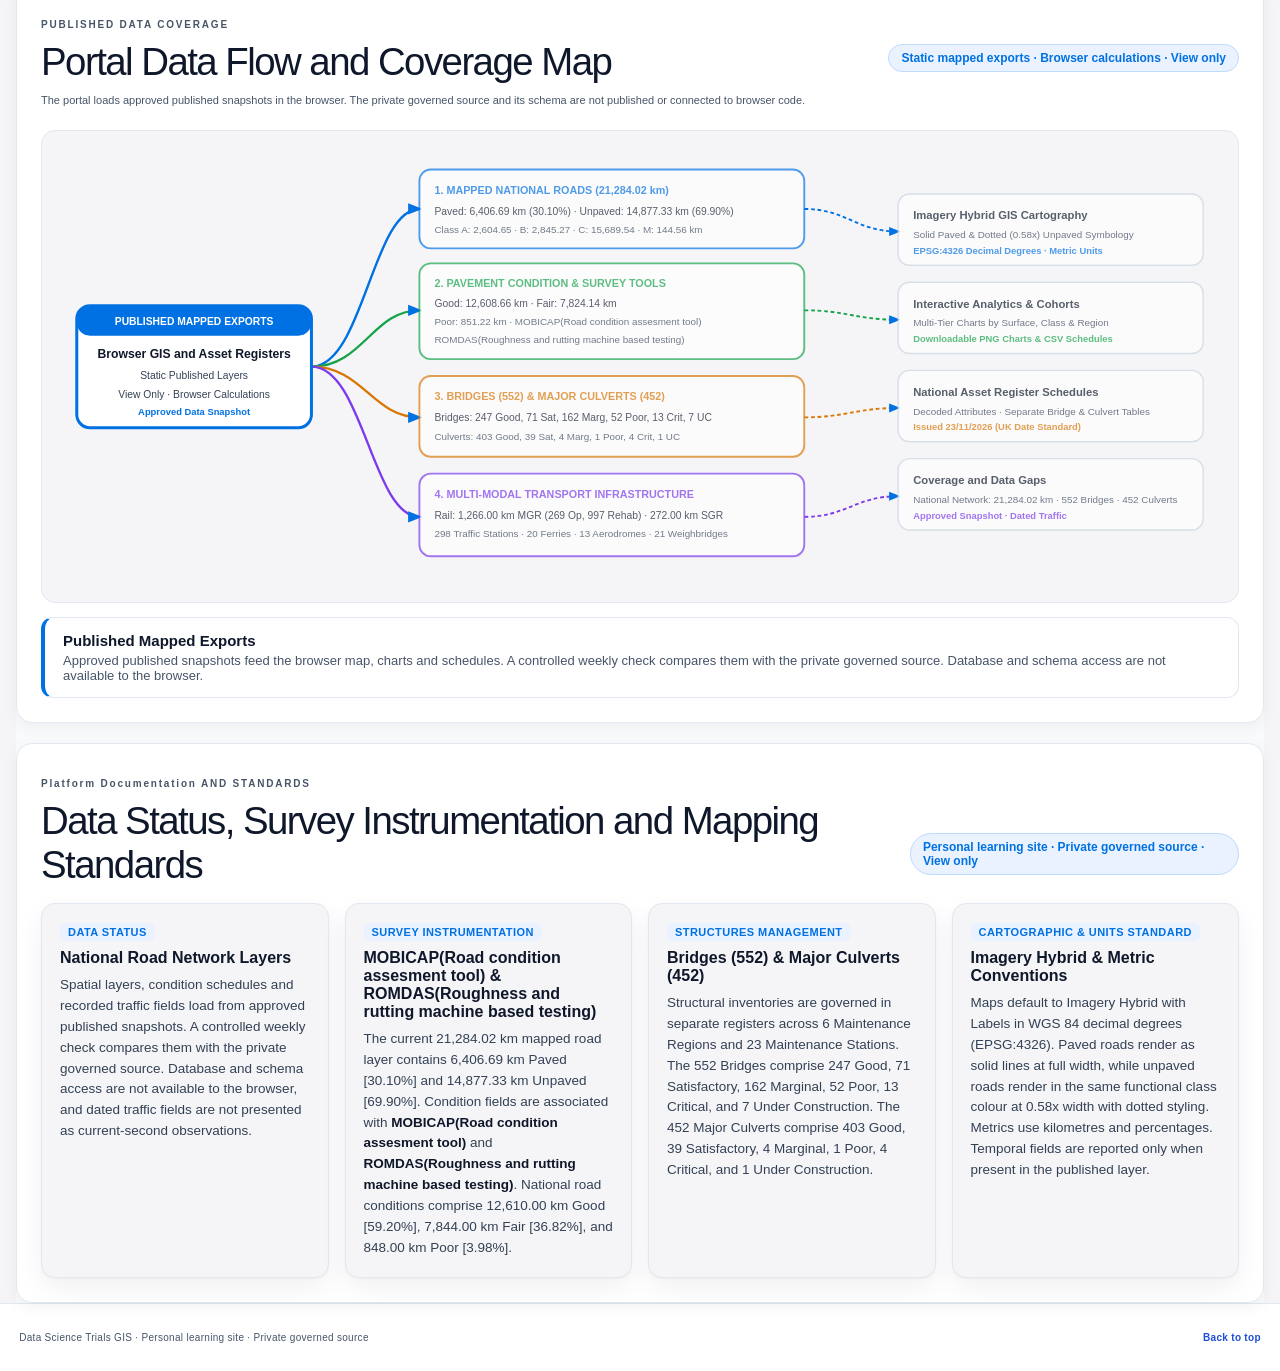
==== commit f35a62e5: "Show complete National Roads financial year series" ====
--- a/index.html
+++ b/index.html
@@ -134,9 +134,9 @@
           <div><span class="legend-dot culvert-dot"></span><strong>Major Culverts:</strong> 452 (403 Good, 39 Sat)</div>
         </div>
       </div>
-      <section id="network-overview" class="map-infographic-panel" aria-labelledby="network-overview-title"><h2 id="network-overview-title">Mapped network overview</h2><dl id="network-time-series" class="map-infographics" aria-label="National transport asset summary"><div class="metric-road"><dt>Current mapped layer</dt><dd>21,284.02 km</dd><small>National Roads</small></div><div class="metric-year"><dt>FY 2025-26</dt><dd>21,302 km</dd><small>Annual observation</small></div><div class="metric-year"><dt>FY 2026-27</dt><dd>21,284 km</dd><small>Annual observation</small></div><div class="metric-surface"><dt>Surface</dt><dd>6,406.69 km Paved</dd><small>30.10% Paved · 69.90% Unpaved</small><span class="metric-bars" aria-hidden="true"><i class="paved"></i><i class="unpaved"></i></span></div><div class="metric-condition"><dt>Condition</dt><dd>12,610 km Good</dd><small>59.20% Good · 36.82% Fair · 3.98% Poor</small><span class="metric-bars" aria-hidden="true"><i class="good"></i><i class="fair"></i><i class="poor"></i></span></div><div class="metric-structure"><dt>Structures</dt><dd>552 Bridges</dd><small>452 Major Culverts</small></div><div class="metric-coverage"><dt>Coverage</dt><dd>6 Regions</dd><small>23 Stations</small></div></dl></section>
+      <section id="network-overview" class="map-infographic-panel" aria-labelledby="network-overview-title"><h2 id="network-overview-title">Mapped network overview</h2><dl id="network-time-series" class="map-infographics" aria-label="National transport asset summary"><div class="metric-surface"><dt>Surface</dt><dd>6,406.69 km Paved</dd><small>30.10% Paved · 69.90% Unpaved</small><span class="metric-bars" aria-hidden="true"><i class="paved"></i><i class="unpaved"></i></span></div><div class="metric-condition"><dt>Condition</dt><dd>12,610 km Good</dd><small>59.20% Good · 36.82% Fair · 3.98% Poor</small><span class="metric-bars" aria-hidden="true"><i class="good"></i><i class="fair"></i><i class="poor"></i></span></div><div class="metric-structure"><dt>Structures</dt><dd>552 Bridges</dd><small>452 Major Culverts</small></div><div class="metric-coverage"><dt>Coverage</dt><dd>6 Regions</dd><small>23 Stations</small></div></dl></section>
       <section id="transport-timeline" class="transport-timeline" aria-labelledby="timeline-title">
-        <div class="timeline-heading"><div><p class="eyebrow">PUBLISHED TEMPORAL FIELDS</p><h2 id="timeline-title">Temporal distribution for this transport layer</h2></div><div class="timeline-actions"><label for="timeline-metric">Measure <select id="timeline-metric"></select></label><button type="button" id="timeline-download">Download CSV</button></div></div>
+        <div class="timeline-heading"><div><p class="eyebrow">PUBLISHED TEMPORAL FIELDS</p><h2 id="timeline-title">National Road Network time series</h2></div><div class="timeline-actions"><label for="timeline-metric">Measure <select id="timeline-metric"></select></label><button type="button" id="timeline-download">Download CSV</button></div></div>
         <p id="timeline-note" role="status">Calculated in the browser from the approved published snapshot.</p>
         <div id="timeline-chart-wrap"><canvas id="timeline-chart" role="img" aria-label="Temporal distribution chart"></canvas></div>
       </section>
@@ -151,7 +151,7 @@
           <article id="class-view" class="chart-card"><div class="chart-header"><h3>Functional Class</h3><span>Class A, B, C &amp; Expressway (km)</span></div><canvas id="class-chart" role="img" aria-label="Road class length chart"></canvas></article>
           <article id="traffic-view" class="chart-card"><div class="chart-header"><h3>Recorded AADT Field by Functional Class</h3><span>Length-weighted recorded field (veh/day)</span></div><canvas id="traffic-chart" role="img" aria-label="Recorded AADT field by road class chart"></canvas><p class="chart-caveat">The published field is a static historical observation and is not verified as current or live traffic.</p></article>
         </div>
-        <p class="data-note">Road charts report physical mapped length in kilometres (km) and percentages (%) across the current 21,284.02 km mapped layer. The annual National Roads length series reports 21,302 km for FY 2025-26 and 21,284 km for FY 2026-27. Approved snapshots are checked weekly against the private governed source.</p>
+        <p class="data-note">Road charts report physical mapped length in kilometres (km) and percentages (%) across the current 21,284.02 km mapped layer. The National Roads time series covers every financial year from FY 2008-09 to FY 2026-27. Approved snapshots are checked weekly against the private governed source.</p>
       </div>
       <section id="transport-chart-gallery" class="analysis-panel chart-gallery" aria-label="Charts for the selected transport tab"></section>
       
@@ -302,7 +302,7 @@
   </main>
   <footer><span>Data Science Trials GIS · Personal learning site · Private governed source</span><a href="#page-title">Back to top</a></footer>
   <nav class="floating-actions" aria-label="Page actions"><button type="button" data-action="back" aria-label="Go back" title="Go back">←</button><button type="button" data-action="top" aria-label="Back to top" title="Back to top">↑</button><button type="button" data-action="download" aria-label="Choose map download format" title="Choose map download format" aria-haspopup="true"><svg viewBox="0 0 24 24" aria-hidden="true"><path d="M12 3v11m-4-4 4 4 4-4M4 16v4h16v-4"/></svg><span>Download</span></button></nav>
-  <script src="vendor/leaflet.min.js"></script><script src="vendor/chart.umd.min.js"></script><script src="transport-chart-gallery.js?v=20261124-fy-series" defer></script><script src="gis-studio.js?v=20261125-map-infographics" defer></script><script src="transport-timeline.js?v=20261125-private-source" defer></script><script src="floating-actions.js?v=20261123-v113" defer></script><script src="portal-motion.js?v=20261123-v113" defer></script><script src="transport-photos.js?v=20261123-v113" defer></script>
+  <script src="vendor/leaflet.min.js"></script><script src="vendor/chart.umd.min.js"></script><script src="transport-chart-gallery.js?v=20261124-fy-series" defer></script><script src="gis-studio.js?v=20261125-map-infographics" defer></script><script src="transport-timeline.js?v=20261125-full-financial-year-series" defer></script><script src="floating-actions.js?v=20261123-v113" defer></script><script src="portal-motion.js?v=20261123-v113" defer></script><script src="transport-photos.js?v=20261123-v113" defer></script>
   <script src="mindmap-interactive.js?v=20261125-private-source" defer></script>
 </body>
 </html>
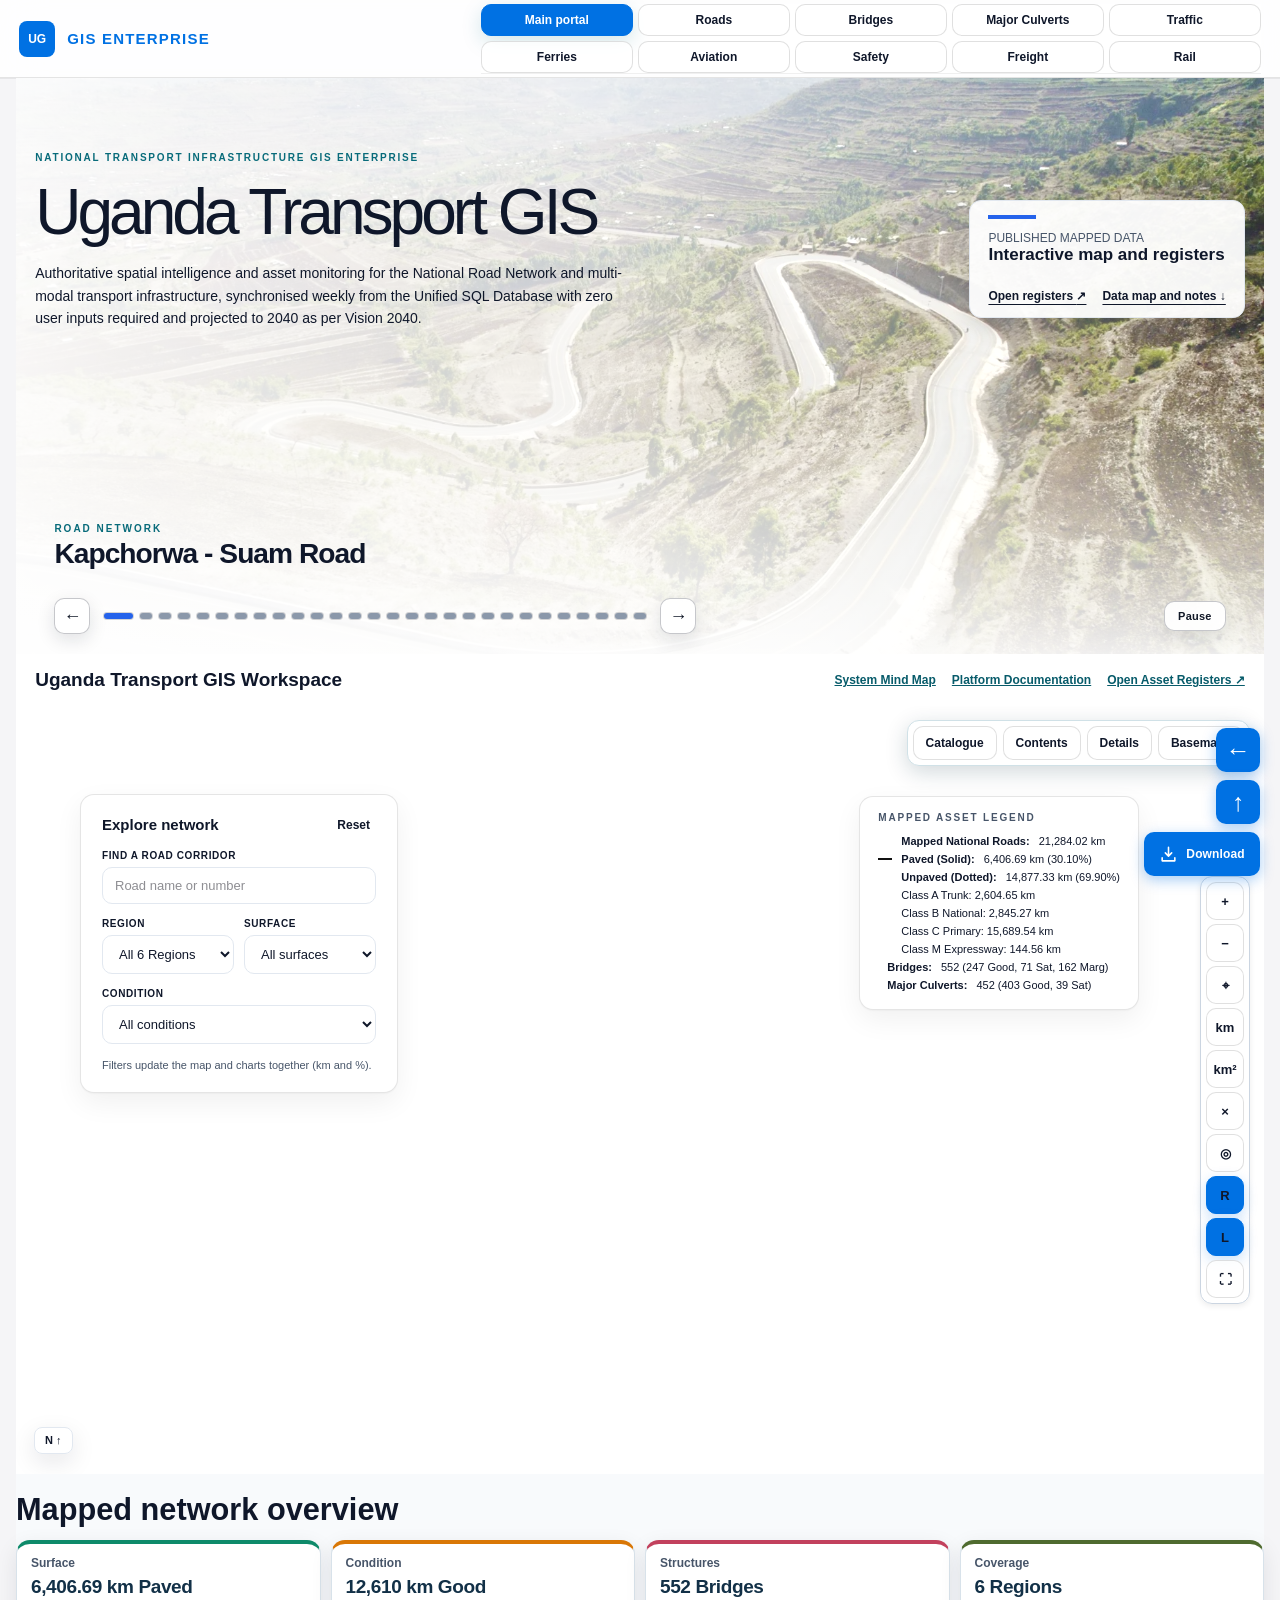
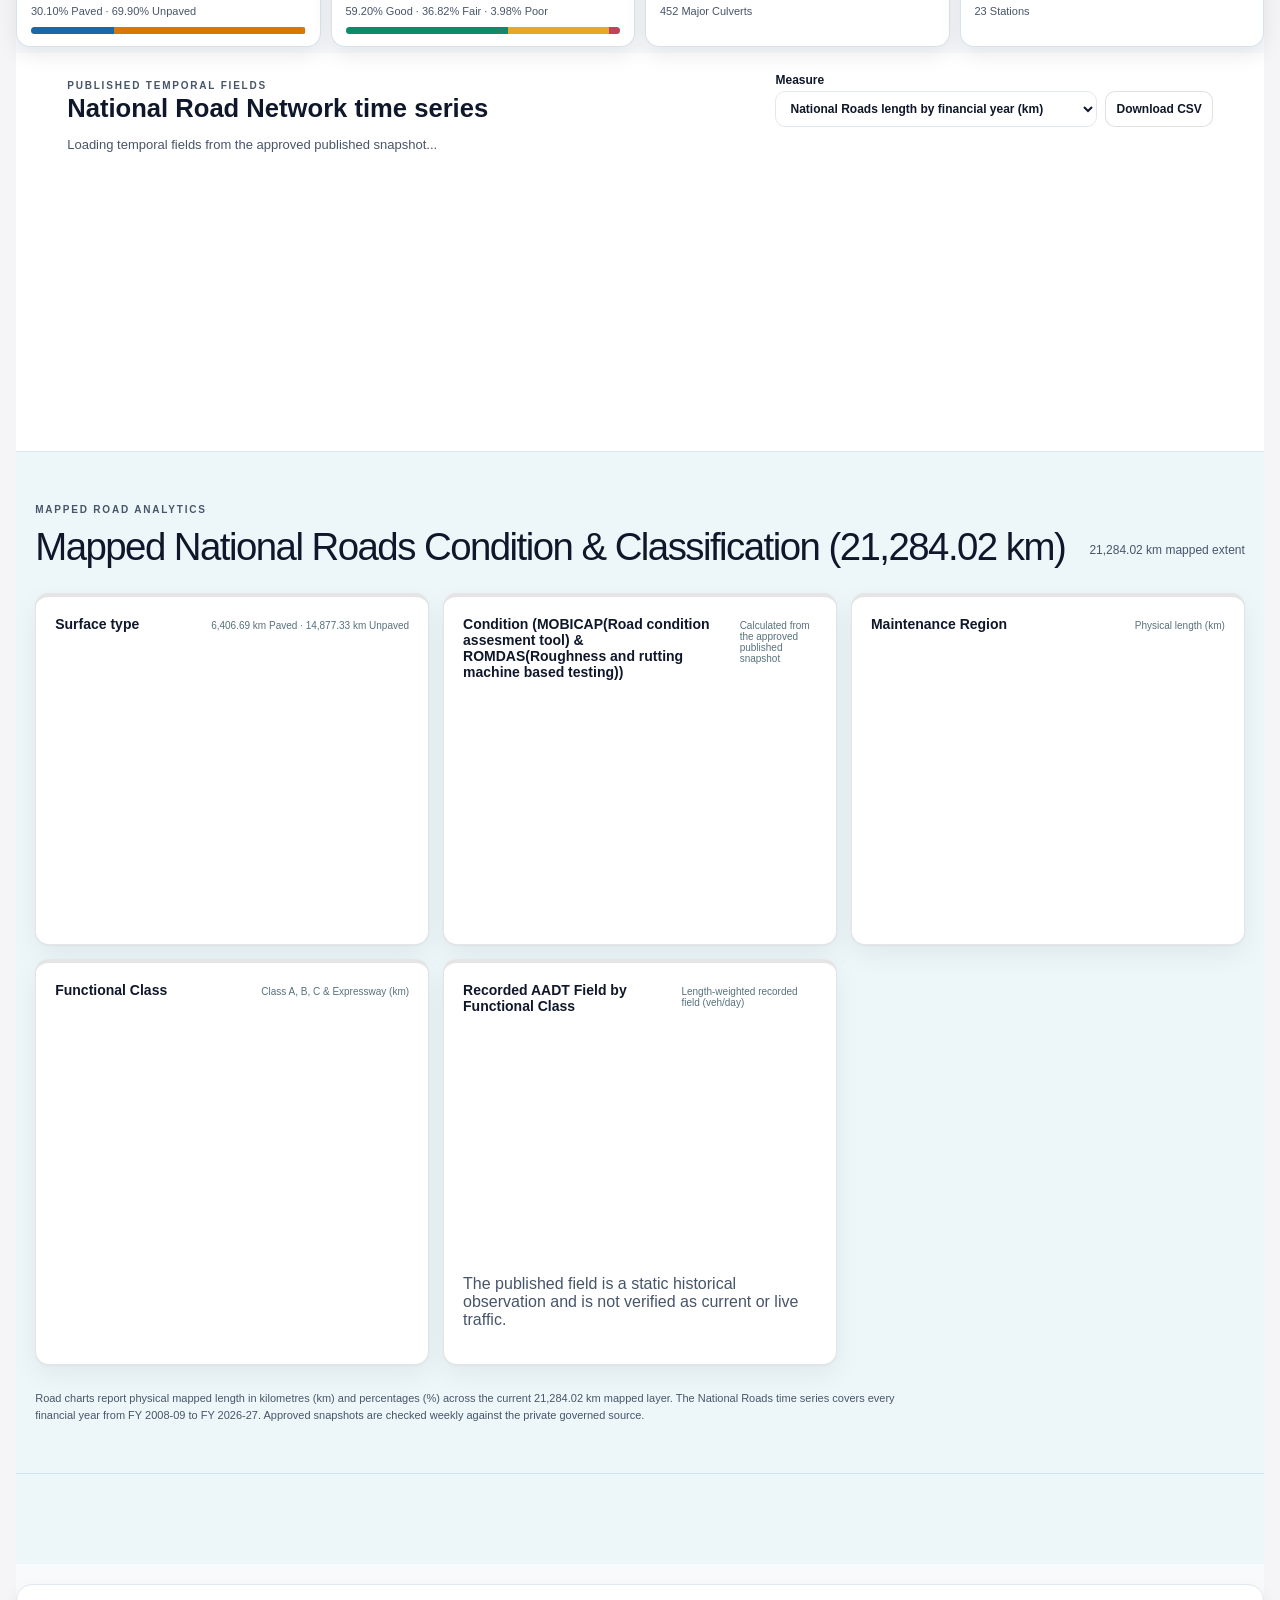
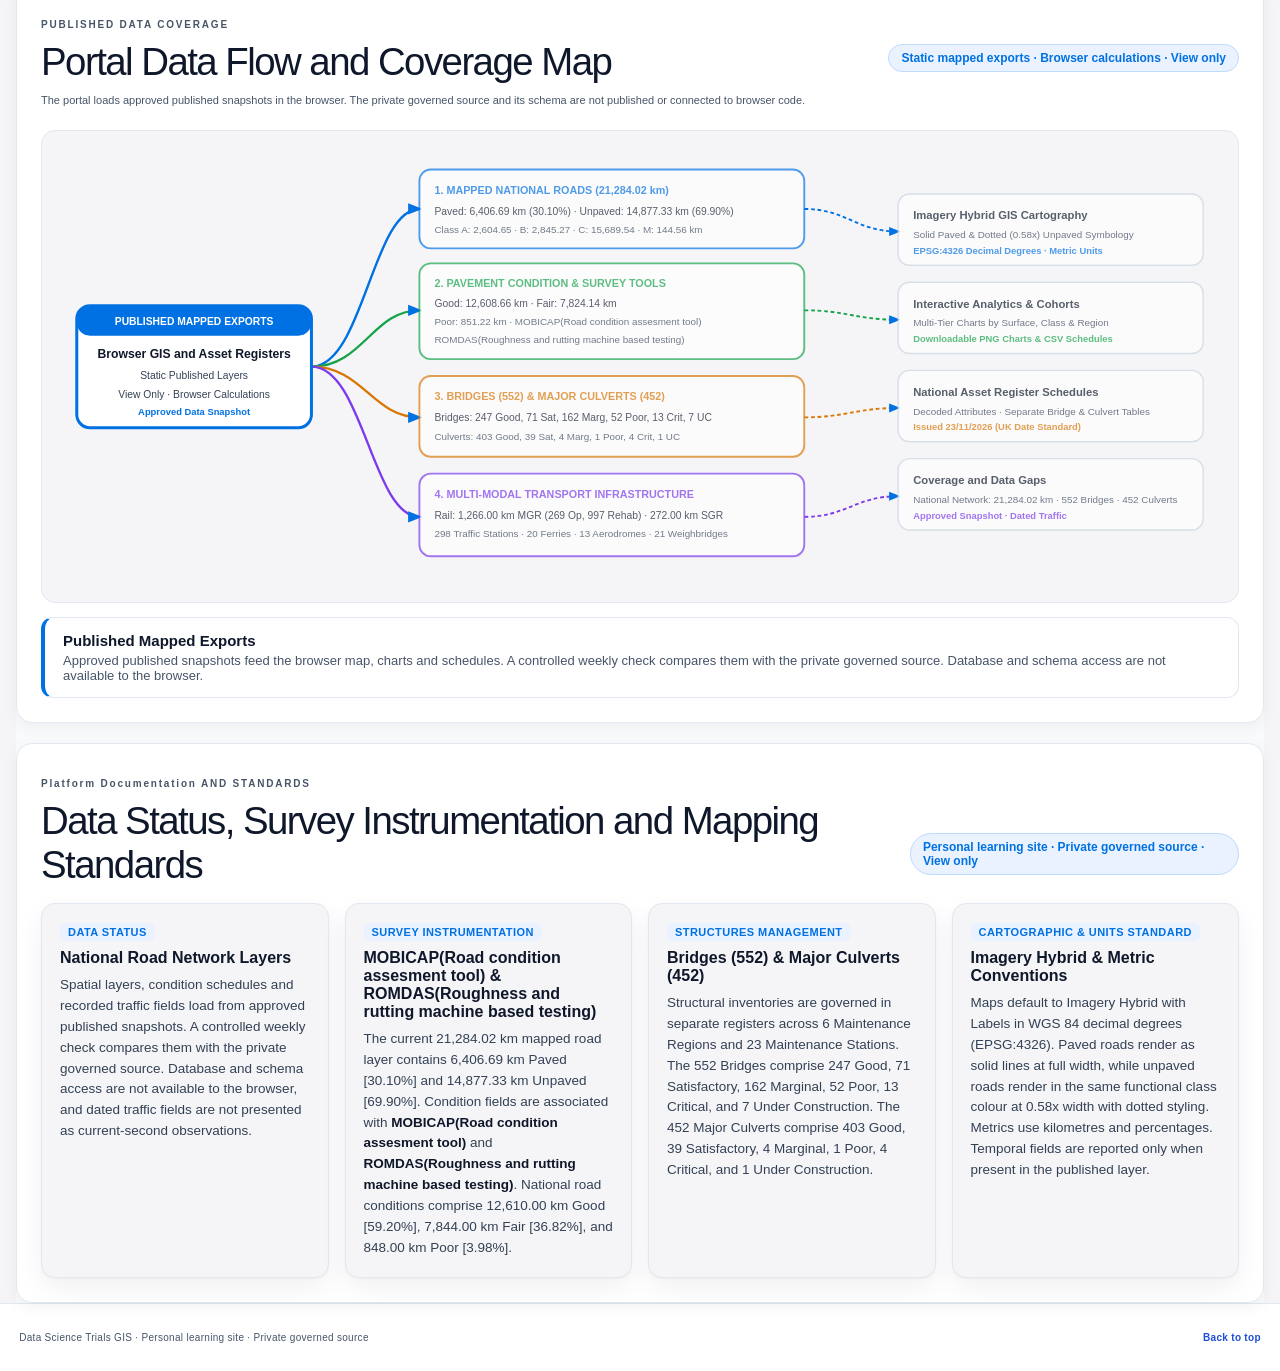
==== commit a54f6290: "Expand road surface and traffic time series" ====
--- a/index.html
+++ b/index.html
@@ -76,8 +76,62 @@
         <figure class="transport-photo" aria-hidden="true"><img src="media/kampala-northern-bypass.webp" alt="Traffic moving along the divided Kampala Northern Bypass" width="1800" height="1013" loading="lazy"><figcaption><span>EXPRESSWAYS &amp; BYPASSES</span><strong>Kampala Northern Bypass</strong></figcaption></figure>
       </div>
       <section class="intro" aria-labelledby="page-title">
-        <div class="intro-copy"><p id="intro-kicker" class="eyebrow">Data Science Trials / Uganda Transport GIS</p><h1 id="page-title">Uganda Transport GIS</h1><p id="intro-note" class="intro-note">Approved published snapshots for a personal learning portal. Database and schema access are not available to the browser.</p></div>
+        <div class="intro-copy"><p id="intro-kicker" class="eyebrow">NATIONAL TRANSPORT INFRASTRUCTURE GIS ENTERPRISE</p><h1 id="page-title">Uganda Transport GIS</h1><p id="intro-note" class="intro-note">Authoritative spatial intelligence and asset monitoring for the National Road Network and multi-modal transport infrastructure, synchronised weekly from the Unified SQL Database with zero user inputs required and projected to 2040 as per Vision 2040.</p></div>
         <div class="intro-aside"><span class="accent-line"></span><p>PUBLISHED MAPPED DATA<br><strong id="intro-aside-title">Interactive map and registers</strong></p><div class="intro-aside-links"><a id="intro-table-link" href="./data-explorer.html">Open registers <span aria-hidden="true">↗</span></a><a href="#platform-mindmap">Data map and notes ↓</a></div></div>
+      </section>
+      <section class="portal-infographics-hero" aria-label="National Transport Asset Infographics">
+        <div class="infographics-grid">
+          <div class="infographic-card">
+            <div class="info-tag" style="background:#EBF5FF;color:#0071E3;">NETWORK EXTENT</div>
+            <div class="info-val">21,284.02 <span class="unit">km</span></div>
+            <div class="info-sub">National Road Network Baseline</div>
+            <div class="info-bar-wrap" title="Paved: 6,406.69 km (30.10%) | Unpaved: 14,877.33 km (69.90%)">
+              <div class="info-bar-fill" style="width:30.10%;background:#0071E3;"></div>
+              <div class="info-bar-fill" style="width:69.90%;background:#D97706;"></div>
+            </div>
+            <div class="info-breakdown">
+              <span><strong style="color:#0071E3;">Paved:</strong> 6,406.69 km (30.10%)</span>
+              <span><strong style="color:#D97706;">Unpaved:</strong> 14,877.33 km (69.90%)</span>
+            </div>
+          </div>
+          <div class="infographic-card">
+            <div class="info-tag" style="background:#DCFCE7;color:#15803D;">SURFACE CONDITION</div>
+            <div class="info-val">12,610.00 <span class="unit">km</span> <span class="badge" style="background:#DCFCE7;color:#15803D;">Good (59.20%)</span></div>
+            <div class="info-sub">MOBICAP &amp; ROMDAS Machine Testing</div>
+            <div class="info-bar-wrap" title="Good: 59.20% | Fair: 36.82% | Poor: 3.98%">
+              <div class="info-bar-fill" style="width:59.20%;background:#16A34A;"></div>
+              <div class="info-bar-fill" style="width:36.82%;background:#D97706;"></div>
+              <div class="info-bar-fill" style="width:3.98%;background:#DC2626;"></div>
+            </div>
+            <div class="info-breakdown">
+              <span><strong style="color:#D97706;">Fair:</strong> 7,844.00 km (36.82%)</span>
+              <span><strong style="color:#DC2626;">Poor:</strong> 848.00 km (3.98%)</span>
+            </div>
+          </div>
+          <div class="infographic-card">
+            <div class="info-tag" style="background:#F3E8FF;color:#7C3AED;">STRUCTURES REGISTER</div>
+            <div class="info-val">1,004 <span class="unit">Assets</span></div>
+            <div class="info-sub">Governed in Separate Registers</div>
+            <div class="info-structures-pills">
+              <div class="struct-pill"><span class="pill-dot" style="background:#0071E3;"></span><strong>552</strong> Bridges</div>
+              <div class="struct-pill"><span class="pill-dot" style="background:#0D9488;"></span><strong>452</strong> Major Culverts</div>
+            </div>
+            <div class="info-breakdown">
+              <span><strong>Jurisdiction:</strong> 6 Regions · 23 Stations</span>
+            </div>
+          </div>
+          <div class="infographic-card">
+            <div class="info-tag" style="background:#FEF3C7;color:#B45309;">SYSTEM ARCHITECTURE</div>
+            <div class="info-val">Weekly <span class="unit">Sync</span></div>
+            <div class="info-sub">Unified SQL Database Store</div>
+            <div class="info-status-pill">
+              <span class="live-dot" style="display:inline-block;width:8px;height:8px;border-radius:50%;background:#16A34A;margin-right:6px;"></span>Strictly View-Only · Zero User Input
+            </div>
+            <div class="info-breakdown">
+              <span><strong>Planning Horizon:</strong> Vision 2040 Standard</span>
+            </div>
+          </div>
+        </div>
       </section>
       <div class="transport-photos-controls"><button type="button" class="transport-photo-arrow" data-photo-action="previous" aria-label="Previous photograph">←</button><div class="transport-photo-dots" aria-label="Choose photograph"><button type="button" class="is-active" data-photo-index="0" aria-label="Show Kapchorwa - Suam Road" aria-current="true"></button><button type="button" data-photo-index="1" aria-label="Show Source of the Nile Bridge"></button><button type="button" data-photo-index="2" aria-label="Show MV Kyoga II ferry"></button><button type="button" data-photo-index="3" aria-label="Show Kampala Northern Bypass"></button></div><button type="button" class="transport-photo-arrow" data-photo-action="next" aria-label="Next photograph">→</button><button type="button" class="transport-photo-pause" data-photo-action="pause" aria-label="Pause automatic rotation" aria-pressed="false">Pause</button></div>
       <p class="screen-reader-only" id="transport-photo-status" role="status" aria-live="polite"></p>
@@ -302,7 +356,7 @@
   </main>
   <footer><span>Data Science Trials GIS · Personal learning site · Private governed source</span><a href="#page-title">Back to top</a></footer>
   <nav class="floating-actions" aria-label="Page actions"><button type="button" data-action="back" aria-label="Go back" title="Go back">←</button><button type="button" data-action="top" aria-label="Back to top" title="Back to top">↑</button><button type="button" data-action="download" aria-label="Choose map download format" title="Choose map download format" aria-haspopup="true"><svg viewBox="0 0 24 24" aria-hidden="true"><path d="M12 3v11m-4-4 4 4 4-4M4 16v4h16v-4"/></svg><span>Download</span></button></nav>
-  <script src="vendor/leaflet.min.js"></script><script src="vendor/chart.umd.min.js"></script><script src="transport-chart-gallery.js?v=20261124-fy-series" defer></script><script src="gis-studio.js?v=20261125-map-infographics" defer></script><script src="transport-timeline.js?v=20261125-full-financial-year-series" defer></script><script src="floating-actions.js?v=20261123-v113" defer></script><script src="portal-motion.js?v=20261123-v113" defer></script><script src="transport-photos.js?v=20261123-v113" defer></script>
+  <script src="vendor/leaflet.min.js"></script><script src="vendor/chart.umd.min.js"></script><script src="transport-chart-gallery.js?v=20261124-fy-series" defer></script><script src="gis-studio.js?v=20261125-map-infographics" defer></script><script src="transport-timeseries-data.js?v=20261125-expanded-series" defer></script><script src="transport-timeline.js?v=20261125-expanded-series" defer></script><script src="floating-actions.js?v=20261123-v113" defer></script><script src="portal-motion.js?v=20261123-v113" defer></script><script src="transport-photos.js?v=20261123-v113" defer></script>
   <script src="mindmap-interactive.js?v=20261125-private-source" defer></script>
 </body>
 </html>
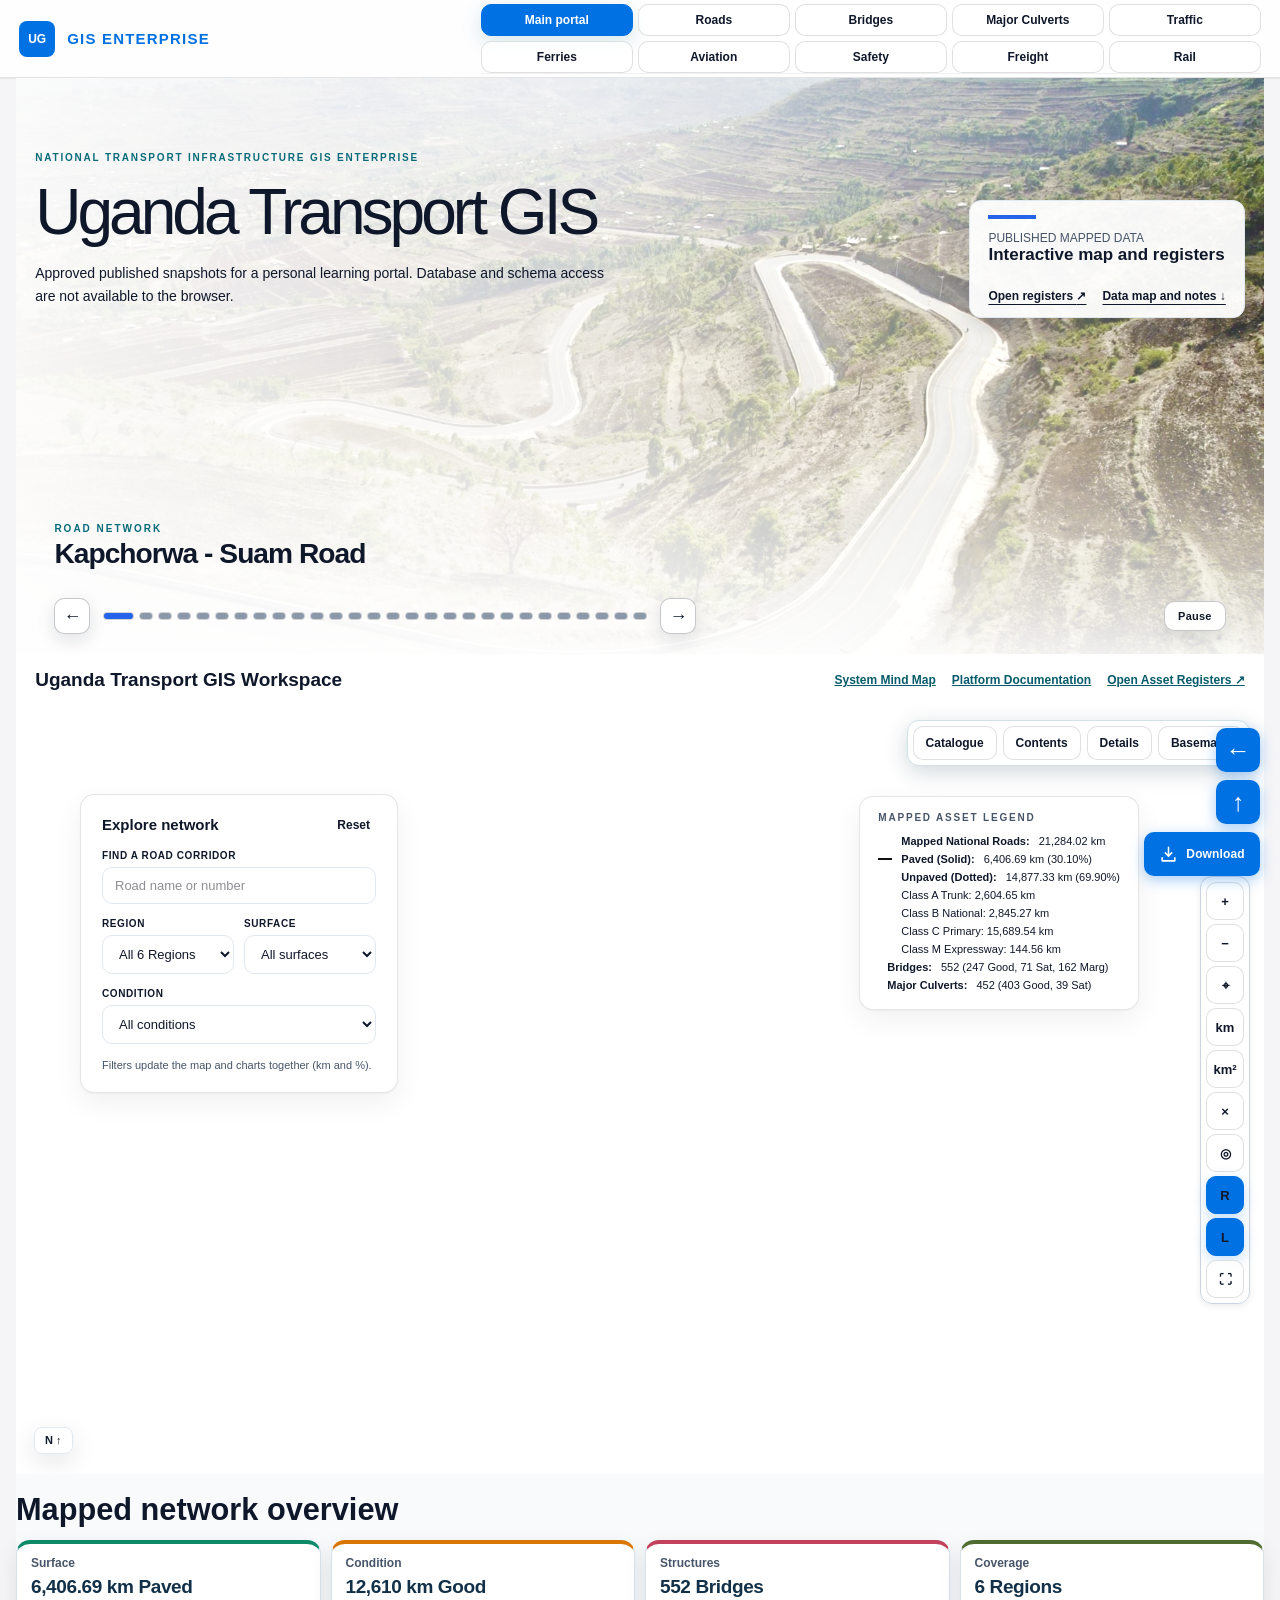
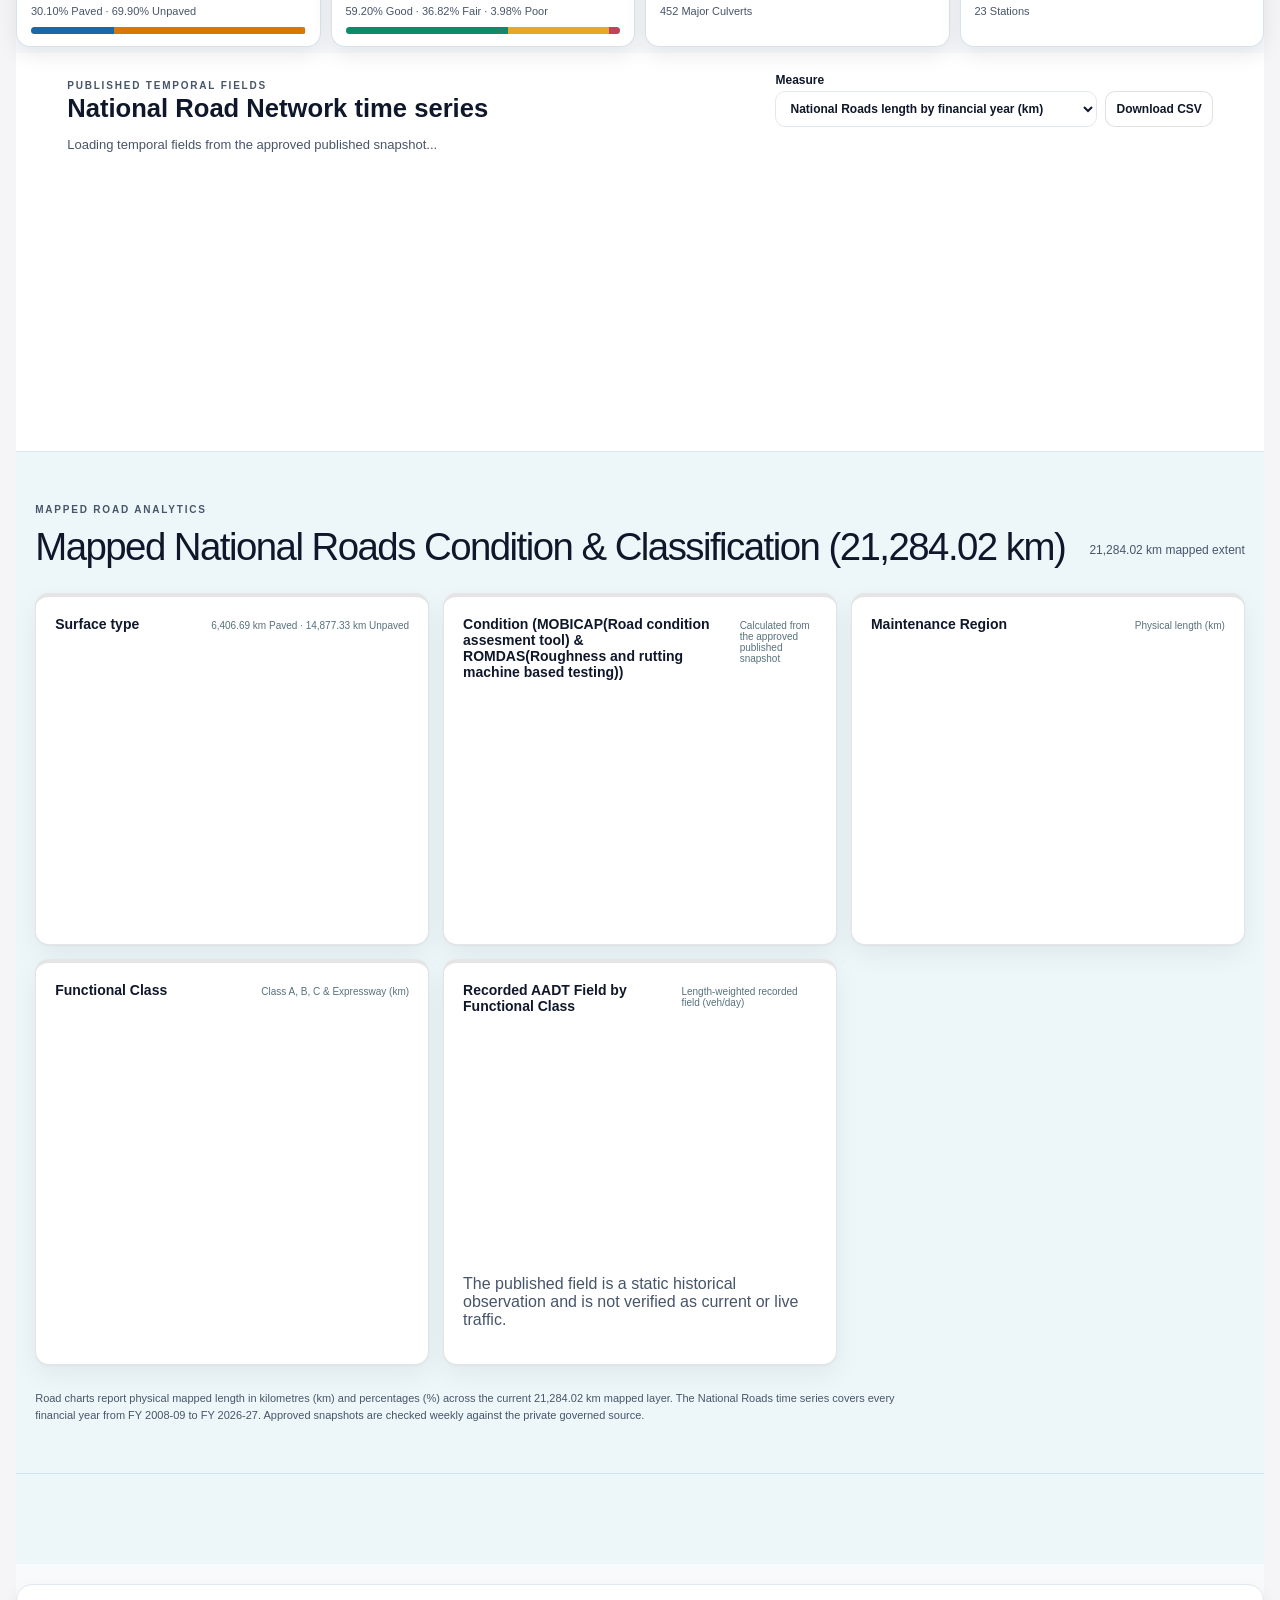
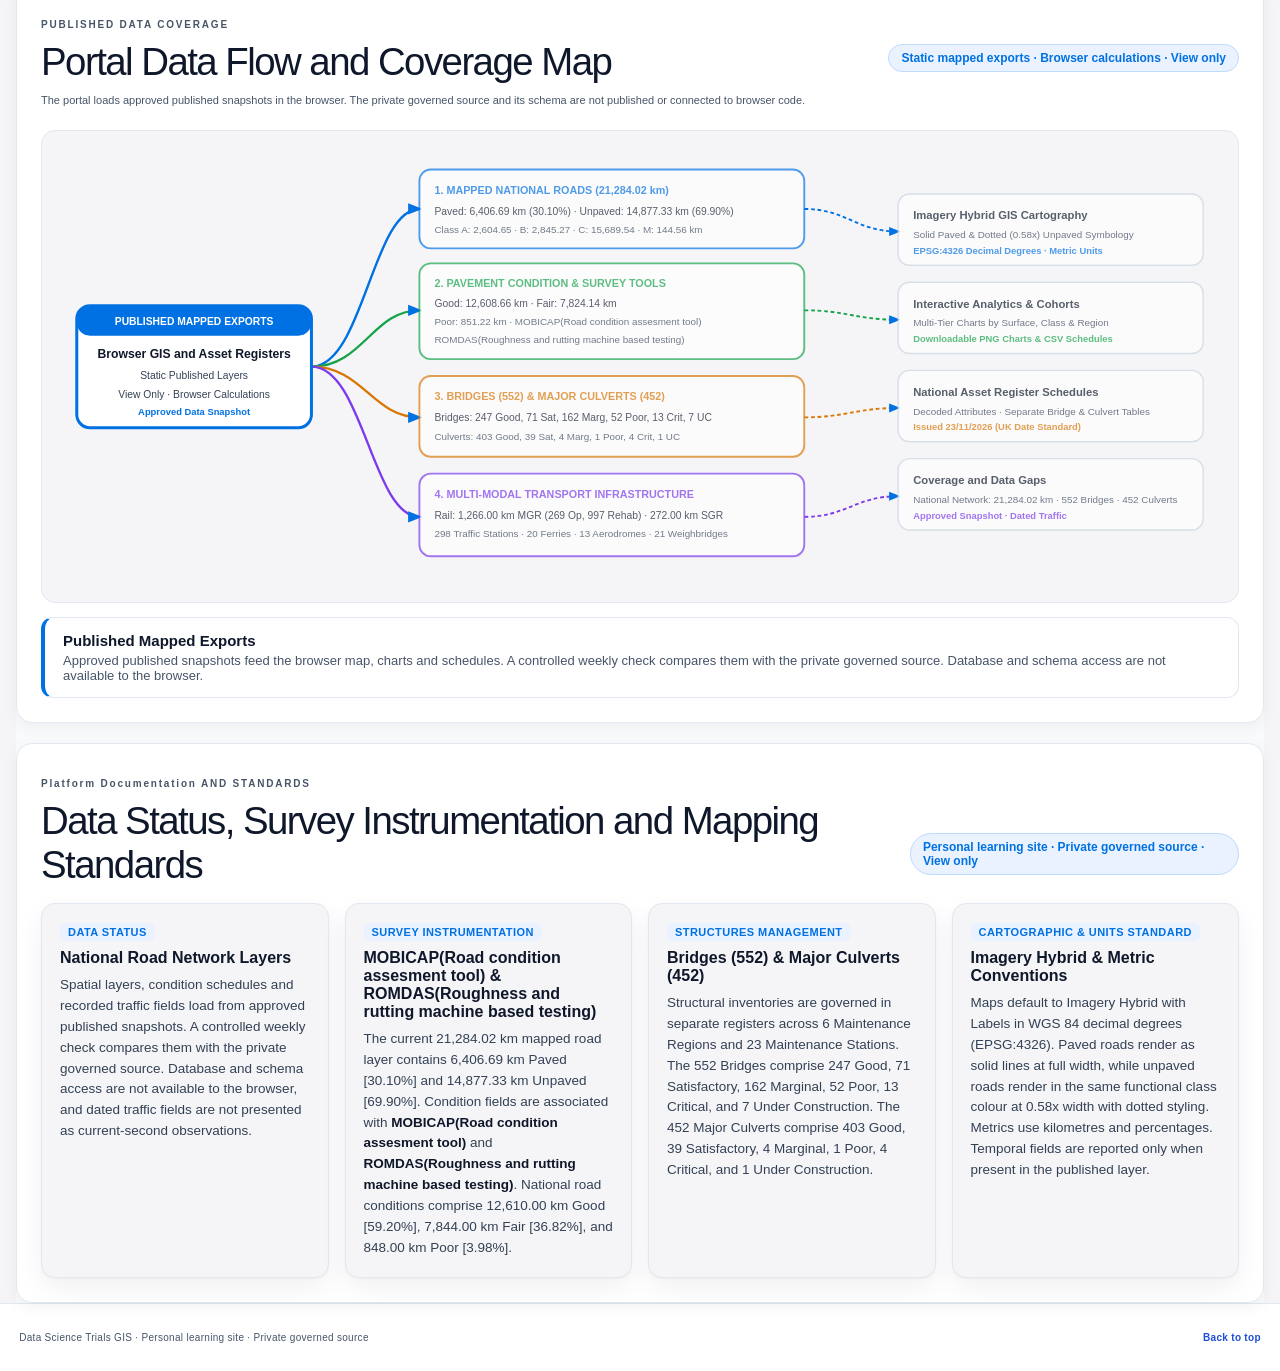
==== commit 84fb7a5c: "Restore private data boundary wording" ====
--- a/index.html
+++ b/index.html
@@ -76,7 +76,7 @@
         <figure class="transport-photo" aria-hidden="true"><img src="media/kampala-northern-bypass.webp" alt="Traffic moving along the divided Kampala Northern Bypass" width="1800" height="1013" loading="lazy"><figcaption><span>EXPRESSWAYS &amp; BYPASSES</span><strong>Kampala Northern Bypass</strong></figcaption></figure>
       </div>
       <section class="intro" aria-labelledby="page-title">
-        <div class="intro-copy"><p id="intro-kicker" class="eyebrow">NATIONAL TRANSPORT INFRASTRUCTURE GIS ENTERPRISE</p><h1 id="page-title">Uganda Transport GIS</h1><p id="intro-note" class="intro-note">Authoritative spatial intelligence and asset monitoring for the National Road Network and multi-modal transport infrastructure, synchronised weekly from the Unified SQL Database with zero user inputs required and projected to 2040 as per Vision 2040.</p></div>
+        <div class="intro-copy"><p id="intro-kicker" class="eyebrow">NATIONAL TRANSPORT INFRASTRUCTURE GIS ENTERPRISE</p><h1 id="page-title">Uganda Transport GIS</h1><p id="intro-note" class="intro-note">Approved published snapshots for a personal learning portal. Database and schema access are not available to the browser.</p></div>
         <div class="intro-aside"><span class="accent-line"></span><p>PUBLISHED MAPPED DATA<br><strong id="intro-aside-title">Interactive map and registers</strong></p><div class="intro-aside-links"><a id="intro-table-link" href="./data-explorer.html">Open registers <span aria-hidden="true">↗</span></a><a href="#platform-mindmap">Data map and notes ↓</a></div></div>
       </section>
       <section class="portal-infographics-hero" aria-label="National Transport Asset Infographics">
@@ -123,12 +123,12 @@
           <div class="infographic-card">
             <div class="info-tag" style="background:#FEF3C7;color:#B45309;">SYSTEM ARCHITECTURE</div>
             <div class="info-val">Weekly <span class="unit">Sync</span></div>
-            <div class="info-sub">Unified SQL Database Store</div>
+            <div class="info-sub">Private governed source</div>
             <div class="info-status-pill">
               <span class="live-dot" style="display:inline-block;width:8px;height:8px;border-radius:50%;background:#16A34A;margin-right:6px;"></span>Strictly View-Only · Zero User Input
             </div>
             <div class="info-breakdown">
-              <span><strong>Planning Horizon:</strong> Vision 2040 Standard</span>
+              <span><strong>Update control:</strong> Reviewed weekly</span>
             </div>
           </div>
         </div>
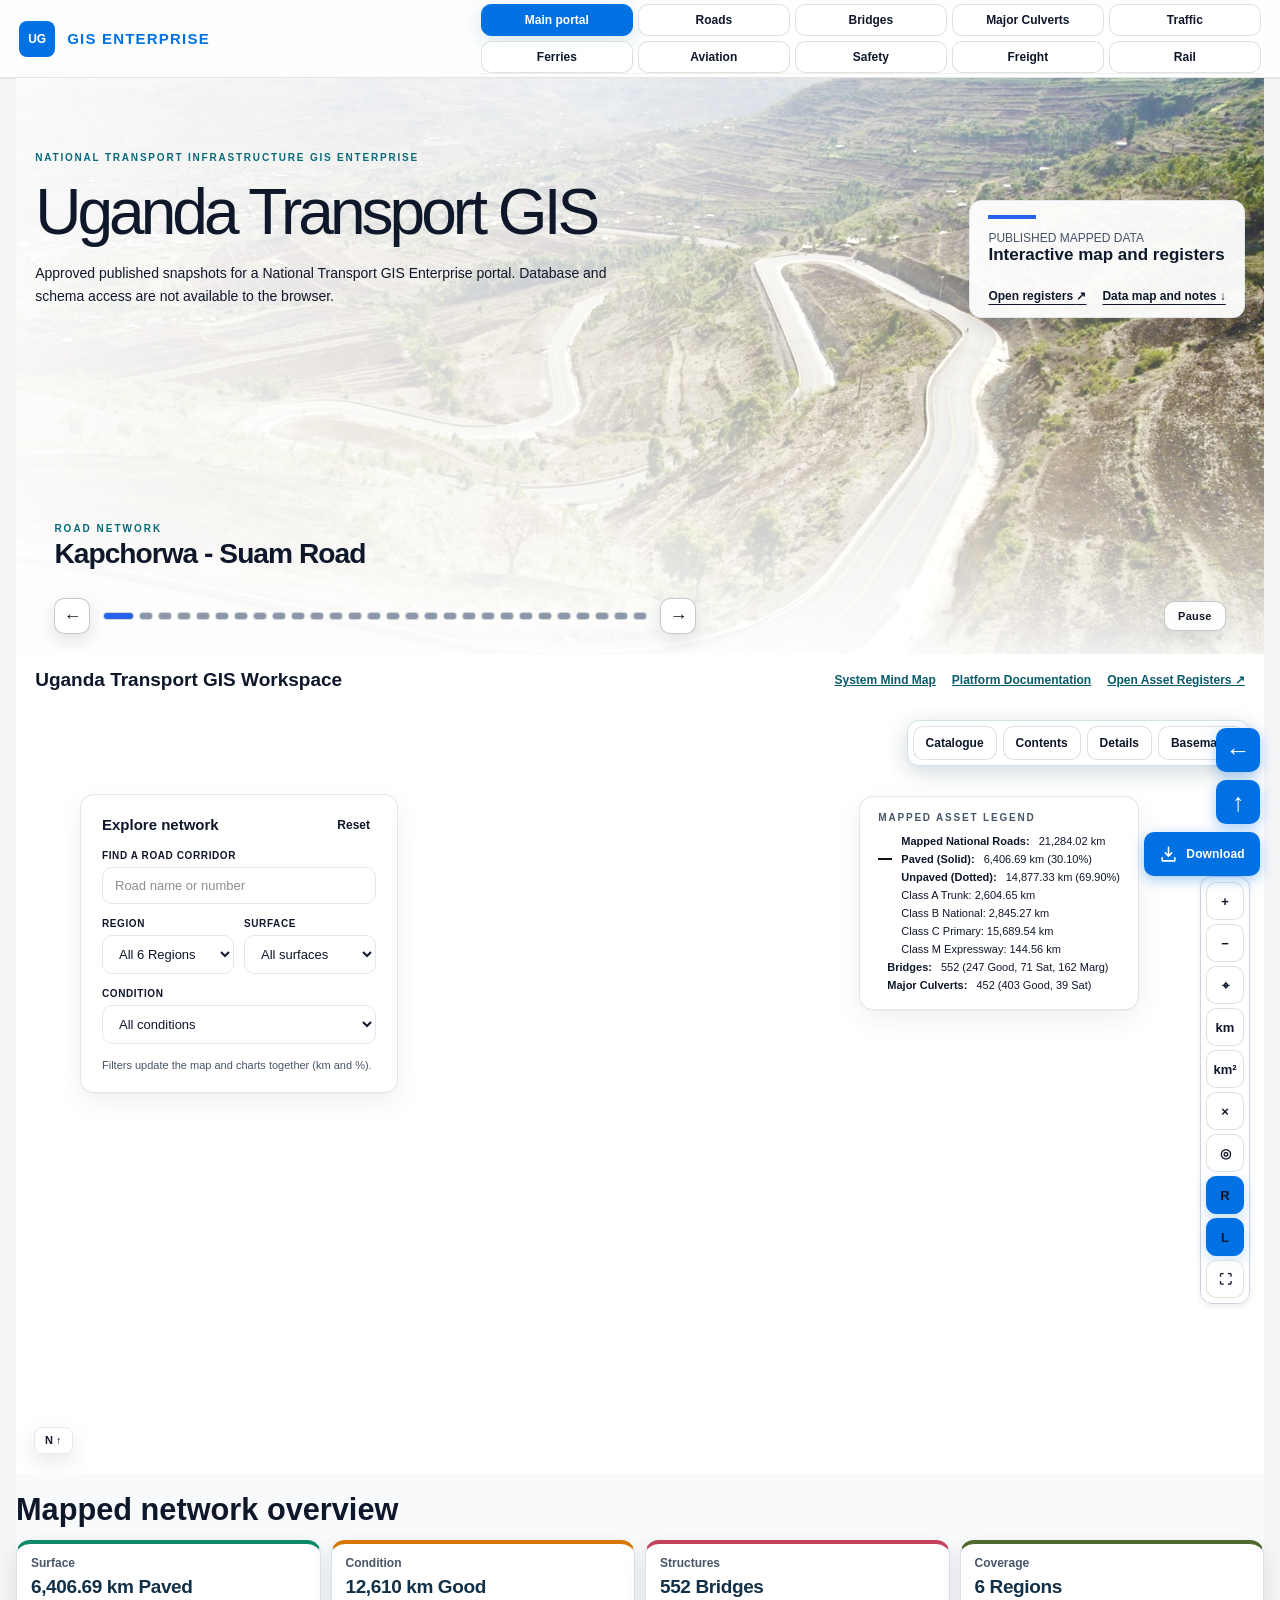
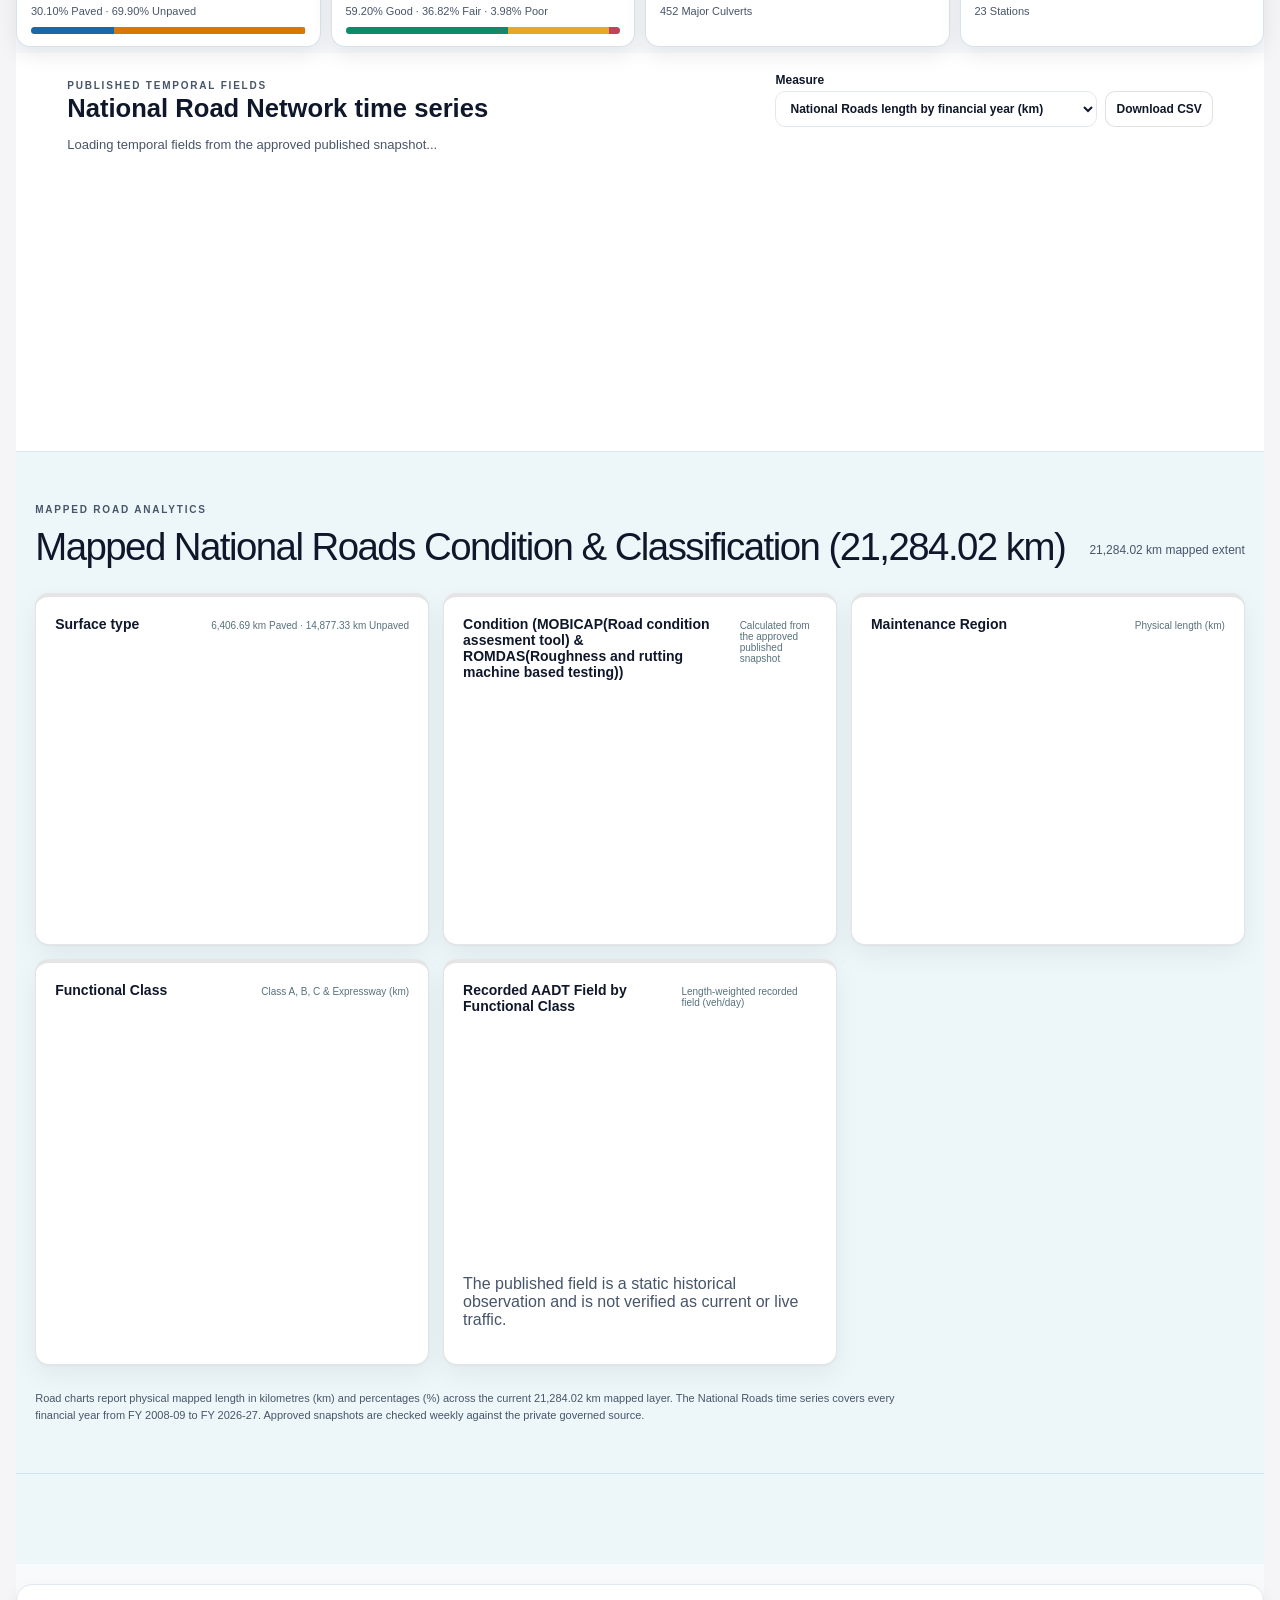
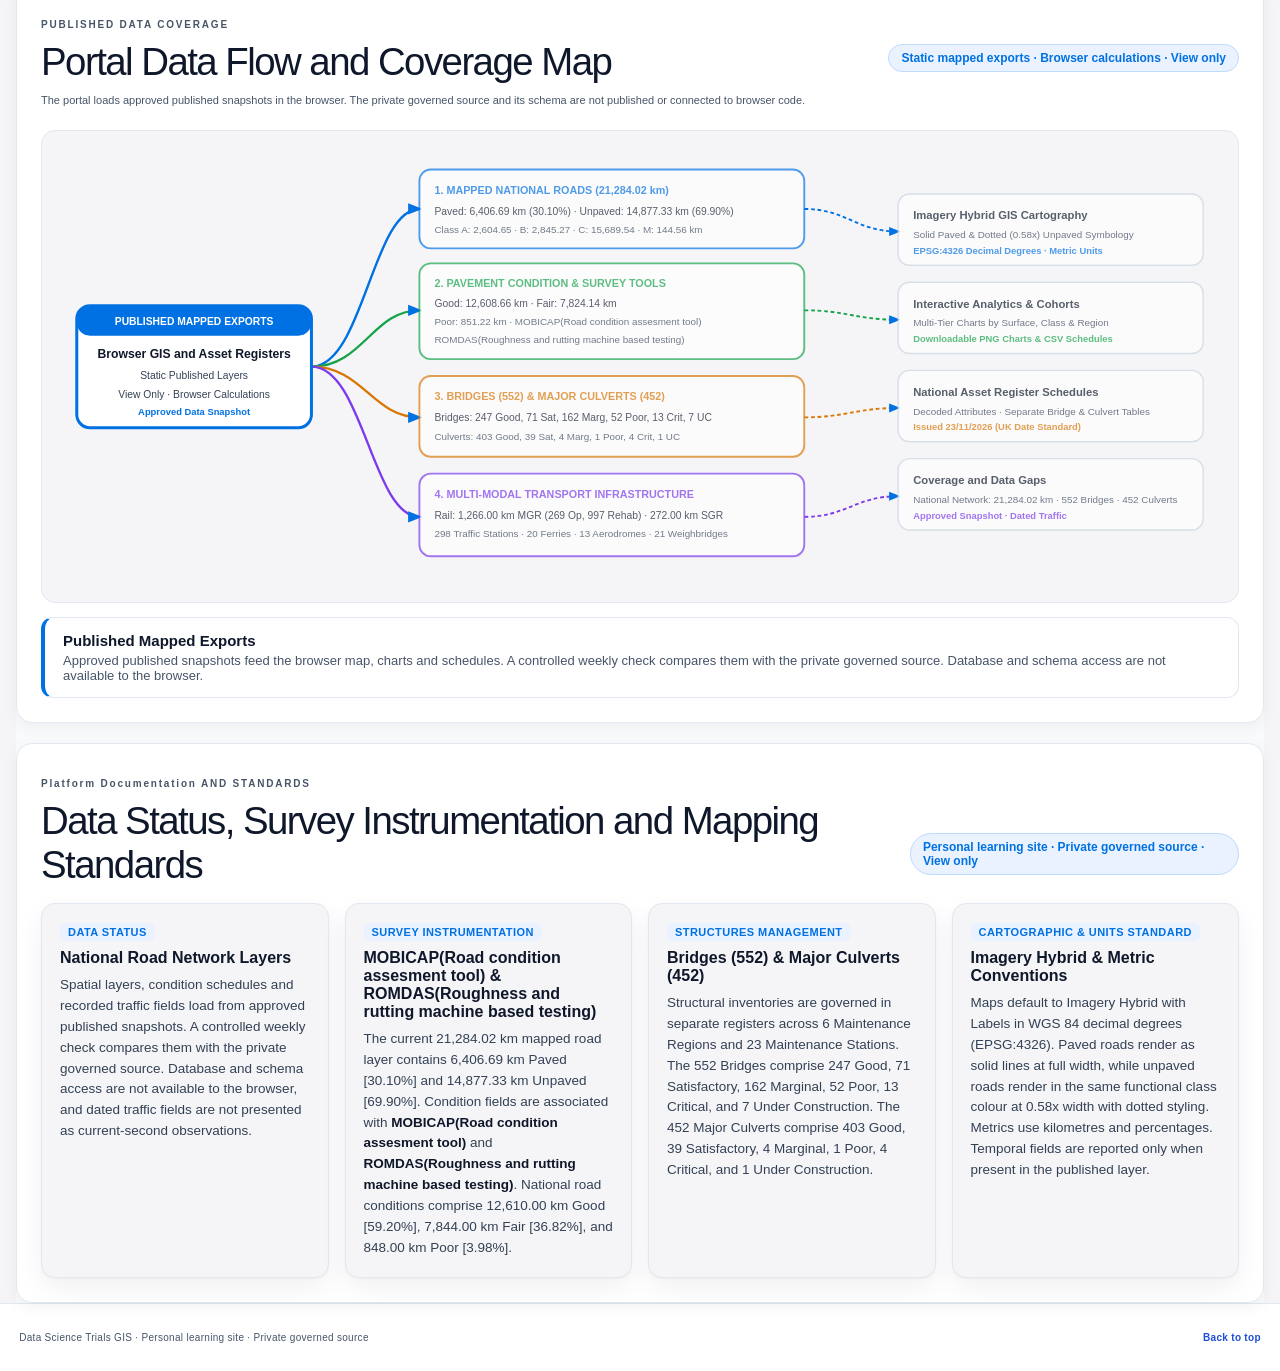
==== commit d2ad839b: "fix(portal): sanitize disclaimer to National Transport GIS Enterprise portal" ====
--- a/index.html
+++ b/index.html
@@ -76,7 +76,7 @@
         <figure class="transport-photo" aria-hidden="true"><img src="media/kampala-northern-bypass.webp" alt="Traffic moving along the divided Kampala Northern Bypass" width="1800" height="1013" loading="lazy"><figcaption><span>EXPRESSWAYS &amp; BYPASSES</span><strong>Kampala Northern Bypass</strong></figcaption></figure>
       </div>
       <section class="intro" aria-labelledby="page-title">
-        <div class="intro-copy"><p id="intro-kicker" class="eyebrow">NATIONAL TRANSPORT INFRASTRUCTURE GIS ENTERPRISE</p><h1 id="page-title">Uganda Transport GIS</h1><p id="intro-note" class="intro-note">Approved published snapshots for a personal learning portal. Database and schema access are not available to the browser.</p></div>
+        <div class="intro-copy"><p id="intro-kicker" class="eyebrow">NATIONAL TRANSPORT INFRASTRUCTURE GIS ENTERPRISE</p><h1 id="page-title">Uganda Transport GIS</h1><p id="intro-note" class="intro-note">Approved published snapshots for a National Transport GIS Enterprise portal. Database and schema access are not available to the browser.</p></div>
         <div class="intro-aside"><span class="accent-line"></span><p>PUBLISHED MAPPED DATA<br><strong id="intro-aside-title">Interactive map and registers</strong></p><div class="intro-aside-links"><a id="intro-table-link" href="./data-explorer.html">Open registers <span aria-hidden="true">↗</span></a><a href="#platform-mindmap">Data map and notes ↓</a></div></div>
       </section>
       <section class="portal-infographics-hero" aria-label="National Transport Asset Infographics">
